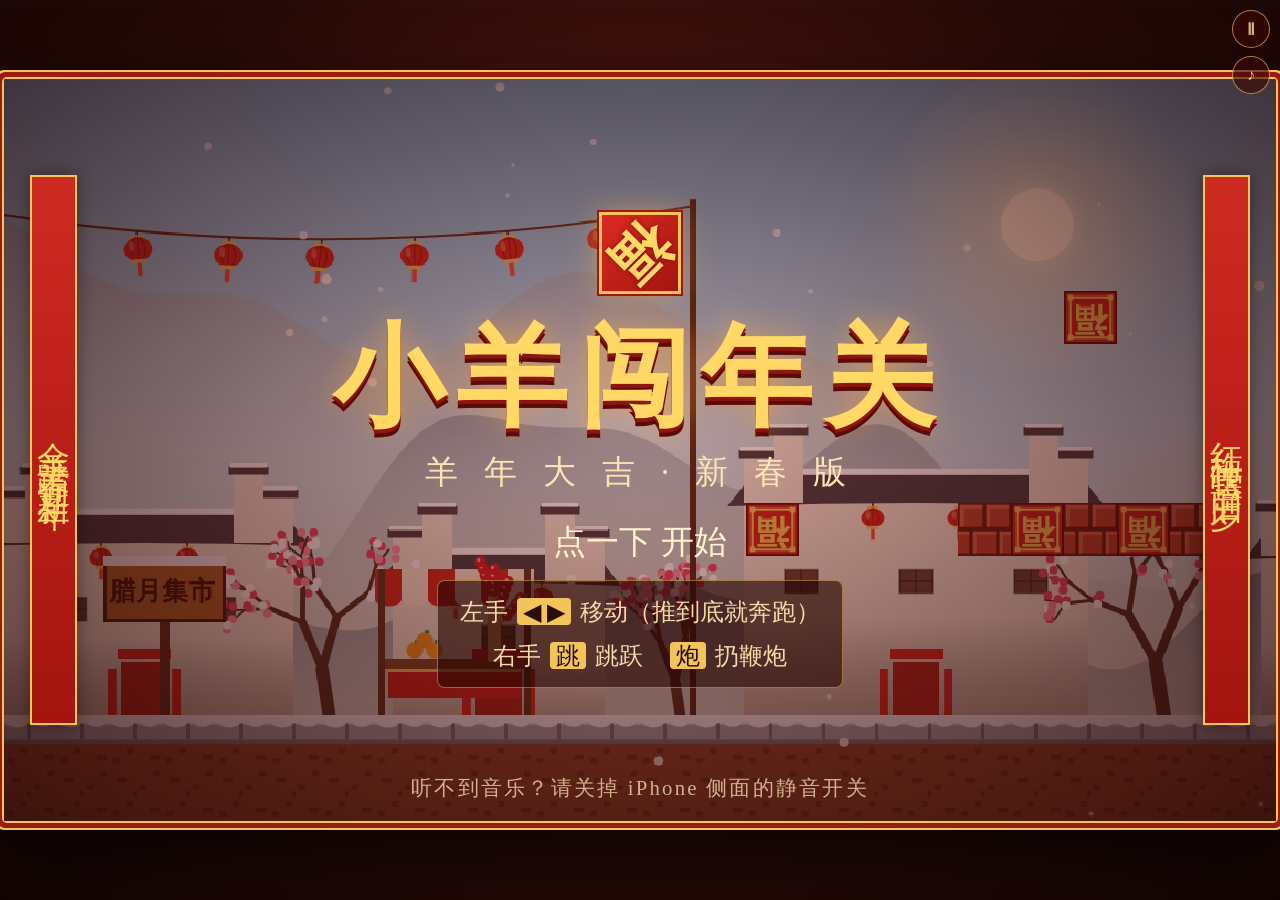
==== xiaoyang/index.html @ cfd6b2c3 "游戏合集首页、小羊闯年关、Issue 模板 - index.html：游戏合集首页（每个游戏一张卡片：封面、简介、操作、开始玩、反馈） - xiaoyang/：小羊闯年关（原 Claude 网页，单文" ====
<!doctype html><html><head><meta charset=utf8><meta name=viewport content="width=device-width,initial-scale=1,viewport-fit=cover"><style>:root{color-scheme:light;box-sizing:border-box;padding-top:env(safe-area-inset-top,0px);padding-bottom:env(safe-area-inset-bottom,0px)}html{scroll-padding-top:env(safe-area-inset-top,0px)}body{margin:0;padding:0;font:14px -apple-system,BlinkMacSystemFont,sans-serif;background:#faf9f5;color:#141413}img{max-width:100%}[hidden]:not([hidden=until-found i]){display:none!important}</style></head><body>
<title>小羊闯年关</title>
<style>:root{color-scheme:dark}

:root{--red:#b3201c;--gold:#f3c45a;--paper:#fbf1dc;--u:6px}
*{box-sizing:border-box}
html,body{margin:0;height:100%;overflow:hidden}
body{display:flex;align-items:center;justify-content:center;background:#1a0705 radial-gradient(ellipse at 50% 35%,#5a1712 0%,#260a07 55%,#120403 100%);font-family:"KaiTi","STKaiti","Kaiti SC","KaiTi_GB2312","楷体","BiauKai","AR PL UKai CN","Noto Serif CJK SC","Songti SC",serif;color:var(--paper);user-select:none;-webkit-user-select:none}
#wrap{position:relative;border-radius:3px;box-shadow:0 0 0 2px #f3c45a,0 0 0 7px #9b1b15,0 0 0 9px #f3c45a,0 24px 80px rgba(0,0,0,.7)}
#c{display:block;width:100%;height:100%;image-rendering:pixelated;border-radius:2px}
.ov{position:absolute;inset:0;display:flex;flex-direction:column;align-items:center;justify-content:center;text-align:center;gap:calc(var(--u)*2)}
.hide{display:none!important}
#title{background:radial-gradient(ellipse at 50% 45%,rgba(150,20,15,.30),rgba(40,4,3,.78));cursor:pointer}
.fu{width:calc(var(--u)*11);height:calc(var(--u)*11);background:linear-gradient(135deg,#dc2a22,#a3150f);border:calc(var(--u)*.5) solid var(--gold);outline:calc(var(--u)*.3) solid #a3150f;display:flex;align-items:center;justify-content:center;box-shadow:0 0 calc(var(--u)*4) rgba(255,190,80,.45);margin-bottom:calc(var(--u)*1.5);animation:sway 3.2s ease-in-out infinite}
.fu b{transform:rotate(135deg);font-size:calc(var(--u)*7.6);color:#ffd866;font-weight:900;line-height:1;text-shadow:0 0 calc(var(--u)*.6) #7a0e0a}
@keyframes sway{0%,100%{transform:rotate(41deg)}50%{transform:rotate(49deg)}}
h1{margin:0;font-size:calc(var(--u)*15);letter-spacing:calc(var(--u)*1.6);color:#ffd866;font-weight:900;line-height:1.05;text-shadow:0 calc(var(--u)*.5) 0 #8e140f,0 calc(var(--u)*1.1) 0 #5a0a07,0 0 calc(var(--u)*4) rgba(255,170,60,.6)}
.sub{font-size:calc(var(--u)*4.4);letter-spacing:calc(var(--u)*1.2);color:#fbe3b5}
.blink{font-size:calc(var(--u)*4.4);color:#fff3cf;animation:bl 1.2s steps(2) infinite;margin-top:calc(var(--u)*1.5)}
@keyframes bl{50%{opacity:.25}}
.keys{font-size:calc(var(--u)*3.1);color:#f6d9a8;background:rgba(40,5,3,.6);border:1px solid rgba(243,196,90,.5);padding:calc(var(--u)*1.2) calc(var(--u)*3);border-radius:calc(var(--u)*1);line-height:1.8}
.keys kbd{font-family:inherit;color:#2a0d08;background:#f3c45a;border-radius:calc(var(--u)*.5);padding:0 calc(var(--u)*.8);margin:0 calc(var(--u)*.4)}
.foot{position:absolute;bottom:calc(var(--u)*2.6);font-size:calc(var(--u)*2.8);color:rgba(251,227,181,.75);letter-spacing:calc(var(--u)*.3)}
.cl{position:absolute;top:13%;bottom:13%;width:calc(var(--u)*6.4);display:flex;align-items:center;justify-content:center;background:linear-gradient(#cf2a21,#a3150f);border:calc(var(--u)*.35) solid var(--gold);writing-mode:vertical-rl;font-size:calc(var(--u)*4.4);color:#ffd866;letter-spacing:calc(var(--u)*1.3);box-shadow:0 0 calc(var(--u)*2) rgba(0,0,0,.4)}
#card{background:#120403}
#card .lv{font-size:calc(var(--u)*5);color:#f3c45a;letter-spacing:calc(var(--u)*1.5)}
#card .nm{font-size:calc(var(--u)*11);color:#fff1d0;letter-spacing:calc(var(--u)*2);text-shadow:0 0 calc(var(--u)*3) rgba(255,120,60,.5)}
#card .lf{font-size:calc(var(--u)*4.2);color:#fbe3b5}
#card .tip{font-size:calc(var(--u)*3.2);color:rgba(251,227,181,.7);margin-top:calc(var(--u)*3)}
#msg{background:rgba(20,4,3,.5)}
#msg .big{font-size:calc(var(--u)*11);color:#ffd866;font-weight:900;text-shadow:0 calc(var(--u)*.6) 0 #8e140f,0 0 calc(var(--u)*4) rgba(255,150,60,.5)}
#msg .small{font-size:calc(var(--u)*4.2);color:#fbe3b5;line-height:1.7;white-space:pre-line}
</style>


<div id="wrap">
<canvas id="c"></canvas>
<div id="title" class="ov">
 <div class="cl" style="right:calc(var(--u)*3.5)">红梅映雪辞旧岁</div>
 <div class="cl" style="left:calc(var(--u)*3.5)">金羊踏春迎新年</div>
 <div class="fu"><b>福</b></div>
 <h1>小羊闯年关</h1>
 <div class="sub">羊 年 大 吉 · 新 春 版</div>
 <div class="blink">按 回车 或 点击 开始</div>
 <div class="keys"><kbd>← →</kbd>移动　<kbd>空格</kbd>跳跃　<kbd>Shift</kbd>或<kbd>J</kbd>奔跑 / 扔鞭炮<br><kbd>P</kbd>暂停　<kbd>M</kbd>静音　也支持手柄</div>
 <div class="foot">吃饺子长大 · 拿鞭炮驱年兽 · 顶倒福砖，福到了</div>
</div>
<div id="card" class="ov hide"><canvas id="cardGoat" width="16" height="16" style="width:calc(var(--u)*9);height:calc(var(--u)*9);image-rendering:pixelated"></canvas><div class="lv" id="cardLv">第一关</div><div class="nm" id="cardNm">腊月集市</div><div class="lf" id="cardLf"></div><div class="tip" id="cardTip"></div></div>
<div id="msg" class="ov hide"><div class="big" id="msgBig"></div><div class="small" id="msgSmall"></div></div>
</div>
<script>
'use strict';
// ===== 基础：画布、输入、工具 =====
const W=384,H=224,TS=16,ROWS=14,R=3;
const FONT='"KaiTi","STKaiti","Kaiti SC","KaiTi_GB2312","楷体","BiauKai","AR PL UKai CN","Noto Serif CJK SC","Source Han Serif SC","Songti SC","SimSun",serif';
const $=id=>document.getElementById(id);
const cv=$('c'),ctx=cv.getContext('2d'),wrap=$('wrap');
cv.width=W*R;cv.height=H*R;
function resize(){let s=Math.min((innerWidth-30)/W,(innerHeight-30)/H);if(s>=2)s=Math.floor(s*4)/4;s=Math.max(.5,s);
 wrap.style.width=Math.round(W*s)+'px';wrap.style.height=Math.round(H*s)+'px';wrap.style.setProperty('--u',(H*s/100).toFixed(2)+'px')}
addEventListener('resize',resize);resize();

const KEYMAP={ArrowLeft:'L',KeyA:'L',ArrowRight:'R',KeyD:'R',ArrowUp:'J',KeyW:'J',Space:'J',KeyK:'J',KeyZ:'J',ArrowDown:'D',KeyS:'D',
 ShiftLeft:'F',ShiftRight:'F',KeyJ:'F',KeyX:'F',Enter:'S',NumpadEnter:'S',KeyP:'P',Escape:'P',KeyM:'M'};
const keys={},hits={};
addEventListener('keydown',e=>{const k=KEYMAP[e.code];if(!k)return;e.preventDefault();if(!keys[k])hits[k]=true;keys[k]=true;SND.unlock()});
addEventListener('keyup',e=>{const k=KEYMAP[e.code];if(k){keys[k]=false;e.preventDefault()}});
addEventListener('blur',()=>{for(const k in keys)keys[k]=false});
const hit=k=>{if(hits[k]){hits[k]=false;return true}return false};
const clearHits=()=>{for(const k in hits)hits[k]=false};
let padPrev={};
function pollPad(){const gp=navigator.getGamepads?navigator.getGamepads()[0]:null;if(!gp)return;const b=i=>!!(gp.buttons[i]&&gp.buttons[i].pressed);
 const st={L:gp.axes[0]<-.4||b(14),R:gp.axes[0]>.4||b(15),J:b(0),F:b(2)||b(1),S:b(9),P:b(8)};
 for(const k in st){if(st[k]&&!padPrev[k])hits[k]=true;if(st[k]!==!!padPrev[k])keys[k]=st[k]}padPrev=st}

const clamp=(v,a,b)=>v<a?a:v>b?b:v,rnd=(a,b)=>a+Math.random()*(b-a),irnd=(a,b)=>Math.floor(rnd(a,b+1)),pick=a=>a[Math.floor(Math.random()*a.length)];
function srand(s){return()=>(s=(s*16807)%2147483647)/2147483647}
function mk(w,h){const c=document.createElement('canvas');c.width=w;c.height=h;const g=c.getContext('2d');g.imageSmoothingEnabled=false;return[c,g]}
function mkHi(w,h){const[c,g]=mk(Math.ceil(w*R),Math.ceil(h*R));g.imageSmoothingEnabled=true;g.scale(R,R);c.lw=w;c.lh=h;return[c,g]}
function sprite(rows,pal){const h=rows.length,w=Math.max(...rows.map(r=>r.length));const[c,g]=mk(w,h);
 rows.forEach((r,y)=>{for(let x=0;x<r.length;x++){const col=pal[r[x]];if(col){g.fillStyle=col;g.fillRect(x,y,1,1)}}});return c}
const flipC=new WeakMap();
function flip(c){let f=flipC.get(c);if(!f){const[d,g]=mk(c.width,c.height);g.translate(c.width,0);g.scale(-1,1);g.drawImage(c,0,0);d.lw=c.lw;d.lh=c.lh;f=d;flipC.set(c,f)}return f}
function blit(img,x,y,fx,w,h){ctx.drawImage(fx?flip(img):img,x,y,w||img.lw||img.width,h||img.lh||img.height)}
function ell(g,x,y,rx,ry,col){g.fillStyle=col;g.beginPath();g.ellipse(x,y,rx,ry,0,0,Math.PI*2);g.fill()}
function rect(g,col,x,y,w,h){g.fillStyle=col;g.fillRect(x,y,w,h)}
function txt(s,x,y,size,col,align,stroke){ctx.font=`900 ${size}px ${FONT}`;ctx.textAlign=align||'left';ctx.textBaseline='middle';
 if(stroke!==null){ctx.lineWidth=size*.3;ctx.strokeStyle=stroke||'#3a0806';ctx.lineJoin='round';ctx.strokeText(s,x,y)}ctx.fillStyle=col;ctx.fillText(s,x,y)}
// ===== 像素角色：小羊阿咩、年兽一族、道具 =====
const GP={k:'#2b1a17',w:'#fbf7ef',g:'#d6c8b6',h:'#d9a35f',H:'#8c5a2b',e:'#1b1210',p:'#f29b97',r:'#d6281f',R:'#8e1712',y:'#f6c94c',b:'#4a3530'};
const GPF=Object.assign({},GP,{r:'#f2b630',R:'#b46f12',y:'#d6281f'});
const GOAT_HEAD=[
"................",
"....kk.kk.kk....",
"...kwwkwwkwwkk..",
"..kwwwgwwwwwwk..",
".khhkwwwwwwwwwk.",
"khHhhkwwwwwewwk.",
"khkHhkwwwwwewwkk",
"kHhhkgwwwwwwwppk",
".kkkkgwwwwwwwwk.",
"....kggwwwwwkgk."];
const GOAT_BODY=[
"...krrryyrrrkgk.",
"..krrrryyrrrrk..",
"..kwrrryyrrrwk..",
"...kkRRRRRRkk..."];
const GOAT_LEGS={stand:["....kbbk.kbbk...","....kkkk.kkkk..."],walk1:["...kbbk...kbbk..","...kkkk...kkkk.."],
 walk2:[".....kbbkbbk....",".....kkkkkkk...."],jump:["..kbbk....kbbk..","..kkk......kkk.."]};
function goatSet(pal){const o={s:{},b:{}};for(const f in GOAT_LEGS){const L=GOAT_LEGS[f];
 o.s[f]=sprite([...GOAT_HEAD,...GOAT_BODY,...L],pal);
 o.b[f]=sprite([...GOAT_HEAD,...[0,1,1,1,1,1,1,2,3].map(i=>GOAT_BODY[i]),L[0],L[0],L[0],L[0],L[1]],pal)}return o}

const sym=rows=>rows.map(r=>r+[...r].reverse().join(''));
const NIAN=[
".......y",
"......yY",
"...kkkkk",
"..kmmooo",
".kmooooo",
"kmoWWWoo",
"kmoWeWoo",
"kmoWWWoo",
"kmoooooo",
"kmookkkk",
"kmokwkRR",
"kmookkkk",
".kmooooo",
".kmmmmmm"];
const NFEET=[["..kbbk..","..kkkk.."],["...kbbk.","...kkkk."]];
const SPIKE=["...y..y.","..yY.yY.","..kkkkkk"];
const NP={k:'#2a1512',o:'#e4572e',O:'#b8361d',m:'#f7a83a',y:'#ffe27a',Y:'#e0a530',W:'#ffffff',e:'#1a0f0f',w:'#fffaf0',R:'#7a1010',b:'#3d2420'};
const HP=Object.assign({},NP,{o:'#3f8fd0',m:'#a6dcf7',O:'#255c8f'});
const KP=Object.assign({},NP,{o:'#6a3d9e',m:'#b48be0',O:'#432268',y:'#f4f4ff',Y:'#b9b9d9'});
const BP=Object.assign({},NP,{o:'#a51d18',m:'#f3c45a',O:'#6b0f0c',W:'#ffe680',e:'#c00000',y:'#fff1b0',b:'#2a0f0a'});
function beast(pal,top){const body=top?[...top,...NIAN.slice(3)]:NIAN;return NFEET.map(f=>sprite(sym([...body,...f]),pal))}

const DUMP=[
"......kkkk......",
"....kkwwwwkk....",
"...kwgwgwgwgk...",
"..kwwwwwwwwwwk..",
".kwwwwwwwwwwwwk.",
".kwwwwewwwewwwk.",
".kwwwpwwwwwpwwk.",
".kgwwwwwwwwwwgk.",
"..kggwwwwwwggk..",
"...kkkkkkkkkk..."];
const YB=[
"......kkkk......",
".....kyyyyk.....",
".kk.kyYyyyyk.kk.",
"kyyk.kyyyyk.kyyk",
"kyyykkkkkkkkyyyk",
".kyyyyyyyyyyyyk.",
"..kYyyyyyyyyyYk.",
"...kYYYYYYYYk...",
"....kkkkkkkk...."];

const SPR={};
function buildSprites(){
 SPR.goat={n:goatSet(GP),f:goatSet(GPF)};
 SPR.nian=beast(NP);SPR.hop=beast(HP);SPR.spiky=beast(KP,SPIKE);SPR.boss=beast(BP);
 SPR.dump=sprite(DUMP,{k:'#3a2a20',w:'#fffaf0',g:'#e6dccb',e:'#2a1a17',p:'#f5a0a0'});
 SPR.yb=sprite(YB,{k:'#6b3d0a',y:'#ffd54a',Y:'#d79a1e'});
 // 铜钱
 let[c,g]=mkHi(10,10);ell(g,5,5,5,5,'#7a4c0e');ell(g,5,5,4.3,4.3,'#f1c04a');ell(g,4.3,4.3,2.6,2.6,'#ffe38c');
 g.strokeStyle='#b8862a';g.lineWidth=.5;g.beginPath();g.arc(5,5,3.4,0,7);g.stroke();rect(g,'#7a4c0e',3.5,3.5,3,3);SPR.coin=c;
 // 红包
 [c,g]=mkHi(10,13);rect(g,'#7a0d0a',0,0,10,13);rect(g,'#d6281f',.5,.5,9,12);g.fillStyle='#b31a14';g.beginPath();g.moveTo(.5,.5);g.lineTo(5,5);g.lineTo(9.5,.5);g.fill();
 ell(g,5,5.2,1.8,1.8,'#f6c94c');rect(g,'#f6c94c',2,10,6,.6);SPR.hb=c;
 // 鞭炮道具
 [c,g]=mkHi(16,16);const tube=(x,y,h)=>{rect(g,'#6b0a08',x-.5,y,5,h);rect(g,'#d8261f',x,y,4,h);rect(g,'#ff7a5a',x+.7,y+.5,1,h-1);rect(g,'#f6c94c',x,y+2,4,1);rect(g,'#f6c94c',x,y+h-3,4,1);
  rect(g,'#3a2a20',x+1.6,y-1.4,.8,1.4)};tube(1.5,6,9);tube(10.5,6,9);tube(6,3.5,11.5);
 g.strokeStyle='#3a2a20';g.lineWidth=.7;g.beginPath();g.moveTo(8,2.2);g.quadraticCurveTo(9.5,0,12,1);g.stroke();SPR.crk=c;
 // 福字小旗
 [c,g]=mkHi(18,13);g.fillStyle='#f3c45a';g.beginPath();g.moveTo(18,0);g.lineTo(0,6.5);g.lineTo(18,13);g.fill();
 g.fillStyle='#cf231c';g.beginPath();g.moveTo(17.2,1.2);g.lineTo(2.4,6.5);g.lineTo(17.2,11.8);g.fill();
 g.fillStyle='#ffd866';g.font='900 6.5px '+FONT;g.textAlign='center';g.textBaseline='middle';g.fillText('福',12.4,6.9);SPR.flag=c;
}
// ===== 场景：主题、砖块、远景 =====
const THEMES={
 day:{sky:['#74b9de','#c2e2ef','#fbe7c6'],stone:'#a3acb2',stoneL:'#cfd6da',stoneD:'#6e787f',earth:'#8b4a2c',earth2:'#6a3520',brick:'#b8432e',brickL:'#d8664c',mortar:'#5e1d12',
  wall:'#b02a20',roof:'#e0a72e',roofD:'#9c6a14',snow:'#f7f9fc',wood:'#9b5a2e',cloud:'#fff7e6',cloudD:'#e7c46f',music:'market',snowN:28,
  house:{wall:'#efe8da',wallD:'rgba(120,100,80,.45)',roof:'#3b3f47',win:'#5a463a',snow:'#ffffff',door:'#a8261d',trunk:'#4a3226'}},
 night:{sky:['#060922','#1b1440','#4d1f45'],stone:'#5d6378',stoneL:'#8e96ad',stoneD:'#363a4c',earth:'#3a2632',earth2:'#2a1a24',brick:'#8e2f2a',brickL:'#b54a3e',mortar:'#3e1210',
  wall:'#7e1f1a',roof:'#2f6b8a',roofD:'#1b3f52',snow:'#dfe7f7',wood:'#6e4026',cloud:'#e9e3ff',cloudD:'#a99ad8',music:'night',snowN:18,
  house:{wall:'#2c2446',wallD:'rgba(8,5,20,.7)',roof:'#151026',win:'#ffc35a',snow:'#c9d2ec',door:'#6e1712',trunk:'#1c1424'}},
 boss:{sky:['#170612','#5a1a2a','#c8603c'],stone:'#7a6a6a',stoneL:'#aa9898',stoneD:'#4a3c3c',earth:'#4b2a22',earth2:'#341a14',brick:'#7e2a22',brickL:'#a2463a',mortar:'#3a0f0a',
  wall:'#6e1a14',roof:'#3a3a44',roofD:'#22222a',snow:'#f2f0f4',wood:'#5e3a26',cloud:'#f3e6e6',cloudD:'#c79a9a',music:'night',snowN:110,
  house:{wall:'#3a2230',wallD:'rgba(10,0,5,.6)',roof:'#1a0d14',win:'#ff8a4a',snow:'#e8e0e6',door:'#4a0d0a',trunk:'#1a0a0e'}}};

function makeTiles(th){
 const T={},tile=fn=>{const[c,g]=mkHi(16,16);fn(g);return c};
 T.D=tile(g=>{rect(g,th.earth,0,0,16,16);[[2,3,3],[9,5,2],[5,10,2],[12,12,3],[13,1,2],[1,13,2],[7,7,1]].forEach(([x,y,w])=>rect(g,th.earth2,x,y,w,1.5))});
 T.G=tile(g=>{g.drawImage(T.D,0,0,16,16);rect(g,th.stone,0,1,16,7);rect(g,th.stoneL,0,2,16,1);rect(g,th.stoneD,0,7.5,16,1.2);rect(g,th.stoneD,7,2.5,1,5);
  rect(g,th.snow,0,0,16,2.4);ell(g,4,2.3,3.2,1.5,th.snow);ell(g,12,2.4,2.5,1.2,th.snow)});
 T.B=tile(g=>{rect(g,th.mortar,0,0,16,16);const br=(x,y,w)=>{rect(g,th.brick,x,y,w,6.6);rect(g,th.brickL,x,y,w,1);rect(g,th.brickL,x,y,1,6.6)};
  br(.6,.6,6.8);br(8.6,.6,6.8);br(-4,8.6,7.4);br(4.6,8.6,6.8);br(12.6,8.6,3.4)});
 T.Q=[0,1,2].map(f=>tile(g=>{rect(g,'#5a0a07',0,0,16,16);rect(g,'#c8231e',.6,.6,14.8,14.8);const gold=['#f3c45a','#ffe28a','#e0a83c'][f];
  g.strokeStyle=gold;g.lineWidth=.7;g.strokeRect(1.9,1.9,12.2,12.2);[[1.2,1.2],[13.2,1.2],[1.2,13.2],[13.2,13.2]].forEach(([x,y])=>rect(g,gold,x,y,1.6,1.6));
  g.save();g.translate(8,8.3);g.rotate(Math.PI);g.fillStyle=gold;g.font='900 10px '+FONT;g.textAlign='center';g.textBaseline='middle';g.fillText('福',0,0);g.restore();
  if(f===1){g.fillStyle='rgba(255,255,255,.25)';g.beginPath();g.moveTo(2,10);g.lineTo(10,2);g.lineTo(12,2);g.lineTo(4,10);g.fill()}}));
 T.U=tile(g=>{rect(g,'#3a2210',0,0,16,16);rect(g,'#7a4a2a',.6,.6,14.8,14.8);rect(g,'#93603a',.6,.6,14.8,1);[[2.5,2.5],[12.5,2.5],[2.5,12.5],[12.5,12.5]].forEach(([x,y])=>ell(g,x,y,.9,.9,'#3a2210'))});
 T.S=tile(g=>{rect(g,th.stoneD,0,0,16,16);rect(g,th.stone,.6,.6,14.8,14.8);rect(g,th.stoneL,.6,.6,14.8,1.2);rect(g,th.stoneL,.6,.6,1.2,14.8);
  g.strokeStyle=th.stoneD;g.lineWidth=.8;g.strokeRect(4.5,4.5,7,7);g.strokeRect(6.5,6.5,3,3)});
 T.W=tile(g=>{rect(g,th.wall,0,0,16,16);rect(g,'rgba(255,255,255,.13)',1,0,2,16);rect(g,'rgba(0,0,0,.2)',13,0,3,16);rect(g,'rgba(255,210,120,.35)',0,7,16,.6)});
 T.T=tile(g=>{rect(g,th.wall,0,9,16,7);rect(g,'rgba(0,0,0,.25)',0,9,16,1.5);rect(g,th.roofD,0,3,16,7);for(let i=0;i<4;i++)rect(g,th.roof,i*4+.6,3,2.6,6);
  for(let i=0;i<4;i++){ell(g,i*4+2,10,1.9,1.6,th.roofD);ell(g,i*4+2,9.9,1.1,1,th.roof)}rect(g,th.roofD,0,1.8,16,1.6);rect(g,th.snow,0,.4,16,1.8);ell(g,5,1.5,3,1.3,th.snow)});
 T.L=tile(g=>{rect(g,'#3a2010',0,0,16,8);rect(g,th.wood,0,.6,16,6.6);rect(g,'rgba(255,255,255,.22)',0,.6,16,1);rect(g,'#3a2010',7.6,.6,.8,6.6);ell(g,3,4,.7,.7,'#e0b060');ell(g,12,4,.7,.7,'#e0b060');
  rect(g,th.snow,0,0,16,1)});
 T.C=tile(g=>{ell(g,4,6,5,3.4,th.cloudD);ell(g,12,6,5,3.4,th.cloudD);ell(g,8,4.6,5.6,3.6,th.cloudD);ell(g,4,5,4.3,2.7,th.cloud);ell(g,12,5,4.3,2.7,th.cloud);ell(g,8,3.9,4.9,2.9,th.cloud);
  g.strokeStyle=th.cloudD;g.lineWidth=.7;g.beginPath();g.arc(8,4.6,1.7,Math.PI*.2,Math.PI*1.7);g.stroke()});
 return T}

// ---- 远景绘制 ----
function ridgePath(g,w,base,amp,s,fr){g.beginPath();g.moveTo(0,H);for(let x=0;x<=w;x+=2){const k=Math.PI*2*x/w;
 g.lineTo(x,base-amp*(.55+.45*Math.sin(k*fr[0]+s))-amp*.3*Math.sin(k*fr[1]+s*1.7)-amp*.13*Math.sin(k*fr[2]+s*2.3))}g.lineTo(w,H);g.closePath()}
function mountain(g,w,base,amp,s,fr,c1,c2){ridgePath(g,w,base,amp,s,fr);const gr=g.createLinearGradient(0,base-amp*1.3,0,base+36);gr.addColorStop(0,c1);gr.addColorStop(1,c2);g.fillStyle=gr;g.fill()}
function pagoda(g,x,y,col,s){g.fillStyle=col;let w=22*s,yy=y;for(let i=0;i<6;i++){const bw=w*.6,bh=6*s;g.fillRect(x-bw/2,yy-bh,bw,bh);yy-=bh;
 g.beginPath();g.moveTo(x-w/2-2*s,yy+1.2*s);g.quadraticCurveTo(x-w/2,yy-.8*s,x-w/2+3*s,yy-2*s);g.lineTo(x+w/2-3*s,yy-2*s);g.quadraticCurveTo(x+w/2,yy-.8*s,x+w/2+2*s,yy+1.2*s);g.closePath();g.fill();
 yy-=2*s;w*=.84}g.fillRect(x-.6*s,yy-8*s,1.2*s,8*s)}
function house(g,x,gy,w,h,P,rand){
 rect(g,P.wall,x,gy-h,w,h);const gr=g.createLinearGradient(0,gy-h*.5,0,gy);gr.addColorStop(0,'rgba(0,0,0,0)');gr.addColorStop(1,P.wallD);g.fillStyle=gr;g.fillRect(x,gy-h,w,h);
 g.fillStyle=P.roof;g.beginPath();g.moveTo(x-5,gy-h+3);g.quadraticCurveTo(x+w/2,gy-h+1,x+w+5,gy-h+3);g.lineTo(x+w-3,gy-h-7);g.lineTo(x+3,gy-h-7);g.closePath();g.fill();
 rect(g,P.snow,x+3,gy-h-8.4,w-6,2);
 for(const sd of[0,1])for(let i=0;i<2;i++){const bw=9,bx=sd?x+w-bw*(i+1):x+bw*i,top=gy-h-12-i*7;rect(g,P.wall,bx,top,bw,gy-h-top+2);
  rect(g,P.roof,bx-1.5,top-2,bw+3,2.5);rect(g,P.snow,bx-1,top-3,bw+2,1.2)}
 const nw=Math.max(1,Math.floor(w/34));for(let i=0;i<nw;i++){const wx=x+(i+.5)*w/nw-5,wy=gy-h*.7;rect(g,P.win,wx,wy,10,7);
  g.strokeStyle='rgba(0,0,0,.35)';g.lineWidth=.6;g.strokeRect(wx,wy,10,7);g.beginPath();g.moveTo(wx+5,wy);g.lineTo(wx+5,wy+7);g.moveTo(wx,wy+3.5);g.lineTo(wx+10,wy+3.5);g.stroke()}
 if(w>60){const dx=x+w/2-7;rect(g,P.door,dx,gy-24,14,24);rect(g,'#d6281f',dx-4,gy-22,2.6,18);rect(g,'#d6281f',dx+15.4,gy-22,2.6,18);rect(g,'#d6281f',dx-1,gy-28,16,3);
  drawLantern(g,dx-6,gy-h+2,4.5,0,P.win==='#ffc35a');drawLantern(g,dx+20,gy-h+2,4.5,0,P.win==='#ffc35a')}}
function plum(g,x,gy,s,rand,trunk,cols){g.strokeStyle=trunk;g.lineCap='round';
 const br=(x,y,a,len,w,d)=>{const x2=x+Math.cos(a)*len,y2=y+Math.sin(a)*len;g.lineWidth=w;g.beginPath();g.moveTo(x,y);g.lineTo(x2,y2);g.stroke();
  if(d>0){br(x2,y2,a+rand()*.8-.1,len*.74,w*.66,d-1);br(x2,y2,a-rand()*.8-.1,len*.7,w*.62,d-1)}
  if(d<3&&cols)for(let k=0;k<3;k++)ell(g,x2+rand()*5-2.5,y2+rand()*5-2.5,1.3,1.3,cols[Math.floor(rand()*cols.length)]);g.strokeStyle=trunk};
 br(x,gy,-Math.PI/2+rand()*.3-.15,20*s,3.6*s,4)}

function makeBG(name){const th=THEMES[name],P=th.house,BW=640,rand=srand(name.length*977+13);
 const[far,f]=mkHi(BW,H),[mid,m]=mkHi(BW,H);const both=(fn,x)=>{fn(x);fn(x-BW);fn(x+BW)};
 if(name==='day'){
  mountain(f,BW,120,60,1,[1,3,7],'rgba(150,175,190,.75)','rgba(253,240,213,0)');both(x=>pagoda(f,x,96,'rgba(110,130,145,.8)',1),470);
  mountain(f,BW,150,45,4,[2,5,9],'rgba(120,150,165,.85)','rgba(240,235,220,.2)');mountain(f,BW,178,30,2.2,[3,4,11],'rgba(95,125,140,.9)','rgba(230,230,220,.6)');
  [[10,90,62],[130,64,50],[236,104,74],[392,78,58],[512,96,66]].forEach(([x,w,h])=>both(xx=>house(m,xx,200,w,h,P,rand),x));
  [[112,1.1],[218,.9],[364,1.2],[488,.95],[620,1]].forEach(([x,s])=>both(xx=>plum(m,xx,200,s,srand(x+7),P.trunk,['#e8476a','#ff8fa8','#ffffff']),x));
 }else if(name==='night'){
  for(let i=0;i<26;i++){const x=i*BW/26+rand()*8,w=18+rand()*22,h=30+rand()*60,c=`rgb(${24+rand()*8|0},${18+rand()*6|0},${52+rand()*10|0})`;
   both(xx=>{rect(f,c,xx,190-h,w,h+40);f.fillStyle=c;f.beginPath();f.moveTo(xx-4,190-h);f.quadraticCurveTo(xx+w/2,190-h-9,xx+w+4,190-h);f.fill();
    for(let k=0;k<6;k++)if(rand()<.5)rect(f,'rgba(255,200,110,.75)',xx+3+rand()*(w-6),194-h+rand()*h*.8,1.6,2)},x)}
  both(x=>pagoda(f,x,150,'#140f2c',1.3),300);
  [[0,96,64],[120,70,52],[220,110,78],[372,80,58],[488,100,70],[600,30,40]].forEach(([x,w,h])=>both(xx=>house(m,xx,200,w,h,P,rand),x));
  [[106,1],[350,1.1],[466,.9]].forEach(([x,s])=>both(xx=>plum(m,xx,200,s,srand(x+3),P.trunk,['#c23a5a','#e87a9a']),x));
 }else{
  mountain(f,BW,110,70,2,[2,5,11],'#4a1a2c','rgba(200,96,60,.2)');mountain(f,BW,150,55,5,[3,7,13],'#2e0f1c','#3a1420');
  mountain(m,BW,200,26,1,[4,9,15],'#1e0a12','#12050a');
  [[40,1.3],[170,1],[300,1.4],[430,1.1],[560,1.2]].forEach(([x,s])=>both(xx=>plum(m,xx,196,s,srand(x+11),'#12060a',null),x));
  [[90],[250],[380],[520]].forEach(([x])=>both(xx=>{rect(m,'#2a1018',xx,140,2,60);m.fillStyle='#8e1712';m.beginPath();m.moveTo(xx+2,142);m.lineTo(xx+16,146);m.lineTo(xx+2,152);m.fill()},x));
 }
 rect(m,'rgba(0,0,0,0)',0,0,1,1);const gr=m.createLinearGradient(0,196,0,H);gr.addColorStop(0,'rgba(20,6,6,0)');gr.addColorStop(.3,'rgba(20,6,6,.95)');gr.addColorStop(1,'#0c0303');m.fillStyle=gr;m.fillRect(0,196,BW,H-196);
 const sky=ctx.createLinearGradient(0,0,0,H);th.sky.forEach((c,i)=>sky.addColorStop(i/(th.sky.length-1),c));
 return{far,mid,sky,stars:Array.from({length:70},()=>({x:rand()*W,y:rand()*130,p:rand()*6,s:rand()<.15?1.4:.8}))}}
// ===== 装饰：灯笼、门楼、集市摊、烟花、雪 =====
function drawLantern(g,x,y,s,a,glow){g.save();g.translate(x,y);g.rotate(a||0);
 if(glow){const gr=g.createRadialGradient(0,s,0,0,s,s*2.8);gr.addColorStop(0,'rgba(255,120,60,.5)');gr.addColorStop(1,'rgba(255,80,40,0)');g.fillStyle=gr;g.fillRect(-s*3,-s*2,s*6,s*6)}
 rect(g,'#3a1a10',-.25,0,.5,s*.28);rect(g,'#f3c45a',-s*.38,s*.22,s*.76,s*.24);
 ell(g,0,s,s*.78,s*.64,'#d6281f');g.strokeStyle='rgba(110,8,6,.55)';g.lineWidth=Math.max(.3,s*.07);
 g.beginPath();g.ellipse(0,s,s*.38,s*.64,0,0,Math.PI*2);g.moveTo(0,s*.36);g.lineTo(0,s*1.64);g.stroke();
 ell(g,-s*.34,s*.82,s*.14,s*.28,'rgba(255,190,150,.4)');rect(g,'#f3c45a',-s*.38,s*1.54,s*.76,s*.22);rect(g,'#ff4a36',-s*.13,s*1.76,s*.26,s*.7);
 g.restore()}

function drawDecor(d,t,th,night){const gy=192,x=d.x*TS;
 if(d.k==='lan'){const x1=d.x1*TS,y=d.y*TS,sag=10;rect(ctx,'#4a2a1a',x-1,y-2,2,gy-y+2);rect(ctx,'#4a2a1a',x1-1,y-2,2,gy-y+2);
  ctx.strokeStyle='#5a3020';ctx.lineWidth=.7;ctx.beginPath();ctx.moveTo(x,y);ctx.quadraticCurveTo((x+x1)/2,y+sag*2,x1,y);ctx.stroke();
  const n=Math.max(1,Math.floor((x1-x)/26));for(let i=1;i<n;i++){const u=i/n,px=x+(x1-x)*u,py=y+sag*2*2*u*(1-u);drawLantern(ctx,px,py,5.5,Math.sin(t*.04+i*1.3)*.12,night)}}
 else if(d.k==='sign'){rect(ctx,'#5a3420',x+15,gy-30,3,30);rect(ctx,'#3a2010',x-2,gy-46,37,18);rect(ctx,'#a8682e',x-1,gy-45,35,16);rect(ctx,'#f7f9fc',x-2,gy-48,37,3);
  txt(d.t,x+15.5,gy-36.6,8,'#3a1408','center',null)}
 else if(d.k==='stall'){for(let i=0;i<6;i++)rect(ctx,i%2?'#fbeedd':'#cf2a21',x+i*8,gy-44,8,9);for(let i=0;i<6;i++)ell(ctx,x+i*8+4,gy-35,4,2.2,i%2?'#fbeedd':'#cf2a21');
  rect(ctx,'#5a3420',x+1,gy-44,2,44);rect(ctx,'#5a3420',x+45,gy-44,2,44);rect(ctx,'#7a4a26',x+3,gy-17,42,3);rect(ctx,'#c8231e',x+4,gy-14,40,9);rect(ctx,'#f3c45a',x+4,gy-14,40,1);
  [[12,'#f39a1e'],[18,'#f6a52a'],[15,'#f39a1e']].forEach(([ox,c],i)=>{ell(ctx,x+ox,gy-19.5-(i==2?3:0),2.6,2.4,c);rect(ctx,'#3f8a3a',x+ox,gy-22.6-(i==2?3:0),1.4,1)});
  rect(ctx,'#d8b878',x+34,gy-36,4,20);for(let k=0;k<4;k++){const a=-1.9+k*.33,sx=x+36,sy=gy-34+k*3;ctx.strokeStyle='#c8a060';ctx.lineWidth=.6;ctx.beginPath();ctx.moveTo(sx,sy);
   const ex=sx+Math.cos(a)*14,ey=sy+Math.sin(a)*14;ctx.lineTo(ex,ey);ctx.stroke();for(let b=0;b<4;b++){const u=.45+b*.16;ell(ctx,sx+(ex-sx)*u,sy+(ey-sy)*u,1.7,1.7,'#d81e28');ell(ctx,sx+(ex-sx)*u-.5,sy+(ey-sy)*u-.5,.5,.5,'#ffb0a0')}}}
 else if(d.k==='gate'){const w=80;rect(ctx,'#e9e1d2',x,gy-64,w,64);rect(ctx,'rgba(80,60,40,.25)',x,gy-14,w,14);
  ctx.fillStyle='#34383f';ctx.beginPath();ctx.moveTo(x-12,gy-62);ctx.quadraticCurveTo(x-10,gy-66,x-15,gy-70);ctx.lineTo(x-2,gy-76);ctx.lineTo(x+w+2,gy-76);ctx.lineTo(x+w+15,gy-70);ctx.quadraticCurveTo(x+w+10,gy-66,x+w+12,gy-62);ctx.closePath();ctx.fill();
  rect(ctx,'#24272d',x-3,gy-80,w+6,4.5);rect(ctx,th.snow,x-3,gy-81.5,w+6,2);rect(ctx,'#f7f9fc',x-12,gy-77,w+24,1.6);
  rect(ctx,'#3a1a10',x+22,gy-46,36,46);rect(ctx,'#b3201c',x+24,gy-44,15.5,44);rect(ctx,'#b3201c',x+40.5,gy-44,15.5,44);
  for(let i=0;i<4;i++)for(let j=0;j<3;j++){ell(ctx,x+27+j*4.5,gy-38+i*7,.75,.75,'#f3c45a');ell(ctx,x+43.5+j*4.5,gy-38+i*7,.75,.75,'#f3c45a')}
  for(const fx of[x+31.7,x+48.2]){ctx.save();ctx.translate(fx,gy-12);ctx.rotate(Math.PI/4);rect(ctx,'#e8392b',-4,-4,8,8);ctx.restore();ctx.save();ctx.translate(fx,gy-11.6);ctx.rotate(Math.PI);txt('福',0,0,6.5,'#ffd866','center',null);ctx.restore()}
  rect(ctx,'#cf231c',x+9,gy-52,9,50);rect(ctx,'#cf231c',x+62,gy-52,9,50);rect(ctx,'#cf231c',x+24,gy-58,32,9);
  [...'桃符万户更新'].forEach((c,i)=>txt(c,x+13.5,gy-46+i*8,6.6,'#1a0a06','center',null));[...'爆竹一声除旧'].forEach((c,i)=>txt(c,x+66.5,gy-46+i*8,6.6,'#1a0a06','center',null));
  txt('吉星高照',x+40,gy-53.3,6.4,'#1a0a06','center',null);drawLantern(ctx,x+8,gy-62,5,Math.sin(t*.05)*.1,night);drawLantern(ctx,x+72,gy-62,5,Math.sin(t*.05+1)*.1,night)}}

// ---- 天空 & 特效 ----
const FX={fw:[],sp:[],snow:[]};
const FWC=['#ff5a4a','#ffd166','#7ae582','#6ec6ff','#ff8fd8','#ffffff','#ffb347'];
function fwLaunch(x,y,quiet){FX.fw.push({x:x??rnd(30,W-30),y:H,ty:y??rnd(26,96),vy:-rnd(3.3,4.3),c:pick(FWC),q:quiet})}
function fwUpdate(){for(const f of FX.fw){f.y+=f.vy;f.vy*=.986;if(Math.random()<.7)FX.sp.push({x:f.x+rnd(-.4,.4),y:f.y+2,vx:0,vy:.25,l:14,m:14,c:'#ffd9a0',s:.8});
  if(f.y<=f.ty||f.vy>-1){f.dead=1;fwBurst(f.x,f.y,f.c,f.q)}}FX.fw=FX.fw.filter(f=>!f.dead);
 for(const s of FX.sp){s.x+=s.vx;s.y+=s.vy;s.vy+=s.g||0;s.vx*=.984;s.vy*=.984;s.l--}FX.sp=FX.sp.filter(s=>s.l>0)}
function fwBurst(x,y,c,quiet){const n=irnd(38,58),c2=pick(FWC),sp=rnd(1.2,2.1);for(let i=0;i<n;i++){const a=i/n*Math.PI*2+rnd(0,.1),v=sp*(.55+Math.random()*.45);
 FX.sp.push({x,y,vx:Math.cos(a)*v,vy:Math.sin(a)*v,g:.026,l:irnd(46,84),m:84,c:Math.random()<.7?c:c2,s:1.3})}SND.sfx(quiet?'boomq':'boom')}
function fwDraw(){ctx.save();ctx.globalCompositeOperation='lighter';for(const s of FX.sp){ctx.globalAlpha=Math.min(1,s.l/s.m*1.7);ctx.fillStyle=s.c;ctx.fillRect(s.x-s.s/2,s.y-s.s/2,s.s,s.s)}ctx.restore()}
function snowInit(n){FX.snow=[];for(let i=0;i<n;i++)FX.snow.push({x:rnd(0,W),y:rnd(0,H),r:rnd(.5,1.6),v:rnd(.25,.75),p:rnd(0,6)})}
function snowDraw(t){ctx.fillStyle='#ffffff';for(const s of FX.snow){s.y+=s.v;s.x+=Math.sin(t*.02+s.p)*.3-.12;if(s.y>H){s.y=-2;s.x=rnd(0,W)}if(s.x<0)s.x+=W;
 ctx.globalAlpha=.45+s.r*.3;ctx.beginPath();ctx.arc(s.x,s.y,s.r,0,7);ctx.fill()}ctx.globalAlpha=1}
function drawSky(name,bg,t,camx){ctx.fillStyle=bg.sky;ctx.fillRect(0,0,W,H);
 if(name==='day'){const g=ctx.createRadialGradient(312,44,4,312,44,50);g.addColorStop(0,'rgba(255,250,225,.95)');g.addColorStop(.25,'rgba(255,236,190,.5)');g.addColorStop(1,'rgba(255,230,180,0)');
  ctx.fillStyle=g;ctx.fillRect(250,0,134,110);ell(ctx,312,44,11,11,'#fff8e2')}
 else if(name==='night'){for(const s of bg.stars){const x=((s.x-camx*.03)%W+W)%W;ctx.globalAlpha=.4+.6*Math.abs(Math.sin(t*.03+s.p));rect(ctx,'#fff',x,s.y,s.s,s.s)}ctx.globalAlpha=1}
 else{const g=ctx.createRadialGradient(250,128,6,250,128,70);g.addColorStop(0,'rgba(255,140,90,.9)');g.addColorStop(.3,'rgba(240,90,60,.35)');g.addColorStop(1,'rgba(200,60,40,0)');ctx.fillStyle=g;ctx.fillRect(170,50,160,150);ell(ctx,250,128,20,20,'#f0a070')}}
function drawLayer(img,off){const w=img.lw,x=-(((off%w)+w)%w);ctx.drawImage(img,x,0,w,H);ctx.drawImage(img,x+w,0,w,H)}
// ===== 民乐合成：笛子、琵琶、古筝、锣鼓（全部实时合成，无需联网） =====
const Z4=`6,_3_6_1'_3'_1'_6_3_|5,_2_5_6_2'_6_5_2_|1_5_1'_2'_3'_2'_1'_5_|3,_6,_3_5_6_5_3_6,_`;
const TITLE_MEL=`1 2 3 5|6 5 3-|5 6 1' 2'|1'---|6 1' 5 6|3 5 2-|3 5 2 3|1---`;
const MARKET_PIPA=`1 5 3 5|6, 3 1 3|2 5 1 5|5, 2 5 2|1 5 3 5|6, 3 1 3|2 5 6, 5|3 5 1' 5|6, 3 1 3|1 5 3 5|2 5 6, 5|5, 2 5 2|1 5 3 5|6, 3 1 3|2 5 5, 2|1 5 1 0`;
const SONGS={
 title:{bpm:84,key:74,loop:true,tracks:[{i:'dizi',v:.9,n:TITLE_MEL},{i:'zheng',o:-1,v:.3,n:Z4},{i:'drum',v:.7,n:'G.......|........|w...w...|........|g.......|........|w...w...|c.......'}]},
 market:{bpm:126,key:74,loop:true,tracks:[
  {i:'dizi',v:1,n:`5_6_ 1' 6 5|3_5_ 6_5_ 3 2|1_2_ 3_5_ 2_3_ 1_6,_|5,---|5_6_ 1' 6 5|3_5_ 6_1'_ 5 3|2_3_ 5_6_ 3_2_ 1_2_|3---|6 1' 5 6|3_5_ 6_5_ 3 0|2_3_ 5 6_5_ 3_2_|1_2_ 3_5_ 2-|5_3_ 5_6_ 1' 6_5_|3_2_ 3_5_ 2_1_ 6,_1_|2 3_5_ 2_3_ 1_6,_|1---`},
  {i:'pipa',o:-1,v:.42,n:MARKET_PIPA},{i:'drum',v:.8,n:'D.w.g.w.|D.wbg.w.|D.w.gcw.|DbDbG.c.'}]},
 night:{bpm:76,key:74,loop:true,tracks:[
  {i:'dizi',v:.85,n:`3 5 6 1'|6 5 3-|2_3_ 5 3 2|1 2 6,-|6, 1 2 3|5_6_ 5 3 2|1 2 3 5|6---|1' 6 5 6|3 5 2-|3 2 1 2|3---|5 3 2 1|6, 1 2-|3_5_ 3 2 1|6,---`},
  {i:'zheng',o:-1,v:.3,n:Z4},{i:'drum',v:.5,n:'D.......|....w...|D.......|w.w.c...'}]},
 boss:{bpm:152,key:74,loop:true,tracks:[
  {i:'dizi',v:1,n:`6_6_ 1' 6_5_ 3|5_6_ 3_2_ 1 2|3_3_ 5 3_2_ 1|6,_1_ 2_3_ 6,-|6_6_ 1' 2'_1'_ 6|5_6_ 1'_6_ 5 3|2_3_ 5_3_ 2_1_ 6,_1_|6,---`},
  {i:'pipa',o:-1,v:.45,n:`6,_6,_6,_6,_ 3 6,|5,_5,_5,_5,_ 2 5,|3,_3,_3,_3,_ 6, 3,|6,_6,_6,_6,_ 6, 6,`},{i:'drum',v:.9,n:'DbDbgbDb|DbDbGbcb'}]},
 clear:{bpm:132,key:74,loop:false,tracks:[{i:'dizi',v:1,n:`5_6_1'_2'_ 3' 2'_3'_|5'---`},{i:'zheng',o:-1,v:.4,n:`1_3_5_1'_ 3'_5_1'_3'_|5'---`},{i:'drum',v:1,n:'D.D.DbDb|G.......'}]},
 die:{bpm:100,key:74,loop:false,tracks:[{i:'pipa',v:.6,n:`3' 2' 1' 6|5 3 2_1_ 6,|5,---`},{i:'drum',v:.8,n:'........|........|G.......'}]},
 over:{bpm:70,key:74,loop:false,tracks:[{i:'dizi',v:.8,n:`6 5 3 2|1 2 6,-|6,---`},{i:'drum',v:.7,n:'G.......|........|G.......'}]},
 win:{bpm:120,key:74,loop:true,tracks:[{i:'dizi',v:1,n:TITLE_MEL},{i:'pipa',o:-1,v:.4,n:MARKET_PIPA.split('|').slice(0,8).join('|')},{i:'drum',v:.9,n:'D.w.g.w.|D.wbg.w.|D.w.gcw.|DbDbG.c.'}]}};

const SND=(()=>{let ac=null,out,mus,sfx,revIn,noise,dwave,muted=false,pending=null,song=null,cur=null,step=0,nextT=0,lastBoom=0;const ks=new Map();
 const mtof=m=>440*Math.pow(2,(m-69)/12);
 function unlock(){if(!ac){try{ac=new(window.AudioContext||window.webkitAudioContext)()}catch(e){return}build()}if(ac.state==='suspended')ac.resume();if(pending){const p=pending;pending=null;play(p)}}
 function build(){const comp=ac.createDynamicsCompressor();comp.threshold.value=-16;comp.knee.value=12;comp.ratio.value=3.5;comp.attack.value=.004;comp.release.value=.2;
  out=ac.createGain();out.gain.value=muted?0:.9;comp.connect(out);out.connect(ac.destination);mus=ac.createGain();mus.gain.value=.5;mus.connect(comp);sfx=ac.createGain();sfx.gain.value=.6;sfx.connect(comp);
  const rev=ac.createConvolver(),len=ac.sampleRate*2.4|0,ib=ac.createBuffer(2,len,ac.sampleRate);for(let c=0;c<2;c++){const d=ib.getChannelData(c);for(let i=0;i<len;i++)d[i]=(Math.random()*2-1)*Math.pow(1-i/len,2.8)}
  rev.buffer=ib;revIn=ac.createGain();revIn.gain.value=.32;revIn.connect(rev);rev.connect(comp);
  noise=ac.createBuffer(1,ac.sampleRate,ac.sampleRate);const nd=noise.getChannelData(0);for(let i=0;i<nd.length;i++)nd[i]=Math.random()*2-1;
  dwave=ac.createPeriodicWave(new Float32Array(8),new Float32Array([0,1,.45,.22,.1,.06,.03,.02]));setInterval(tick,25)}
 function nz(t,type,f,q,vol,dest,dec){const s=ac.createBufferSource();s.buffer=noise;s.loop=true;const fl=ac.createBiquadFilter();fl.type=type;fl.frequency.value=f;fl.Q.value=q;const g=ac.createGain();
  g.gain.setValueAtTime(vol,t);g.gain.exponentialRampToValueAtTime(.0008,t+dec);s.connect(fl);fl.connect(g);g.connect(dest);s.start(t,Math.random()*.5);s.stop(t+dec+.05);return g}
 function tone(t,type,f0,f1,gl,vol,dec,dest,att){const o=ac.createOscillator();o.type=type;o.frequency.setValueAtTime(f0,t);if(f1&&f1!==f0)o.frequency.exponentialRampToValueAtTime(f1,t+gl);
  const g=ac.createGain();g.gain.setValueAtTime(.0001,t);g.gain.exponentialRampToValueAtTime(vol,t+(att||.003));g.gain.exponentialRampToValueAtTime(.0008,t+dec);o.connect(g);g.connect(dest);o.start(t);o.stop(t+dec+.05);return g}
 function dizi(t,m,d,v){const f=mtof(m),o=ac.createOscillator();o.setPeriodicWave(dwave);o.frequency.setValueAtTime(f*(d>.25?.944:.97),t);o.frequency.exponentialRampToValueAtTime(f,t+.045);
  const lfo=ac.createOscillator();lfo.frequency.value=5.4;const lg=ac.createGain();lg.gain.setValueAtTime(0,t);lg.gain.linearRampToValueAtTime(f*(d>.3?.013:.004),t+Math.min(.3,d*.7));lfo.connect(lg);lg.connect(o.frequency);
  const g=ac.createGain();g.gain.setValueAtTime(.0001,t);g.gain.linearRampToValueAtTime(v,t+.025);g.gain.linearRampToValueAtTime(v*.8,t+Math.max(.03,d));g.gain.linearRampToValueAtTime(.0001,t+d+.07);
  o.connect(g);g.connect(mus);g.connect(revIn);nz(t,'bandpass',f*1.3,1.4,v*.07,mus,Math.max(.08,d*.8));o.start(t);lfo.start(t);o.stop(t+d+.1);lfo.stop(t+d+.1)}
 function ksBuf(f,dur,bright){const sr=ac.sampleRate,N=Math.max(2,Math.round(sr/f)),key=N+'|'+dur;let b=ks.get(key);if(b)return b;const len=sr*dur|0;b=ac.createBuffer(1,len,sr);
  const d=b.getChannelData(0),ring=new Float32Array(N);let last=0;for(let i=0;i<N;i++){last+=bright*((Math.random()*2-1)-last);ring[i]=last*1.6}
  const loss=Math.pow(.001,1/((sr/N)*dur));let p=0;for(let i=0;i<len;i++){const a=ring[p],c=ring[(p+1)%N];d[i]=a;ring[p]=(a+c)*.5*loss;p=(p+1)%N}
  for(let i=0;i<400;i++)d[len-1-i]*=i/400;ks.set(key,b);return b}
 function pluck(t,m,v,kind,dest){const f=mtof(m),zh=kind==='zheng',sr=ac.sampleRate,N=Math.max(2,Math.round(sr/f)),b=ksBuf(f,zh?2.2:1.1,zh?.5:.85);
  const s=ac.createBufferSource();s.buffer=b;s.playbackRate.value=f/(sr/N);const g=ac.createGain();g.gain.value=v;s.connect(g);g.connect(dest||mus);
  const r=ac.createGain();r.gain.value=zh?1:.4;g.connect(r);r.connect(revIn);s.start(t)}
 function drum(t,c,v,dest){const D=dest||mus;
  if(c==='D'){tone(t,'sine',140,50,.2,.9*v,.5,D);nz(t,'lowpass',900,.7,.35*v,D,.06)}
  else if(c==='b'){nz(t,'bandpass',3200,2.5,.55*v,D,.05);tone(t,'triangle',1100,900,.03,.16*v,.05,D)}
  else if(c==='w'){tone(t,'sine',1250,1150,.02,.32*v,.08,D);tone(t,'sine',2500,2300,.02,.07*v,.04,D)}
  else if(c==='g'){[1,1.52,2.17].forEach((k,i)=>tone(t,'sine',560*k,700*k,.22,[.22,.08,.05][i]*v,.9,D).connect(revIn))}
  else if(c==='G'){[1,1.37,1.73,2.31,2.9].forEach((k,i)=>tone(t,'sine',150*k,140*k,1.6,[.32,.17,.12,.08,.05][i]*v,2.4,D,.01).connect(revIn));nz(t,'bandpass',800,.8,.12*v,D,.5)}
  else if(c==='c'){nz(t,'highpass',5200,.7,.28*v,D,.42);nz(t,'bandpass',8000,1.5,.12*v,D,.25)}}
 function parse(str,key){const ev=[];let pos=0;const re=/([0-7])([',]*)(_?)(-*)/g;let m;while((m=re.exec(str))){let u=m[3]?1:2;u+=m[4].length*2;
  if(m[1]!=='0'){let o=0;for(const c of m[2])o+=c==="'"?1:-1;ev.push({at:pos,m:key+[0,2,4,5,7,9,11][+m[1]-1]+12*o,u})}pos+=u}return{ev,len:pos}}
 function prep(s){if(s.tr)return;s.len=0;s.tr=s.tracks.map(tr=>{if(tr.i==='drum'){const d=tr.n.replace(/[|\s]/g,'');s.len=Math.max(s.len,d.length);return Object.assign({},tr,{d,len:d.length})}
  const p=parse(tr.n,s.key+12*(tr.o||0)),map={};p.ev.forEach(e=>(map[e.at]=map[e.at]||[]).push(e));s.len=Math.max(s.len,p.len);return Object.assign({},tr,{map,len:p.len})})}
 function play(name){if(!ac){pending=name;return}if(cur===name&&song)return;song=SONGS[name];cur=name;prep(song);step=0;nextT=ac.currentTime+.06}
 function stop(){song=null;cur=null;pending=null}
 function tick(){if(!song||ac.state!=='running')return;const spu=60/song.bpm/4;
  while(song&&nextT<ac.currentTime+.15){for(const tr of song.tr){if(!song.loop&&step>=tr.len)continue;const k=step%tr.len,v=tr.v||.5;
    if(tr.i==='drum'){const c=tr.d[k];if(c!=='.')drum(nextT,c,v)}
    else{const evs=tr.map[k];if(evs)for(const e of evs){const dur=e.u*spu;if(tr.i==='dizi')dizi(nextT,e.m,dur*.95,v*.3);
     else{pluck(nextT,e.m,v,tr.i);if(tr.i==='pipa'&&e.u>=4)for(let r=1;r<e.u*2;r++)pluck(nextT+r*spu/2,e.m,v*.5,'pipa')}}}}
   nextT+=spu;step++;if(step>=song.len){if(song.loop)step=0;else{song=null;cur=null}}}}
 function sfxPlay(n){if(!ac||ac.state!=='running')return;const t=ac.currentTime+.005,S=sfx;
  switch(n){
   case'jump':tone(t,'triangle',300,640,.11,.24,.17,S);tone(t,'sine',1250,1150,.02,.08,.05,S);break;
   case'coin':[1975,2637].forEach((f,i)=>{tone(t+i*.07,'sine',f,f,0,.2,.5,S);tone(t+i*.07,'sine',f*2.76,f*2.76,0,.04,.25,S)});break;
   case'stomp':tone(t,'sine',190,60,.12,.6,.2,S);nz(t,'lowpass',1200,.7,.3,S,.06);drum(t,'b',.6,S);break;
   case'bump':tone(t,'sine',230,140,.06,.5,.12,S);drum(t,'w',.6,S);break;
   case'break':nz(t,'bandpass',1400,.8,.55,S,.22);tone(t,'sine',160,60,.15,.5,.25,S);break;
   case'appear':[0,2,4,7,9,12,14].forEach((s,i)=>pluck(t+i*.04,74+s,.35,'zheng',S));break;
   case'power':[0,2,4,7,9,12,14,16,19,21,24].forEach((s,i)=>pluck(t+i*.035,62+s,.35,'zheng',S));drum(t,'g',.8,S);break;
   case'throw':nz(t,'highpass',3000,.7,.22,S,.09);tone(t,'square',900,1500,.06,.04,.07,S);break;
   case'pop':nz(t,'highpass',1500,.7,.8,S,.05);nz(t+.01,'bandpass',600,1,.35,S,.12);tone(t,'sine',120,50,.08,.5,.12,S);break;
   case'crackle':for(let i=0;i<16;i++){const tt=t+i*.05+Math.random()*.03;nz(tt,'highpass',1800,.7,.45+Math.random()*.3,S,.035);if(i%4==0)tone(tt,'sine',110,50,.06,.3,.08,S)}break;
   case'hurt':[7,4,2,0,-3].forEach((s,i)=>pluck(t+i*.06,74+s,.4,'pipa',S));break;
   case'1up':[1568,1976,2349,3136].forEach((f,i)=>tone(t+i*.09,'sine',f,f,0,.18,.45,S));break;
   case'pole':[24,21,19,16,14,12,9,7,4,2,0].forEach((s,i)=>pluck(t+i*.05,62+s,.32,'zheng',S));break;
   case'gong':drum(t,'G',1.1,S);break;
   case'roar':tone(t,'sawtooth',90,45,.9,.25,1,S);nz(t,'lowpass',500,1,.4,S,.9);drum(t,'G',1,S);break;
   case'boom':if(t-lastBoom<.12)return;lastBoom=t;nz(t,'lowpass',380,.8,.4,S,.5);nz(t+.05,'highpass',3000,.7,.12,S,.3);break;
   case'boomq':if(t-lastBoom<.3)return;lastBoom=t;nz(t,'lowpass',300,.8,.12,S,.6);break;
   case'tick':tone(t,'sine',2093,2093,0,.07,.05,S);break;
   case'pause':drum(t,'w',1,S);break;
   case'hurry':[0,0,7].forEach((s,i)=>drum(t+i*.18,'b',1,S));break;
  }}
 return{unlock,play,stop,sfx:sfxPlay,toggle(){muted=!muted;if(out)out.gain.value=muted?0:.9;return muted},get muted(){return muted},
  pause(b){if(ac){b?ac.suspend():ac.resume()}}}})();
// ===== 关卡 =====
// 道具代码：c=红包铜钱 m=饺子/鞭炮 1=金元宝(加命) C=连续铜钱
const LEVELS=[
{no:'第一关',name:'腊月集市',theme:'day',w:210,check:96,time:360,tip:'顶一顶倒福砖：福到了！',build(b){
 b.ground(0,68);b.deco('sign',4,0,{t:'腊月集市'});b.deco('lan',1,2.4,{x1:15});b.deco('stall',9,0);
 b.q(16,8);b.bricks(20,8,5);b.q(21,8,'m');b.q(23,8);b.q(22,4);b.e('nian',24);
 b.pillar(28,2);b.pillar(38,3);b.e('nian',42);b.pillar(46,4);b.e('nian',51);b.e('nian',53);b.pillar(57,4);
 b.deco('lan',30,2.6,{x1:45});b.deco('stall',61,0);b.q(65,8);
 b.coins(68,8,3);b.ground(71,86);b.bricks(77,8,3);b.q(78,8,'m');b.bricks(80,4,8);b.e('nian',82,3);b.e('nian',85,3);
 b.coins(87,8,3);b.ground(90,147);b.bricks(91,4,3);b.q(94,4);b.bricks(94,8,1,'C');b.e('nian',97);b.e('nian',99);
 b.q(100,8);b.q(103,8);b.q(103,4,'m');b.q(106,8);b.deco('lan',96,2.4,{x1:112});
 b.e('hop',110);b.bricks(112,8,1);b.bricks(115,4,3);b.e('nian',118);b.e('nian',120);
 b.bricks(121,4,1);b.q(122,4);b.q(123,4);b.bricks(124,4,1);b.bricks(122,8,2,'1');
 b.stairs(128,4,1);b.stairs(134,4,-1);b.deco('stall',138,0);b.stairs(144,4,1);
 b.ground(150,209);b.stairs(150,4,-1);b.e('nian',158);b.e('nian',160);b.bricks(162,8,2);b.q(164,8);b.bricks(165,8,1);b.e('hop',170);
 b.deco('lan',160,2.4,{x1:178});b.stairs(180,8,1);b.stone(188,4,1,8);b.goal(196);b.deco('gate',200,0);b.deco('lan',192,1.6,{x1:199})}},
{no:'第二关',name:'除夕之夜',theme:'night',w:224,check:100,time:360,tip:'踩不得紫色刺年兽，用鞭炮炸它！',build(b){
 b.ground(0,30);b.deco('sign',3,0,{t:'除夕之夜'});b.deco('lan',0,2.2,{x1:28});
 b.q(10,8);b.bricks(11,8,1);b.q(12,8,'m');b.bricks(13,8,1);b.q(14,8);b.e('nian',18);b.e('hop',24);
 b.coins(31,8,3);b.ground(34,60);b.pillar(38,3);b.e('spiky',42);b.pillar(45,3);b.coins(39,6,2);b.deco('lan',40,2.2,{x1:58});
 b.cloud(51,8,4);b.coins(51,6,4);b.e('nian',56);b.cloud(62,9,2);
 b.ground(65,95);b.bricks(68,8,5);b.q(70,8,'m');b.bricks(68,4,5);b.q(72,4,'C');b.e('hop',72);b.e('nian',76);b.e('nian',78);
 b.stairs(84,3,1);b.e('spiky',89);b.pillar(92,4);b.cloud(96,8,4);b.coins(96,6,4);
 b.ground(100,135);b.e('spiky',104);b.pillar(108,2);b.e('spiky',112);b.q(116,8);b.bricks(117,8,3);b.q(118,4,'1');
 b.cloud(122,7,3);b.cloud(127,5,3);b.coins(127,3,3);b.e('hop',125);b.e('hop',131);b.deco('lan',100,2.2,{x1:120});
 b.ground(139,174);b.bricks(142,8,6);b.q(144,8,'m');b.e('nian',146);b.e('nian',148);b.e('nian',150);
 b.pillar(154,4);b.e('spiky',158);b.pillar(162,3);b.e('hop',166);b.stairs(170,5,1);
 b.ground(178,223);b.stairs(178,5,-1);b.e('nian',186);b.e('spiky',190);b.q(188,8);b.deco('lan',139,2,{x1:166});
 b.stairs(196,8,1);b.stone(204,4,1,8);b.goal(210);b.deco('gate',214,0);b.deco('lan',206,1.6,{x1:213})}},
{no:'第三关',name:'决战年兽',theme:'boss',w:136,check:74,time:300,tip:'踩年兽脑袋，或用鞭炮炸它！',boss:true,build(b){
 b.ground(0,40);b.deco('sign',3,0,{t:'年兽山'});b.q(10,8,'m');b.q(11,8);b.e('nian',16);b.pillar(20,2);b.e('spiky',23);b.e('hop',27);
 b.bricks(30,8,3);b.q(31,8,'m');b.coins(41,8,3);
 b.ground(44,70);b.e('hop',50);b.e('nian',55);b.e('nian',57);b.pillar(62,3);b.cloud(66,8,3);b.coins(71,7,3);
 b.ground(74,135);b.q(78,8,'m');b.q(80,8,'1');b.e('spiky',86);b.e('nian',90);b.e('nian',92);b.deco('lan',74,2,{x1:100});
 b.cloud(112,8,3);b.cloud(125,8,3);b.stone(132,0,4,12);b.arena(108)}}];

function buildLevel(def){const L={def,w:def.w,t:[],items:{},multi:{},ents:[],decor:[],goalX:0,arena:0};
 for(let y=0;y<ROWS;y++)L.t.push(new Array(def.w).fill(0));
 const set=(x,y,c)=>{if(x>=0&&x<L.w&&y>=0&&y<ROWS)L.t[y][x]=c};
 const b={set,
  ground(x0,x1,top=12){for(let x=x0;x<=x1;x++){set(x,top,'G');for(let y=top+1;y<ROWS;y++)set(x,y,'D')}},
  bricks(x,y,n,item){for(let i=0;i<n;i++)set(x+i,y,'B');if(item)L.items[x+','+y]=item},
  q(x,y,item){set(x,y,'Q');L.items[x+','+y]=item||'c'},
  stone(x,y,w,h){for(let i=0;i<w;i++)for(let k=0;k<h;k++)set(x+i,y+k,'S')},
  stairs(x,n,dir){for(let i=0;i<n;i++){const h=dir>0?i+1:n-i;for(let k=0;k<h;k++)set(x+i,11-k,'S')}},
  pillar(x,h,w=2){for(let i=0;i<w;i++){set(x+i,12-h,'T');for(let k=1;k<h;k++)set(x+i,12-h+k,'W')}},
  cloud(x,y,w){for(let i=0;i<w;i++)set(x+i,y,'C')},
  plank(x,y,w){for(let i=0;i<w;i++)set(x+i,y,'L')},
  coins(x,y,n){for(let i=0;i<n;i++)L.ents.push({k:'coin',x:x+i,y})},
  e(k,x,y=11){L.ents.push({k,x,y})},
  deco(k,x,y,o){L.decor.push(Object.assign({k,x,y},o||{}))},
  goal(x){L.goalX=x;set(x,11,'S')},arena(x){L.arena=x}};
 def.build(b);return L}
// ===== 物理、主角、年兽、道具 =====
let lvl=null,P=null,ents=[],items=[],shots=[],parts=[],pops=[],cam={x:0},boss=null,arenaLock=false;
const SOLID='GDBQUSWT';
const overlap=(a,b)=>a.x<b.x+b.w&&a.x+a.w>b.x&&a.y<b.y+b.h&&a.y+a.h>b.y;
function tileAt(tx,ty){return ty<0||ty>=ROWS||tx<0||tx>=lvl.w?0:lvl.t[ty][tx]}
function solid(tx,ty){if(ty<0||ty>=ROWS)return false;if(tx<0||tx>=lvl.w)return true;const c=lvl.t[ty][tx];return!!c&&SOLID.includes(c)}
function oneway(tx,ty){const c=tileAt(tx,ty);return c==='C'||c==='L'}
function move(o){const r={l:0,r:0,u:null,d:0};o.x+=o.vx;const y0=Math.floor(o.y/TS),y1=Math.floor((o.y+o.h-.01)/TS);
 if(o.vx>0){const tx=Math.floor((o.x+o.w-.01)/TS);for(let ty=y0;ty<=y1;ty++)if(solid(tx,ty)){o.x=tx*TS-o.w;r.r=1;break}}
 else if(o.vx<0){const tx=Math.floor(o.x/TS);for(let ty=y0;ty<=y1;ty++)if(solid(tx,ty)){o.x=(tx+1)*TS;r.l=1;break}}
 const pb=o.y+o.h;o.y+=o.vy;o.onGround=false;const x0=Math.floor(o.x/TS),x1=Math.floor((o.x+o.w-.01)/TS);
 if(o.vy>=0){const ty=Math.floor((o.y+o.h-.01)/TS);for(let tx=x0;tx<=x1;tx++)if(solid(tx,ty)||(oneway(tx,ty)&&pb<=ty*TS+.5)){o.y=ty*TS-o.h;o.vy=0;o.onGround=true;r.d=1;break}}
 else{const ty=Math.floor(o.y/TS);let best=-1,bd=1e9,cnt=0;for(let tx=x0;tx<=x1;tx++)if(solid(tx,ty)){cnt++;const d=Math.abs((tx+.5)*TS-(o.x+o.w/2));if(d<bd){bd=d;best=tx}}
  if(best>=0){const L=best*TS;
   if(o.corner&&cnt===1&&o.x+o.w-L<=4&&!solid(best-1,ty))o.x=L-o.w;
   else if(o.corner&&cnt===1&&L+TS-o.x<=4&&!solid(best+1,ty))o.x=L+TS;
   else{o.y=(ty+1)*TS;o.vy=0;r.u={tx:best,ty}}}}
 return r}

function popup(t,x,y,c){pops.push({t,x,y,l:50,c:c||'#fff4d0'})}
function addScore(n,x,y){G.score+=n;if(x!==undefined)popup(String(n),x,y)}
function sparkle(x,y,n,cols){for(let i=0;i<(n||6);i++){const a=Math.random()*6.28,v=rnd(.6,1.7);parts.push({x,y,vx:Math.cos(a)*v,vy:Math.sin(a)*v,g:.05,l:irnd(16,30),k:'sp',c:pick(cols||['#ffe58a','#fff','#f6c94c'])})}}
function addCoin(){G.coins++;SND.sfx('coin');if(G.coins>=100){G.coins-=100;G.lives++;SND.sfx('1up');popup('+1命',P.x,P.y-8,'#ffd866')}}

function newPlayer(tx,pw){const big=pw>0;return{x:tx*TS+2,y:12*TS-(big?23:15),w:12,h:big?23:15,vx:0,vy:0,face:1,big,fire:pw>1,inv:0,anim:0,onGround:false,jb:0,co:0,dead:false,st:'play',combo:0,corner:true}}
function setBig(b){if(P.big===b)return;P.big=b;const nh=b?23:15;P.y+=P.h-nh;P.h=nh}
function grow(){setBig(true);G.freeze=36;G.growing=true}
function hurt(){if(P.inv>0||P.dead||P.st!=='play')return;if(P.fire){P.fire=false;P.inv=100;SND.sfx('hurt')}
 else if(P.big){setBig(false);P.inv=110;G.freeze=24;G.growing=true;SND.sfx('hurt')}else killPlayer(false)}
function killPlayer(pit){if(P.dead)return;P.dead=true;P.dt=0;P.pit=pit;P.vx=0;P.vy=0;P.fire=false;SND.stop();SND.play('die');G.pw=0}

function updPlayer(){const p=P,run=keys.F||keys.T,dir=(keys.R?1:0)-(keys.L?1:0),max=run?2.7:1.6;
 if(dir){p.face=dir;if(p.vx*dir<0&&p.onGround){p.vx+=dir*.2;p.skid=true}else{p.skid=false;if(Math.abs(p.vx)<max||p.vx*dir<0)p.vx+=dir*(p.onGround?(run?.11:.08):.07);
  if(Math.abs(p.vx)>max)p.vx=Math.sign(p.vx)*Math.max(max,Math.abs(p.vx)-.06)}}
 else{p.skid=false;if(p.onGround)p.vx=Math.abs(p.vx)<=.1?0:p.vx-Math.sign(p.vx)*.1}
 if(hit('J'))p.jb=7;else if(p.jb>0)p.jb--;
 if(p.onGround){p.co=6;p.combo=0}else if(p.co>0)p.co--;
 if(p.jb>0&&p.co>0){p.vy=-(5.1+Math.abs(p.vx)*.22);p.jb=0;p.co=0;SND.sfx('jump')}
 p.vy=Math.min(p.vy+(p.vy<0&&keys.J?.19:.42),6.5);
 const r=move(p);if(r.l||r.r)p.vx=0;if(r.u)bump(r.u.tx,r.u.ty);
 if(p.x<cam.x){p.x=cam.x;if(p.vx<0)p.vx=0}
 if(p.fire&&hit('F')&&shots.length<2){shots.push({x:p.x+(p.face>0?p.w:-6),y:p.y+6,w:6,h:6,vx:3.8*p.face,vy:1.5,t:0});SND.sfx('throw')}
 if(p.inv>0)p.inv--;p.anim+=p.onGround?Math.abs(p.vx)*.16:0;
 if(p.y>H+24)killPlayer(true)}

function bump(tx,ty){const c=lvl.t[ty][tx],key=tx+','+ty,it=lvl.items[key];
 if(c==='Q'||(c==='B'&&it)){
  if(it==='C'){lvl.multi[key]=(lvl.multi[key]||0)+1;coinPop(tx,ty);if(lvl.multi[key]>=8){lvl.t[ty][tx]='U';delete lvl.items[key]}}
  else{lvl.t[ty][tx]='U';delete lvl.items[key];if(it==='c')coinPop(tx,ty);else spawnItem(it,tx,ty)}
  bumpTile(tx,ty)}
 else if(c==='B'){if(P.big){lvl.t[ty][tx]=0;SND.sfx('break');addScore(50);hitAbove(tx,ty);
   for(let i=0;i<4;i++)parts.push({x:tx*TS+4+(i%2)*8,y:ty*TS+4+(i>>1)*8,vx:i%2?1.3:-1.3,vy:i>>1?-3.5:-5.2,g:.3,l:90,k:'brick'})}else bumpTile(tx,ty)}
 else SND.sfx('bump')}
function bumpTile(tx,ty){lvl.bump[tx+','+ty]=10;SND.sfx('bump');hitAbove(tx,ty)}
function hitAbove(tx,ty){const L=tx*TS,top=ty*TS;
 for(const e of ents){if(!e.alive||e.fl||e.sq)continue;if(e.k==='coin'){if(e.x<L+TS&&e.x+e.w>L&&e.y<top&&e.y>top-TS){e.alive=false;addCoin();sparkle(e.x+5,e.y+5)}continue}
  if(e.k!=='boss'&&e.k!=='fire'&&Math.abs(e.y+e.h-top)<3&&e.x+e.w>L&&e.x<L+TS){killEnemy(e,e.x+e.w/2<L+8?-1:1);addScore(200,e.x,e.y)}}
 for(const it of items)if(!it.em&&Math.abs(it.y+it.h-top)<3&&it.x+it.w>L&&it.x<L+TS)it.vy=-4}
function coinPop(tx,ty){addCoin();addScore(200);parts.push({k:'hb',x:tx*TS+3,y:ty*TS-13,vx:0,vy:-4.6,g:.32,l:28})}
function spawnItem(it,tx,ty){const k=it==='1'?'yb':(it==='m'&&P.big)?'crk':'dump',h=k==='crk'?16:k==='yb'?9:10;
 items.push({k,x:tx*TS+1,y:ty*TS+TS-h,w:14,h,vx:0,vy:0,em:true,top:ty*TS,corner:false});SND.sfx('appear')}
function updItems(){for(const it of items){if(it.em){it.y-=.5;if(it.y+it.h<=it.top){it.em=false;it.vx=it.k==='crk'?0:1.1}continue}
  if(it.k!=='crk'){it.vy=Math.min(it.vy+.35,6);const r=move(it);if(r.l||r.r)it.vx=-it.vx}
  if(!P.dead&&overlap(P,it)){it.dead=1;
   if(it.k==='dump'){addScore(1000,it.x,it.y);if(!P.big)grow();SND.sfx('power');popup('饺子',it.x,it.y-10,'#ffe7c0')}
   else if(it.k==='crk'){addScore(1000,it.x,it.y);if(!P.big)grow();P.fire=true;SND.sfx('power');SND.sfx('crackle');popup('鞭炮',it.x,it.y-10,'#ffd866')}
   else{G.lives++;SND.sfx('1up');popup('+1命',it.x,it.y-10,'#ffd866')}}
  if(it.y>H+20||it.x<cam.x-40)it.dead=1}items=items.filter(i=>!i.dead)}

function makeEnt(d){if(d.k==='coin')return{k:'coin',x:d.x*TS+3,y:d.y*TS+3,w:10,h:10,alive:true};
 return{k:d.k,x:d.x*TS+1,y:(d.y+1)*TS-14,w:14,h:14,vx:d.k==='spiky'?-.4:-.5,vy:0,alive:true,act:false,t:irnd(0,60),sq:0,fl:false,corner:false}}
function killEnemy(e,dir){e.fl=true;e.vy=-3.6;e.vx=dir*.9;SND.sfx('pop')}
function stomp(e){e.sq=30;P.vy=keys.J?-5.8:-3.9;P.combo++;const sc=[100,200,400,800,1000,2000,4000,8000][Math.min(P.combo-1,7)];addScore(sc,e.x,e.y-6);SND.sfx('stomp');
 sparkle(e.x+7,e.y+10,8,['#fff','#ffd9a0'])}
function updEnts(){for(const e of ents){if(!e.alive)continue;
  if(e.k==='coin'){if(!P.dead&&overlap(P,e)){e.alive=false;addCoin();sparkle(e.x+5,e.y+5)}continue}
  if(!e.act){if(e.x<cam.x+W+24)e.act=true;else continue}
  if(e.sq){if(--e.sq<=0)e.alive=false;continue}
  if(e.fl){e.vy+=.3;e.x+=e.vx;e.y+=e.vy;if(e.y>H+60)e.alive=false;continue}
  if(e.k==='boss'){updBoss(e);continue}
  if(e.k==='fire'){e.t++;e.vy=Math.min(e.vy+.15,5);const r=move(e);if(r.d)e.vy=-3.4;if(r.l||r.r||e.t>320)e.alive=false;
   if(!P.dead&&overlap(P,e))hurt();continue}
  e.t++;e.vy=Math.min(e.vy+.3,6);if(e.k==='hop'&&e.onGround&&e.t%80===0)e.vy=-4.6;
  const r=move(e);if(r.l||r.r)e.vx=-e.vx;
  if(e.y>H+30||e.x<cam.x-96){e.alive=false;continue}
  if(!P.dead&&P.st==='play'&&overlap(P,e)){if(e.k!=='spiky'&&P.vy>0&&P.y+P.h-e.y<Math.max(7,P.vy+4))stomp(e);else hurt()}}
 const w=ents.filter(e=>e.alive&&e.act&&!e.fl&&!e.sq&&(e.k==='nian'||e.k==='hop'||e.k==='spiky'));
 for(let i=0;i<w.length;i++)for(let j=i+1;j<w.length;j++){const a=w[i],b=w[j];if(overlap(a,b)&&(a.x<b.x?a.vx>0||b.vx<0:a.vx<0||b.vx>0)){a.vx=-a.vx;b.vx=-b.vx}}
 ents=ents.filter(e=>e.alive)}

function spawnBoss(){boss={k:'boss',x:(lvl.arena+18)*TS,y:12*TS-44,w:40,h:44,vx:0,vy:0,alive:true,act:true,hp:6,max:6,t:-100,inv:0,dir:-1,spd:.7,corner:false,fl:false,sq:0,air:false};
 ents.push(boss);SND.stop();SND.sfx('roar');G.shake=50;setTimeout(()=>SND.play('boss'),900)}
function updBoss(e){e.t++;if(e.inv>0)e.inv--;e.vy=Math.min(e.vy+.35,7);
 if(e.t>0){if(e.onGround){e.vx=e.dir*e.spd;if(e.air){G.shake=14;SND.sfx('stomp')}}
  if(e.t%60===0&&e.onGround)e.dir=P.x<e.x?-1:1;
  if(e.t%130===0&&e.onGround){if(Math.random()<.5){e.vy=-7.6;e.vx=e.dir*1.6}
   else{for(let i=0;i<3;i++)ents.push({k:'fire',x:e.x+e.w/2-4,y:e.y+14,w:8,h:8,vx:(P.x<e.x?-1:1)*(1+i*.7),vy:-3-i*.7,alive:true,act:true,t:0,corner:false});SND.sfx('throw')}}}else e.vx=0;
 e.air=!e.onGround;const r=move(e);if(r.l||r.r)e.dir=-e.dir;const L=lvl.arena*TS;if(e.x<L){e.x=L;e.dir=1}
 if(!P.dead&&overlap(P,e)){if(P.vy>0&&P.y+P.h-e.y<14){P.vy=keys.J?-6.4:-5;if(e.inv<=0){e.hp--;e.inv=60;e.spd+=.2;SND.sfx('gong');G.shake=10;sparkle(e.x+20,e.y+6,16);if(e.hp<=0)bossDie(e)}}
  else if(e.inv<40)hurt()}}
function bossDie(e){e.fl=true;e.vy=-5;e.vx=.6;G.bossDead=true;G.winT=0;SND.stop();SND.sfx('crackle');addScore(5000,e.x+10,e.y);
 for(const x of ents)if(x.k==='fire')x.alive=false}

function updShots(){for(const s of shots){s.t++;s.vy=Math.min(s.vy+.35,6);const r=move(s);if(r.d)s.vy=-3.2;
  if(r.l||r.r){s.dead=1;explode(s)}else if(s.t>150||s.x<cam.x-16||s.x>cam.x+W+16)s.dead=1;
  if(!s.dead)for(const e of ents){if(!e.alive||e.k==='coin'||e.fl||e.sq||e.k==='fire'||!e.act)continue;if(overlap(s,e)){s.dead=1;explode(s);
   if(e.k==='boss'){if(e.inv<=0){e.hp-=.5;e.inv=12;SND.sfx('gong');if(e.hp<=0)bossDie(e)}}else{killEnemy(e,Math.sign(s.vx));addScore(200,e.x,e.y)}break}}}
 shots=shots.filter(s=>!s.dead)}
function explode(s){SND.sfx('pop');sparkle(s.x+3,s.y+3,14,['#ff4a36','#ffd866','#fff','#ff9a3a']);popup('啪',s.x,s.y-4,'#ffd866')}
function updParts(){for(const p of parts){p.x+=p.vx||0;p.y+=p.vy||0;p.vy+=p.g||0;p.l--}parts=parts.filter(p=>p.l>0);
 for(const q of pops){q.y-=.5;q.l--}pops=pops.filter(q=>q.l>0);for(const k in lvl.bump)if(--lvl.bump[k]<=0)delete lvl.bump[k]}
// ===== 游戏流程、绘制、界面 =====
const G={mode:'title',li:0,score:0,coins:0,lives:3,pw:0,time:0,tf:0,tick:0,check:false,freeze:0,growing:false,shake:0,flagY:0,doorX:0,ct:0,bossDead:false,winT:0,theme:'day'};
const TILESETS={},BGS={};
let tiles=null,bg=null;
const show=id=>$(id).classList.remove('hide'),hide=id=>$(id).classList.add('hide');

function useTheme(name){G.theme=name;tiles=TILESETS[name]||(TILESETS[name]=makeTiles(THEMES[name]));bg=BGS[name]||(BGS[name]=makeBG(name));snowInit(THEMES[name].snowN);FX.fw=[];FX.sp=[]}
function loadLevel(i){const def=LEVELS[i];lvl=buildLevel(def);lvl.bump={};useTheme(def.theme);
 ents=lvl.ents.map(makeEnt);items=[];shots=[];parts=[];pops=[];boss=null;arenaLock=false;G.bossDead=false;G.winT=0;G.freeze=0;G.shake=0;
 const sx=G.check?def.check:3;P=newPlayer(sx,G.pw);cam.x=clamp(P.x-W*.42,0,lvl.w*TS-W);G.time=def.time;G.tf=0;
 const gate=lvl.decor.find(d=>d.k==='gate');G.doorX=gate?gate.x*TS+40:0}
function toTitle(){G.mode='title';hide('msg');hide('card');show('title');G.li=0;loadLevel(0);P=null;cam.x=0;SND.play('title')}
function startGame(){SND.unlock();Object.assign(G,{score:0,coins:0,lives:3,pw:0,li:0,check:false});hide('title');showCard()}
function showCard(){const d=LEVELS[G.li];G.mode='card';G.cardT=160;$('cardLv').textContent=d.no;$('cardNm').textContent=d.name;$('cardLf').textContent='阿咩 × '+G.lives;$('cardTip').textContent='小贴士：'+d.tip;
 hide('msg');show('card');SND.stop();SND.sfx('gong')}
function beginPlay(){hide('card');loadLevel(G.li);G.mode='play';SND.play(THEMES[LEVELS[G.li].theme].music)}
function nextLevel(){G.pw=P.fire?2:P.big?1:0;G.li++;G.check=false;if(G.li>=LEVELS.length)showWin();else showCard()}
function gameOver(){G.mode='over';$('msgBig').textContent='游戏结束';$('msgSmall').textContent='得分 '+G.score+'\n点一下 回到标题';show('msg');SND.stop();SND.play('over')}
function showWin(){G.mode='win';$('msgBig').textContent='年兽被赶跑啦！';$('msgSmall').textContent='新春快乐 · 羊年大吉\n总得分 '+G.score+'\n点一下 再玩一次';show('msg');SND.play('win')}
$('title').addEventListener('click',()=>{if(G.mode==='title')startGame()});
$('msg').addEventListener('click',()=>{if(G.mode==='over'||G.mode==='win')toTitle()});

function update(){pollPad();G.tick++;if(hit('M'))SND.toggle();if(G.shake>0)G.shake--;
 switch(G.mode){
  case'title':cam.x+=.45;if(cam.x>lvl.w*TS-W)cam.x=0;fwUpdate();if(hit('S')||hit('J'))startGame();break;
  case'card':if(--G.cardT<=0||hit('S'))beginPlay();break;
  case'play':if(hit('P')){G.mode='pause';$('msgBig').textContent='暂 停';$('msgSmall').textContent='点一下 继续';show('msg');SND.pause(true);break}updPlay();break;
  case'pause':if(hit('P')||hit('S')){G.mode='play';hide('msg');SND.pause(false)}break;
  case'over':if(hit('S'))toTitle();break;
  case'win':fwUpdate();if(G.tick%22===0)fwLaunch();updParts();if(hit('S'))toTitle();break}
 clearHits()}
function updPlay(){fwUpdate();if(G.theme==='night'&&Math.random()<.012)fwLaunch(undefined,undefined,true);
 if(G.freeze>0){if(--G.freeze===0)G.growing=false;return}
 if(P.dead){P.dt++;if(P.dt===40&&!P.pit)P.vy=-6.5;if(P.dt>40){P.vy+=.3;P.y+=P.vy}updParts();
  if(P.dt>210){G.lives--;if(G.lives<=0)gameOver();else showCard()}return}
 if(P.st!=='play'){updClear();updParts();return}
 if(!G.bossDead&&++G.tf>=30){G.tf=0;G.time--;if(G.time===100)SND.sfx('hurry');if(G.time<=0){G.time=0;killPlayer(false)}}
 updPlayer();if(P.dead)return;
 if(!arenaLock){const tx=P.x+P.w/2-W*.42;if(tx>cam.x)cam.x=tx;cam.x=clamp(cam.x,0,lvl.w*TS-W);
  if(lvl.arena&&cam.x>=lvl.arena*TS){cam.x=lvl.arena*TS;arenaLock=true;spawnBoss()}}
 updEnts();updItems();updShots();updParts();
 if(P.x>LEVELS[G.li].check*TS)G.check=true;
 if(lvl.goalX&&P.x+P.w>=lvl.goalX*TS+7&&P.y<11*TS)startPole();
 if(G.bossDead){G.winT++;if(G.winT%20===1)fwLaunch(rnd(40,W-40),rnd(24,90));if(G.winT===60)SND.play('win');if(G.winT>300){G.pw=0;showWin()}}}
function startPole(){P.st='pole';P.vx=0;P.vy=0;const px=lvl.goalX*TS+8;P.x=px-P.w-1;const h=12*TS-(P.y+P.h);
 addScore(h>140?5000:h>110?2000:h>80?800:h>45?400:100,px+6,P.y);SND.stop();SND.sfx('pole');G.flagY=2*TS+4}
function updClear(){fwUpdate();const base=11*TS;
 if(P.st==='pole'){P.y=Math.min(P.y+2.2,base-P.h);G.flagY=Math.min(G.flagY+2.2,base-14);if(P.y+P.h>=base&&G.flagY>=base-14){P.st='walk';P.x=lvl.goalX*TS+10;P.face=1;SND.play('clear')}}
 else if(P.st==='walk'){P.vx=1.1;P.vy=Math.min(P.vy+.42,6);move(P);P.anim+=P.vx*.16;if(P.x+P.w/2>=G.doorX){P.st='done';P.hidden=true;G.ct=0}}
 else{if(G.time>0){const n=Math.min(G.time,2);G.time-=n;G.score+=n*10;if(G.tick%3===0)SND.sfx('tick')}
  else{G.ct++;if(G.ct%26===1&&G.ct<160)fwLaunch(rnd(60,W-60),rnd(30,80));if(G.ct>210)nextLevel()}}}

// ---- 绘制 ----
function drawTiles(){const x0=Math.max(0,Math.floor(cam.x/TS)-1),x1=Math.min(lvl.w-1,x0+W/TS+2),qf=[0,0,1,2][(G.tick>>4)&3];
 for(let y=0;y<ROWS;y++){const row=lvl.t[y];for(let x=x0;x<=x1;x++){const c=row[x];if(!c)continue;const b=lvl.bump[x+','+y],oy=b?Math.sin((10-b)/10*Math.PI)*4:0;
  ctx.drawImage(c==='Q'?tiles.Q[qf]:tiles[c],x*TS,y*TS-oy,TS,TS)}}}
function drawBeast(e){const fr=Math.floor(G.tick/10)%2;let img=SPR[e.k][e.fl?0:fr];
 if(e.k==='boss'){if(e.inv>0&&(G.tick>>2)&1)return;ctx.save();ctx.translate(e.x+e.w/2,e.y+e.h+(e.fl?-24:0));if(e.fl)ctx.scale(1,-1);ctx.drawImage(SPR.boss[e.t>0&&!e.onGround?0:fr],-24,e.fl?-24:-48,48,48);ctx.restore();return}
 if(e.sq){ctx.drawImage(img,e.x-1,e.y+e.h-6,16,6);return}
 if(e.fl){ctx.save();ctx.translate(e.x-1,e.y+e.h);ctx.scale(1,-1);ctx.drawImage(img,0,0,16,16);ctx.restore();return}
 ctx.drawImage(img,e.x-1,e.y+e.h-16,16,16)}
function drawFire(e){const r=4+Math.sin(G.tick*.5)*.6;const g=ctx.createRadialGradient(e.x+4,e.y+4,0,e.x+4,e.y+4,r*1.8);g.addColorStop(0,'#fff6b0');g.addColorStop(.4,'#ffb030');g.addColorStop(1,'rgba(255,60,20,0)');ctx.fillStyle=g;ctx.fillRect(e.x-6,e.y-6,20,20)}
function drawPlayer(){if(!P||P.hidden)return;if(P.inv>0&&(G.tick>>2)&1&&!P.dead)return;
 let sz=P.big?'b':'s';if(G.freeze>0&&G.growing)sz=(G.freeze>>2)&1?'b':'s';
 let fr='stand';if(P.dead||P.st==='pole')fr='jump';else if(!P.onGround&&P.st==='play')fr='jump';else if(P.skid)fr='walk2';else if(Math.abs(P.vx)>.15)fr=['walk1','stand','walk2','stand'][Math.floor(P.anim)%4];
 const img=SPR.goat[P.fire?'f':'n'][sz][fr];blit(img,P.x-2,P.y+P.h-img.height,P.face<0)}
function drawPole(){if(!lvl.goalX)return;const x=lvl.goalX*TS+8,top=2*TS;rect(ctx,'#6b0f0c',x-1.6,top,3.2,11*TS-top);rect(ctx,'#e0463a',x-.9,top,1,11*TS-top);
 ell(ctx,x,top-2,3.2,3.2,'#f3c45a');ell(ctx,x-1,top-3,1,1,'#fff6c8');blit(SPR.flag,x-19,G.flagY)}
function drawItems(){for(const it of items){if(it.k==='dump')blit(SPR.dump,it.x-1,it.y);else if(it.k==='yb')blit(SPR.yb,it.x-1,it.y);
  else{blit(SPR.crk,it.x-1,it.y+Math.sin(G.tick*.1)*1);if((G.tick>>2)&1){ell(ctx,it.x+11,it.y+1,1.6,1.6,'#fff6b0');ell(ctx,it.x+11,it.y+1,.8,.8,'#ff7a2a')}}}}
function drawEnts(){for(const e of ents){if(e.k==='coin'){const s=Math.abs(Math.cos(G.tick*.08+e.x*.05));ctx.drawImage(SPR.coin,e.x+5-5*s,e.y,10*s+.01,10)}
  else if(e.k==='fire')drawFire(e);else if(e.act||e.x<cam.x+W+20)drawBeast(e)}}
function drawShots(){for(const s of shots){ctx.save();ctx.translate(s.x+3,s.y+3);ctx.rotate(s.t*.4*Math.sign(s.vx));rect(ctx,'#7a0d0a',-3.4,-1.6,6.8,3.2);rect(ctx,'#e32b20',-3,-1.2,6,2.4);rect(ctx,'#f6c94c',-.6,-1.2,1.2,2.4);ctx.restore();
  ell(ctx,s.x+3-Math.sign(s.vx)*4,s.y+3,1.4,1.4,(G.tick>>1)&1?'#fff6b0':'#ff9a3a')}}
function drawParts(){for(const p of parts){if(p.k==='hb'){blit(SPR.hb,p.x,p.y)}else if(p.k==='brick'){ctx.save();ctx.translate(p.x,p.y);ctx.rotate(p.l*.3);rect(ctx,THEMES[G.theme].brick,-3,-3,6,6);rect(ctx,THEMES[G.theme].mortar,-3,2,6,1);ctx.restore()}
  else{ctx.globalAlpha=Math.min(1,p.l/12);rect(ctx,p.c,p.x-.7,p.y-.7,1.4,1.4);ctx.globalAlpha=1}}
 for(const q of pops){ctx.globalAlpha=Math.min(1,q.l/15);txt(q.t,q.x+6,q.y,q.t.length>3?6.5:7.5,q.c,'center');ctx.globalAlpha=1}}
function hud(){const g=ctx.createLinearGradient(0,0,0,24);g.addColorStop(0,'rgba(40,4,3,.65)');g.addColorStop(1,'rgba(40,4,3,0)');ctx.fillStyle=g;ctx.fillRect(0,0,W,24);
 const gold='#ffd866',pale='#fff1d6';txt('阿咩',12,7,7.5,gold);txt(String(G.score).padStart(6,'0'),12,16,8,pale);
 ctx.drawImage(SPR.coin,104,11,8,8);txt('× '+String(G.coins).padStart(2,'0'),115,15.5,8,pale);txt('铜钱',104,6.5,7,gold);
 const d=LEVELS[G.li];txt(d.no,186,7,7.5,gold,'center');txt(d.name,186,16,8,pale,'center');
 txt('时辰',270,7,7.5,gold,'center');txt(String(Math.max(0,G.time)),270,16,8,G.time<=100&&(G.tick>>4)&1?'#ff7a5a':pale,'center');
 ctx.drawImage(SPR.goat.n.s.stand,334,4,12,12);txt('× '+G.lives,349,10.5,8,pale);
 if(SND.muted)txt('静音',W-8,22,6,'#ffb0a0','right');
 if(boss&&!G.bossDead&&arenaLock){const bw=120,bx=(W-bw)/2,by=40;txt('年  兽',W/2,by-6,7,'#ffd866','center');rect(ctx,'#2a0806',bx-1,by-1,bw+2,6);rect(ctx,'#5a1a14',bx,by,bw,4);
  rect(ctx,'#e8392b',bx,by,bw*Math.max(0,boss.hp)/boss.max,4);rect(ctx,'rgba(255,255,255,.35)',bx,by,bw*Math.max(0,boss.hp)/boss.max,1)}}

function render(){ctx.setTransform(R,0,0,R,0,0);ctx.imageSmoothingEnabled=false;
 if(G.mode==='card'||!lvl){rect(ctx,'#120403',0,0,W,H);return}
 const th=THEMES[G.theme],night=G.theme==='night';drawSky(G.theme,bg,G.tick,cam.x);drawLayer(bg.far,cam.x*.12);fwDraw();drawLayer(bg.mid,cam.x*.4);
 const sx=G.shake>0?rnd(-2,2):0,sy=G.shake>0?rnd(-2,2):0;ctx.save();ctx.translate(Math.round((-cam.x+sx)*R)/R,sy);
 for(const d of lvl.decor){const dx=d.x*TS,dw=d.x1?(d.x1-d.x)*TS:90;if(dx+dw>cam.x-40&&dx<cam.x+W+40)drawDecor(d,G.tick,th,night)}
 drawItems();drawTiles();drawPole();if(G.mode!=='title'){drawEnts();drawPlayer();drawShots();drawParts()}ctx.restore();
 snowDraw(G.tick);if(G.theme==='boss'){const v=ctx.createRadialGradient(W/2,H/2,H*.4,W/2,H/2,H*.9);v.addColorStop(0,'rgba(0,0,0,0)');v.addColorStop(1,'rgba(20,0,0,.45)');ctx.fillStyle=v;ctx.fillRect(0,0,W,H)}
 if(G.mode!=='title')hud()}

let last=performance.now(),acc=0;
function frame(now){acc+=Math.min(100,now-last);last=now;while(acc>=1000/60){update();acc-=1000/60}render();requestAnimationFrame(frame)}
buildSprites();$('cardGoat').getContext('2d').drawImage(SPR.goat.n.s.stand,0,0);toTitle();requestAnimationFrame(frame);
// ===== 手机版：触屏手柄 =====
(()=>{
removeEventListener('resize',resize);
const css=`
html,body{touch-action:none;overscroll-behavior:none;-webkit-touch-callout:none;-webkit-user-select:none;-webkit-tap-highlight-color:transparent;position:fixed;inset:0;width:100%;height:100%}
#c{image-rendering:auto}
#wrap{box-shadow:0 0 0 2px #f3c45a,0 0 0 5px #9b1b15,0 10px 30px rgba(0,0,0,.6)}
body.port{flex-direction:column;align-items:center;justify-content:flex-start;padding-top:calc(env(safe-area-inset-top) + 14px)}
body.port .cl,body.port #title .keys{display:none}
#title .keys{font-size:max(10px,calc(var(--u)*3.3))}#title .blink{font-size:max(13px,calc(var(--u)*4.4))}#title .sub{font-size:max(11px,calc(var(--u)*4.4))}
#title .foot{font-size:max(9px,calc(var(--u)*2.8))}#card .tip{font-size:max(10px,calc(var(--u)*3.2))}#msg .small{font-size:max(12px,calc(var(--u)*4.2))}
#pad{position:fixed;inset:0;pointer-events:none;z-index:5}
.pbtn,.sbtn{position:absolute;pointer-events:auto;touch-action:none;display:flex;align-items:center;justify-content:center;font-weight:900;color:#ffe9a8;-webkit-user-select:none;user-select:none}
.pbtn{border-radius:50%;border:2px solid #f3c45a;background:radial-gradient(circle at 35% 30%,#ea4b3e,#9b1510 70%);box-shadow:0 5px 0 #5a0a07,0 8px 18px rgba(0,0,0,.45);font-size:28px;text-shadow:0 2px 0 #5a0a07}
.pbtn.on{transform:translateY(4px);box-shadow:0 1px 0 #5a0a07,0 3px 8px rgba(0,0,0,.4);filter:brightness(1.2)}
#bF{background:radial-gradient(circle at 35% 30%,#ffe08a,#d39a22 70%);color:#7a1410;text-shadow:none;box-shadow:0 5px 0 #7a4a08,0 8px 18px rgba(0,0,0,.45);font-size:24px}
#bF.on{box-shadow:0 1px 0 #7a4a08}
#dpad{border-radius:999px;justify-content:space-between;padding:0 20px;background:linear-gradient(#6a1a14,#3a0b08);font-size:24px}
#dpad .ar{opacity:.7;transition:transform .05s}
#dpad[data-dir^=L] .l,#dpad[data-dir^=R] .r{opacity:1;color:#fff4c0;transform:scale(1.25)}
#dpad[data-dir=LL] .l,#dpad[data-dir=RR] .r{color:#ffd24a;text-shadow:0 0 10px #ffb020}
#dpad .dot{position:absolute;left:50%;top:50%;width:12px;height:12px;margin:-6px;border-radius:50%;background:#f3c45a;opacity:.55}
.sbtn{width:38px;height:38px;border-radius:50%;font-size:16px;background:rgba(60,8,6,.78);border:1.5px solid rgba(243,196,90,.8);color:#ffe2a0}
.sbtn.off{color:#9a6a5a;text-decoration:line-through}
.deco{display:none;position:absolute;left:0;right:0;bottom:0;top:var(--padTop,60%);background:linear-gradient(#3e0d09,#1e0503);border-top:2px solid #f3c45a;
 box-shadow:inset 0 2px 0 #9b1b15;text-align:center;color:#f3c45a}
.deco .brand{margin-top:16px;font-size:20px;letter-spacing:8px;color:#f3c45a;opacity:.85;text-shadow:0 2px 0 #000}
.deco .hint{position:absolute;left:0;right:0;bottom:calc(env(safe-area-inset-bottom) + 16px);font-size:12px;line-height:1.7;color:rgba(251,227,181,.65);padding:0 16px}
body.port .deco{display:block}
body.port #dpad{left:20px;bottom:calc(env(safe-area-inset-bottom) + 130px);width:min(42vw,170px);height:92px}
body.port #bJ{right:20px;bottom:calc(env(safe-area-inset-bottom) + 150px);width:96px;height:96px}
body.port #bF{right:120px;bottom:calc(env(safe-area-inset-bottom) + 108px);width:72px;height:72px}
body.port #bP{left:calc(50% - 46px);top:calc(var(--padTop) + 58px)}
body.port #bM{left:calc(50% + 8px);top:calc(var(--padTop) + 58px)}
body.land #dpad{left:calc(env(safe-area-inset-left) + 14px);bottom:calc(env(safe-area-inset-bottom) + 14px);width:170px;height:80px;opacity:.6}
body.land #bJ{right:calc(env(safe-area-inset-right) + 14px);bottom:calc(env(safe-area-inset-bottom) + 16px);width:84px;height:84px;opacity:.6}
body.land #bF{right:calc(env(safe-area-inset-right) + 110px);bottom:calc(env(safe-area-inset-bottom) + 28px);width:62px;height:62px;opacity:.6;font-size:22px}
body.land #bP{right:calc(env(safe-area-inset-right) + 10px);top:calc(env(safe-area-inset-top) + 10px);opacity:.8}
body.land #bM{right:calc(env(safe-area-inset-right) + 10px);top:calc(env(safe-area-inset-top) + 56px);opacity:.8}
body.land[data-mode=title] #pad .pbtn,body.land[data-mode=card] #pad .pbtn,body.land[data-mode=win] #pad .pbtn,body.land[data-mode=over] #pad .pbtn{opacity:0;pointer-events:none}`;
const st=document.createElement('style');st.textContent=css;document.head.appendChild(st);
const pad=document.createElement('div');pad.id='pad';
pad.innerHTML=`<div class="deco"><div class="brand">小羊闯年关</div><div class="hint">左手 ◀ ▶ 移动，推到最边上就奔跑<br>右手「跳」跳跃（按久跳得高）·「炮」扔鞭炮<br>横过来玩，画面更大</div></div>
<div id="dpad" class="pbtn"><span class="ar l">◀</span><i class="dot"></i><span class="ar r">▶</span></div><div id="bF" class="pbtn">炮</div><div id="bJ" class="pbtn">跳</div>
<div id="bP" class="sbtn">Ⅱ</div><div id="bM" class="sbtn">♪&#xFE0E;</div>`;
document.body.appendChild(pad);
document.querySelector('#title .blink').textContent='点一下 开始';
document.querySelector('#title .keys').innerHTML='左手 <kbd>◀ ▶</kbd> 移动（推到底就奔跑）<br>右手 <kbd>跳</kbd> 跳跃　<kbd>炮</kbd> 扔鞭炮';
document.querySelector('#title .foot').textContent='听不到音乐？请关掉 iPhone 侧面的静音开关';

function mresize(){const vw=innerWidth,vh=innerHeight,port=vh>vw*1.05;document.body.classList.toggle('port',port);document.body.classList.toggle('land',!port);
 const s=port?Math.min((vw-16)/W,(vh*.46)/H):Math.min((vw-8)/W,(vh-8)/H);
 wrap.style.width=Math.round(W*s)+'px';wrap.style.height=Math.round(H*s)+'px';wrap.style.setProperty('--u',(H*s/100).toFixed(2)+'px');
 requestAnimationFrame(()=>{const r=wrap.getBoundingClientRect();pad.style.setProperty('--padTop',Math.round(r.bottom+14)+'px')})}
addEventListener('resize',mresize);addEventListener('orientationchange',()=>setTimeout(mresize,250));mresize();

const menu=()=>G.mode==='card'||G.mode==='over'||G.mode==='win';
function press(el,down,up,move){let id=null;
 el.addEventListener('pointerdown',e=>{e.preventDefault();if(id!==null)return;id=e.pointerId;try{el.setPointerCapture(id)}catch(_){}el.classList.add('on');if(G.mode!=='pause')SND.unlock();down(e)});
 if(move)el.addEventListener('pointermove',e=>{if(e.pointerId===id)move(e)});
 const end=e=>{if(e.pointerId!==id)return;id=null;el.classList.remove('on');up(e)};
 el.addEventListener('pointerup',end);el.addEventListener('pointercancel',end);el.addEventListener('lostpointercapture',end)}
const dp=$('dpad');
function dpadAt(e){const r=dp.getBoundingClientRect(),dx=(e.clientX-(r.left+r.width/2))/(r.width/2);
 keys.L=dx<-.12;keys.R=dx>.12;keys.T=Math.abs(dx)>.6;dp.dataset.dir=keys.L?(keys.T?'LL':'L'):keys.R?(keys.T?'RR':'R'):''}
press(dp,dpadAt,()=>{keys.L=keys.R=keys.T=false;dp.dataset.dir=''},dpadAt);
press($('bJ'),()=>{if(!keys.J)hits.J=true;keys.J=true;if(menu())hits.S=true},()=>{keys.J=false});
press($('bF'),()=>{if(!keys.F)hits.F=true;keys.F=true;if(menu())hits.S=true},()=>{keys.F=false});
const bM=$('bM');
$('bP').addEventListener('pointerdown',e=>{e.preventDefault();if(G.mode==='pause'){SND.unlock();hits.P=true}else if(G.mode==='play')hits.P=true});
bM.addEventListener('pointerdown',e=>{e.preventDefault();SND.unlock();SND.toggle();bM.classList.toggle('off',SND.muted)});
$('card').addEventListener('click',()=>{hits.S=true});
$('msg').addEventListener('click',()=>{if(G.mode==='pause'){SND.unlock();hits.P=true}});
document.addEventListener('touchend',()=>{if(G.mode!=='pause')SND.unlock()},{passive:true});
document.addEventListener('touchmove',e=>e.preventDefault(),{passive:false});
document.addEventListener('gesturestart',e=>e.preventDefault());
document.addEventListener('visibilitychange',()=>{if(document.hidden&&G.mode==='play'){G.mode='pause';$('msgBig').textContent='暂 停';$('msgSmall').textContent='点一下 继续';show('msg');SND.pause(true)}});
setInterval(()=>{document.body.dataset.mode=G.mode;bM.classList.toggle('off',SND.muted)},150);
// 主屏幕图标
const[ic,ig]=mk(180,180);ig.fillStyle='#b3201c';ig.fillRect(0,0,180,180);ig.strokeStyle='#f3c45a';ig.lineWidth=8;ig.strokeRect(10,10,160,160);
ig.drawImage(SPR.goat.n.s.stand,26,20,128,128);const ln=document.createElement('link');ln.rel='apple-touch-icon';ln.href=ic.toDataURL('image/png');document.head.appendChild(ln);
})();
</script>



</body></html>
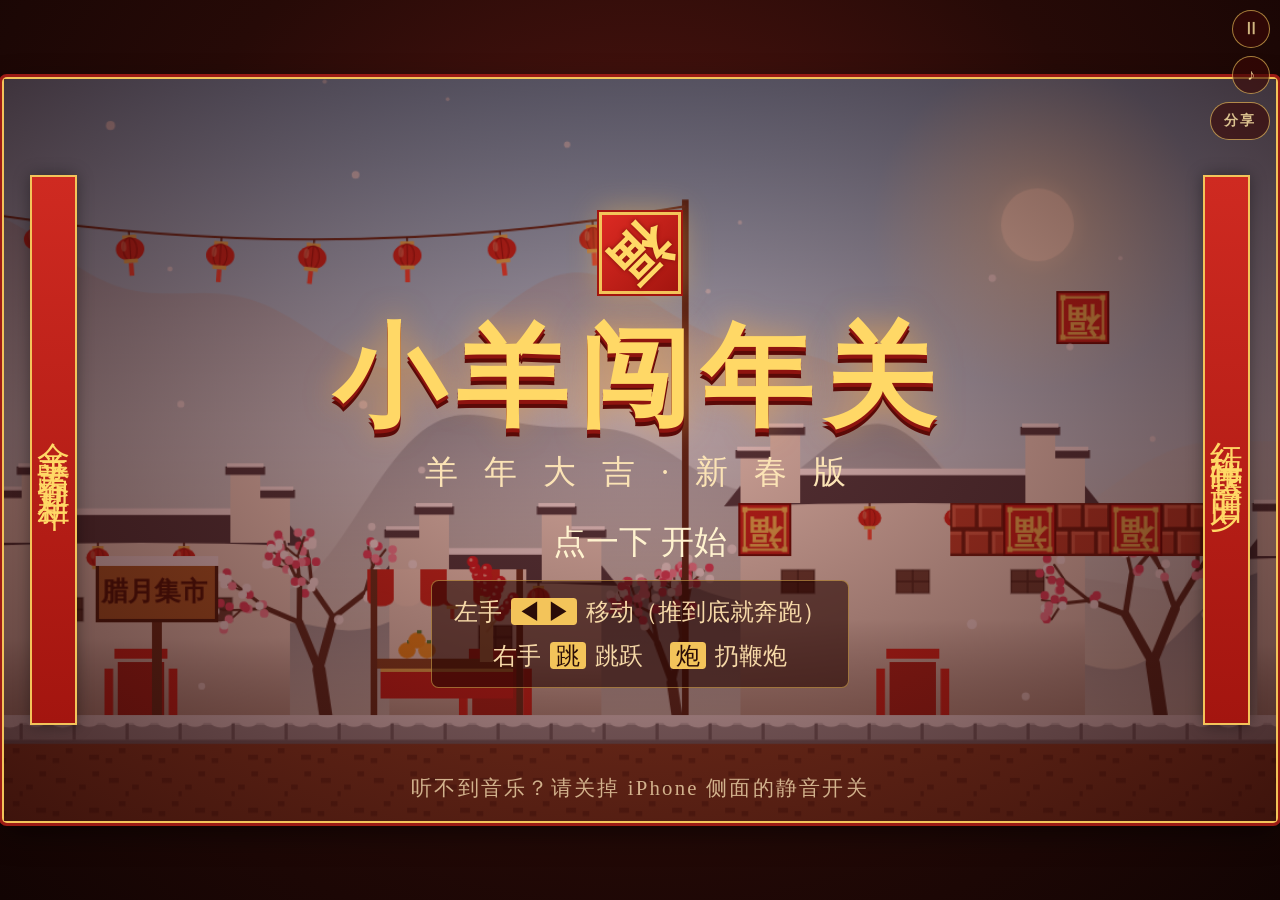
==== commit d3514f94: "小羊闯年关：换成可离线的手机版，加分享按钮 - 加离线缓存 sw.js、manifest 和主屏图标，iPhone 添加到主屏幕后断网也能玩 - 标题页和手柄区加「分享」按钮，调出系统分享 - 离线缓" ====
--- a/xiaoyang/index.html
+++ b/xiaoyang/index.html
@@ -1,7 +1,19 @@
-<!doctype html><html><head><meta charset=utf8><meta name=viewport content="width=device-width,initial-scale=1,viewport-fit=cover"><style>:root{color-scheme:light;box-sizing:border-box;padding-top:env(safe-area-inset-top,0px);padding-bottom:env(safe-area-inset-bottom,0px)}html{scroll-padding-top:env(safe-area-inset-top,0px)}body{margin:0;padding:0;font:14px -apple-system,BlinkMacSystemFont,sans-serif;background:#faf9f5;color:#141413}img{max-width:100%}[hidden]:not([hidden=until-found i]){display:none!important}</style></head><body>
+<!doctype html>
+<html lang="zh-CN">
+<head>
+<meta charset="utf-8">
+<meta name="viewport" content="width=device-width,initial-scale=1,maximum-scale=1,user-scalable=no,viewport-fit=cover">
+<meta name="apple-mobile-web-app-capable" content="yes">
+<meta name="mobile-web-app-capable" content="yes">
+<meta name="apple-mobile-web-app-status-bar-style" content="black-translucent">
+<meta name="apple-mobile-web-app-title" content="小羊闯年关">
+<meta name="theme-color" content="#1a0705">
+<meta name="description" content="春节主题横版闯关小游戏，小羊阿咩顶福砖、踩年兽。">
+<link rel="manifest" href="manifest.webmanifest">
+<link rel="apple-touch-icon" href="icon-180.png">
+<link rel="icon" type="image/png" href="icon-192.png">
 <title>小羊闯年关</title>
-<style>:root{color-scheme:dark}
-
+<style>
 :root{--red:#b3201c;--gold:#f3c45a;--paper:#fbf1dc;--u:6px}
 *{box-sizing:border-box}
 html,body{margin:0;height:100%;overflow:hidden}
@@ -31,8 +43,8 @@
 #msg .big{font-size:calc(var(--u)*11);color:#ffd866;font-weight:900;text-shadow:0 calc(var(--u)*.6) 0 #8e140f,0 0 calc(var(--u)*4) rgba(255,150,60,.5)}
 #msg .small{font-size:calc(var(--u)*4.2);color:#fbe3b5;line-height:1.7;white-space:pre-line}
 </style>
-
-
+</head>
+<body>
 <div id="wrap">
 <canvas id="c"></canvas>
 <div id="title" class="ov">
@@ -739,10 +751,41 @@
 setInterval(()=>{document.body.dataset.mode=G.mode;bM.classList.toggle('off',SND.muted)},150);
 // 主屏幕图标
 const[ic,ig]=mk(180,180);ig.fillStyle='#b3201c';ig.fillRect(0,0,180,180);ig.strokeStyle='#f3c45a';ig.lineWidth=8;ig.strokeRect(10,10,160,160);
-ig.drawImage(SPR.goat.n.s.stand,26,20,128,128);const ln=document.createElement('link');ln.rel='apple-touch-icon';ln.href=ic.toDataURL('image/png');document.head.appendChild(ln);
+ig.drawImage(SPR.goat.n.s.stand,26,20,128,128);window.__icon=ic;
+})();
+// ===== 离线网页 App：离线缓存、分享、添加到主屏幕提示 =====
+(()=>{
+const web=/^https?:$/.test(location.protocol);
+const standalone=navigator.standalone===true||matchMedia('(display-mode: standalone)').matches||matchMedia('(display-mode: fullscreen)').matches;
+const st=document.createElement('style');st.textContent=`
+#bS{width:auto;padding:0 13px;border-radius:999px;font-size:14px;letter-spacing:2px}
+body.port #bS{left:calc(50% + 18px);top:calc(var(--padTop) + 58px)}body.port #bP{left:calc(50% - 86px)}body.port #bM{left:calc(50% - 32px)}
+body.land #bS{right:calc(env(safe-area-inset-right) + 10px);top:calc(env(safe-area-inset-top) + 102px);opacity:.8}
+#toast{position:fixed;left:50%;bottom:calc(env(safe-area-inset-bottom) + 24px);transform:translateX(-50%);z-index:20;max-width:min(88vw,420px);padding:10px 16px;border-radius:12px;
+ background:rgba(30,5,3,.92);border:1px solid #f3c45a;color:#ffe9b8;font-size:14px;line-height:1.6;text-align:center;pointer-events:none;opacity:0;transition:opacity .3s}
+#toast.show{opacity:1}#toast b{color:#ffd866}`;
+document.head.appendChild(st);
+const toast=document.createElement('div');toast.id='toast';document.body.appendChild(toast);let tt=0;
+function say(html,ms){toast.innerHTML=html;toast.classList.add('show');clearTimeout(tt);tt=setTimeout(()=>toast.classList.remove('show'),ms||3500)}
+// 分享按钮
+const pad=document.getElementById('pad'),b=document.createElement('div');b.id='bS';b.className='sbtn';b.textContent='分享';pad.appendChild(b);
+const url=location.href.split('#')[0].replace(/index\.html$/,'');
+b.addEventListener('pointerdown',e=>{e.preventDefault();e.stopPropagation()});
+b.addEventListener('click',async e=>{e.stopPropagation();
+ if(!web){say('这是本地文件，没有网址可分享。<br>请把游戏放到网站上再分享。');return}
+ const data={title:'小羊闯年关',text:'一起来玩春节小游戏《小羊闯年关》！用 Safari 打开，添加到主屏幕后断网也能玩：',url};
+ if(navigator.share){try{await navigator.share(data);return}catch(err){if(err&&err.name==='AbortError')return}}
+ try{await navigator.clipboard.writeText(data.text+url);say('链接已复制，发给朋友就行')}catch(_){say('把这个网址发给朋友：<br><b>'+url+'</b>',8000)}});
+if(!web)b.style.display='none';
+// 添加到主屏幕提示
+const hint=document.querySelector('.deco .hint');
+if(web&&!standalone){if(hint)hint.innerHTML+='<br>Safari 点「分享」→「添加到主屏幕」，断网也能玩';
+ setTimeout(()=>{if(G.mode==='title')say('小提示：在 Safari 点 <b>分享</b> → <b>添加到主屏幕</b><br>以后从桌面图标打开，断网也能玩',6000)},1500)}
+// 离线缓存
+if(web&&'serviceWorker' in navigator){navigator.serviceWorker.register('sw.js').then(reg=>{
+ if(!navigator.serviceWorker.controller)navigator.serviceWorker.ready.then(()=>{if(!standalone)return;say('已可离线游玩',2500)});
+ reg.addEventListener('updatefound',()=>{const w=reg.installing;w&&w.addEventListener('statechange',()=>{if(w.state==='installed'&&navigator.serviceWorker.controller)say('游戏有新版本，下次打开时自动更新',4000)})})}).catch(()=>{})}
 })();
 </script>
-
-
-
-</body></html>+</body>
+</html>
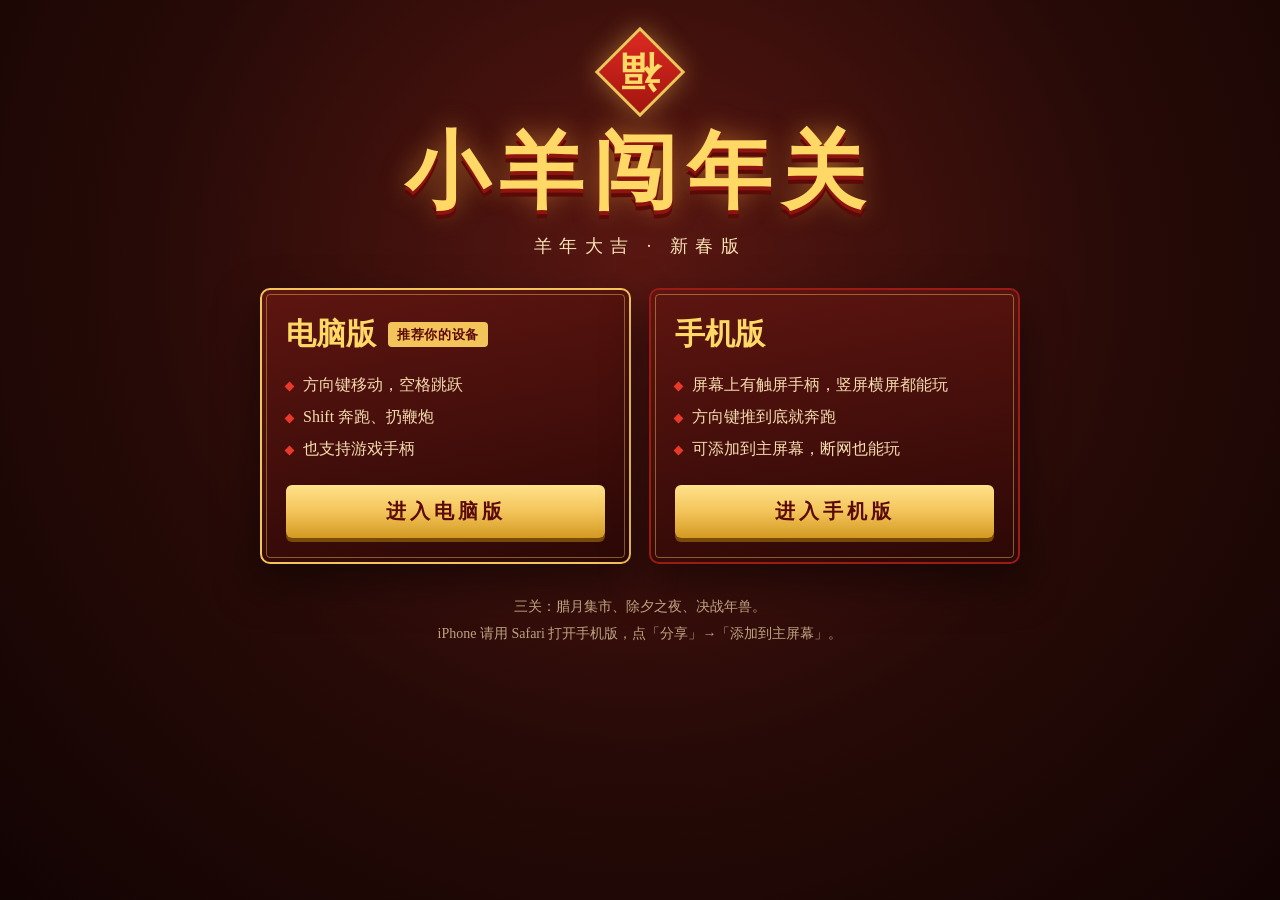
==== commit 9cd989f0: "小羊闯年关：分成电脑版和手机版 - xiaoyang/ 改为选择版本的入口页，按设备推荐（手机上手机版排在前面） - 新增 pc/：电脑版，键盘或手柄操作，没有触屏按钮 - 手机版移到 mobile/" ====
--- a/xiaoyang/index.html
+++ b/xiaoyang/index.html
@@ -1,790 +1,67 @@
-<!doctype html>
+<!DOCTYPE html>
 <html lang="zh-CN">
 <head>
 <meta charset="utf-8">
-<meta name="viewport" content="width=device-width,initial-scale=1,maximum-scale=1,user-scalable=no,viewport-fit=cover">
-<meta name="apple-mobile-web-app-capable" content="yes">
-<meta name="mobile-web-app-capable" content="yes">
-<meta name="apple-mobile-web-app-status-bar-style" content="black-translucent">
-<meta name="apple-mobile-web-app-title" content="小羊闯年关">
+<meta name="viewport" content="width=device-width,initial-scale=1,viewport-fit=cover">
+<title>小羊闯年关 · 选择版本</title>
+<meta name="description" content="春节主题横版闯关小游戏：小羊阿咩顶福砖、踩年兽。有电脑版和手机版。">
 <meta name="theme-color" content="#1a0705">
-<meta name="description" content="春节主题横版闯关小游戏，小羊阿咩顶福砖、踩年兽。">
-<link rel="manifest" href="manifest.webmanifest">
-<link rel="apple-touch-icon" href="icon-180.png">
-<link rel="icon" type="image/png" href="icon-192.png">
-<title>小羊闯年关</title>
+<link rel="icon" type="image/png" href="mobile/icon-192.png">
+<link rel="apple-touch-icon" href="mobile/icon-180.png">
 <style>
-:root{--red:#b3201c;--gold:#f3c45a;--paper:#fbf1dc;--u:6px}
-*{box-sizing:border-box}
-html,body{margin:0;height:100%;overflow:hidden}
-body{display:flex;align-items:center;justify-content:center;background:#1a0705 radial-gradient(ellipse at 50% 35%,#5a1712 0%,#260a07 55%,#120403 100%);font-family:"KaiTi","STKaiti","Kaiti SC","KaiTi_GB2312","楷体","BiauKai","AR PL UKai CN","Noto Serif CJK SC","Songti SC",serif;color:var(--paper);user-select:none;-webkit-user-select:none}
-#wrap{position:relative;border-radius:3px;box-shadow:0 0 0 2px #f3c45a,0 0 0 7px #9b1b15,0 0 0 9px #f3c45a,0 24px 80px rgba(0,0,0,.7)}
-#c{display:block;width:100%;height:100%;image-rendering:pixelated;border-radius:2px}
-.ov{position:absolute;inset:0;display:flex;flex-direction:column;align-items:center;justify-content:center;text-align:center;gap:calc(var(--u)*2)}
-.hide{display:none!important}
-#title{background:radial-gradient(ellipse at 50% 45%,rgba(150,20,15,.30),rgba(40,4,3,.78));cursor:pointer}
-.fu{width:calc(var(--u)*11);height:calc(var(--u)*11);background:linear-gradient(135deg,#dc2a22,#a3150f);border:calc(var(--u)*.5) solid var(--gold);outline:calc(var(--u)*.3) solid #a3150f;display:flex;align-items:center;justify-content:center;box-shadow:0 0 calc(var(--u)*4) rgba(255,190,80,.45);margin-bottom:calc(var(--u)*1.5);animation:sway 3.2s ease-in-out infinite}
-.fu b{transform:rotate(135deg);font-size:calc(var(--u)*7.6);color:#ffd866;font-weight:900;line-height:1;text-shadow:0 0 calc(var(--u)*.6) #7a0e0a}
-@keyframes sway{0%,100%{transform:rotate(41deg)}50%{transform:rotate(49deg)}}
-h1{margin:0;font-size:calc(var(--u)*15);letter-spacing:calc(var(--u)*1.6);color:#ffd866;font-weight:900;line-height:1.05;text-shadow:0 calc(var(--u)*.5) 0 #8e140f,0 calc(var(--u)*1.1) 0 #5a0a07,0 0 calc(var(--u)*4) rgba(255,170,60,.6)}
-.sub{font-size:calc(var(--u)*4.4);letter-spacing:calc(var(--u)*1.2);color:#fbe3b5}
-.blink{font-size:calc(var(--u)*4.4);color:#fff3cf;animation:bl 1.2s steps(2) infinite;margin-top:calc(var(--u)*1.5)}
-@keyframes bl{50%{opacity:.25}}
-.keys{font-size:calc(var(--u)*3.1);color:#f6d9a8;background:rgba(40,5,3,.6);border:1px solid rgba(243,196,90,.5);padding:calc(var(--u)*1.2) calc(var(--u)*3);border-radius:calc(var(--u)*1);line-height:1.8}
-.keys kbd{font-family:inherit;color:#2a0d08;background:#f3c45a;border-radius:calc(var(--u)*.5);padding:0 calc(var(--u)*.8);margin:0 calc(var(--u)*.4)}
-.foot{position:absolute;bottom:calc(var(--u)*2.6);font-size:calc(var(--u)*2.8);color:rgba(251,227,181,.75);letter-spacing:calc(var(--u)*.3)}
-.cl{position:absolute;top:13%;bottom:13%;width:calc(var(--u)*6.4);display:flex;align-items:center;justify-content:center;background:linear-gradient(#cf2a21,#a3150f);border:calc(var(--u)*.35) solid var(--gold);writing-mode:vertical-rl;font-size:calc(var(--u)*4.4);color:#ffd866;letter-spacing:calc(var(--u)*1.3);box-shadow:0 0 calc(var(--u)*2) rgba(0,0,0,.4)}
-#card{background:#120403}
-#card .lv{font-size:calc(var(--u)*5);color:#f3c45a;letter-spacing:calc(var(--u)*1.5)}
-#card .nm{font-size:calc(var(--u)*11);color:#fff1d0;letter-spacing:calc(var(--u)*2);text-shadow:0 0 calc(var(--u)*3) rgba(255,120,60,.5)}
-#card .lf{font-size:calc(var(--u)*4.2);color:#fbe3b5}
-#card .tip{font-size:calc(var(--u)*3.2);color:rgba(251,227,181,.7);margin-top:calc(var(--u)*3)}
-#msg{background:rgba(20,4,3,.5)}
-#msg .big{font-size:calc(var(--u)*11);color:#ffd866;font-weight:900;text-shadow:0 calc(var(--u)*.6) 0 #8e140f,0 0 calc(var(--u)*4) rgba(255,150,60,.5)}
-#msg .small{font-size:calc(var(--u)*4.2);color:#fbe3b5;line-height:1.7;white-space:pre-line}
+*{box-sizing:border-box;margin:0;padding:0}
+html,body{min-height:100%}
+body{font-family:"KaiTi","STKaiti","Kaiti SC","楷体","Noto Serif CJK SC","Songti SC",serif;color:#fbf1dc;background:#1a0705 radial-gradient(ellipse at 50% 30%,#5a1712 0%,#260a07 55%,#120403 100%) fixed;
+ display:flex;flex-direction:column;align-items:center;justify-content:center;gap:30px;padding:calc(env(safe-area-inset-top) + 40px) 20px calc(env(safe-area-inset-bottom) + 40px)}
+header{text-align:center}
+.fu{width:64px;height:64px;margin:0 auto 22px;rotate:45deg;background:linear-gradient(135deg,#dc2a22,#a3150f);border:3px solid #f3c45a;box-shadow:0 0 26px rgba(255,190,80,.45);display:grid;place-items:center;animation:sway 3.2s ease-in-out infinite}
+.fu i{rotate:135deg;font-size:40px;font-weight:900;line-height:1;font-style:normal;color:#ffd866}
+@keyframes sway{0%,100%{rotate:41deg}50%{rotate:49deg}}
+h1{font-size:clamp(46px,12vw,84px);font-weight:900;letter-spacing:.12em;color:#ffd866;line-height:1.1;text-shadow:0 4px 0 #8e140f,0 8px 0 #5a0a07,0 0 26px rgba(255,170,60,.55);text-wrap:balance}
+.tag{margin-top:16px;font-size:18px;letter-spacing:.4em;color:#fbe3b5}
+main{display:flex;flex-wrap:wrap;gap:18px;justify-content:center;width:100%;max-width:760px}
+a.card{flex:1 1 280px;display:flex;flex-direction:column;text-decoration:none;color:inherit;padding:24px;border-radius:10px;background:linear-gradient(170deg,#5e1510,#2c0806);border:2px solid #9b1b15;outline:1px solid rgba(243,196,90,.45);outline-offset:-7px;box-shadow:0 18px 44px rgba(0,0,0,.5);transition:transform .15s,border-color .15s}
+a.card:hover,a.card:focus-visible{transform:translateY(-4px);border-color:#f3c45a}
+a.card:focus-visible{outline:3px solid #ffd866;outline-offset:3px}
+a.card.rec{border-color:#f3c45a}
+.card h2{font-size:30px;color:#ffd866;display:flex;align-items:center;gap:12px}
+.card h2 em{display:none;font:700 13px/1 system-ui,sans-serif;font-style:normal;letter-spacing:.05em;color:#5a0a07;background:#f3c45a;padding:6px 9px;border-radius:4px}
+.card.rec h2 em{display:inline-block}
+.card ul{list-style:none;margin:14px 0 20px;font-size:16px;line-height:2;color:#f6dcb0;flex:1}
+.card li::before{content:"";display:inline-block;width:7px;height:7px;rotate:45deg;background:#e8392b;margin-right:10px;vertical-align:middle}
+.go{display:block;text-align:center;font-size:20px;font-weight:900;letter-spacing:.2em;color:#5a0a07;padding:13px;border-radius:6px;background:linear-gradient(180deg,#ffe28a,#f3c45a 50%,#d39a22);box-shadow:0 4px 0 #7a4a08}
+footer{max-width:600px;text-align:center;font-size:14px;line-height:1.9;color:rgba(251,227,181,.7)}
+@media (prefers-reduced-motion:reduce){.fu{animation:none}a.card{transition:none}}
 </style>
 </head>
 <body>
-<div id="wrap">
-<canvas id="c"></canvas>
-<div id="title" class="ov">
- <div class="cl" style="right:calc(var(--u)*3.5)">红梅映雪辞旧岁</div>
- <div class="cl" style="left:calc(var(--u)*3.5)">金羊踏春迎新年</div>
- <div class="fu"><b>福</b></div>
- <h1>小羊闯年关</h1>
- <div class="sub">羊 年 大 吉 · 新 春 版</div>
- <div class="blink">按 回车 或 点击 开始</div>
- <div class="keys"><kbd>← →</kbd>移动　<kbd>空格</kbd>跳跃　<kbd>Shift</kbd>或<kbd>J</kbd>奔跑 / 扔鞭炮<br><kbd>P</kbd>暂停　<kbd>M</kbd>静音　也支持手柄</div>
- <div class="foot">吃饺子长大 · 拿鞭炮驱年兽 · 顶倒福砖，福到了</div>
-</div>
-<div id="card" class="ov hide"><canvas id="cardGoat" width="16" height="16" style="width:calc(var(--u)*9);height:calc(var(--u)*9);image-rendering:pixelated"></canvas><div class="lv" id="cardLv">第一关</div><div class="nm" id="cardNm">腊月集市</div><div class="lf" id="cardLf"></div><div class="tip" id="cardTip"></div></div>
-<div id="msg" class="ov hide"><div class="big" id="msgBig"></div><div class="small" id="msgSmall"></div></div>
-</div>
+<header>
+  <div class="fu" aria-hidden="true"><i>福</i></div>
+  <h1>小羊闯年关</h1>
+  <p class="tag">羊年大吉 · 新春版</p>
+</header>
+<main>
+  <a class="card" id="c-pc" href="pc/">
+    <h2>电脑版 <em>推荐你的设备</em></h2>
+    <ul><li>方向键移动，空格跳跃</li><li>Shift 奔跑、扔鞭炮</li><li>也支持游戏手柄</li></ul>
+    <span class="go">进入电脑版</span>
+  </a>
+  <a class="card" id="c-m" href="mobile/">
+    <h2>手机版 <em>推荐你的设备</em></h2>
+    <ul><li>屏幕上有触屏手柄，竖屏横屏都能玩</li><li>方向键推到底就奔跑</li><li>可添加到主屏幕，断网也能玩</li></ul>
+    <span class="go">进入手机版</span>
+  </a>
+</main>
+<footer>三关：腊月集市、除夕之夜、决战年兽。<br>iPhone 请用 Safari 打开手机版，点「分享」→「添加到主屏幕」。</footer>
 <script>
-'use strict';
-// ===== 基础：画布、输入、工具 =====
-const W=384,H=224,TS=16,ROWS=14,R=3;
-const FONT='"KaiTi","STKaiti","Kaiti SC","KaiTi_GB2312","楷体","BiauKai","AR PL UKai CN","Noto Serif CJK SC","Source Han Serif SC","Songti SC","SimSun",serif';
-const $=id=>document.getElementById(id);
-const cv=$('c'),ctx=cv.getContext('2d'),wrap=$('wrap');
-cv.width=W*R;cv.height=H*R;
-function resize(){let s=Math.min((innerWidth-30)/W,(innerHeight-30)/H);if(s>=2)s=Math.floor(s*4)/4;s=Math.max(.5,s);
- wrap.style.width=Math.round(W*s)+'px';wrap.style.height=Math.round(H*s)+'px';wrap.style.setProperty('--u',(H*s/100).toFixed(2)+'px')}
-addEventListener('resize',resize);resize();
-
-const KEYMAP={ArrowLeft:'L',KeyA:'L',ArrowRight:'R',KeyD:'R',ArrowUp:'J',KeyW:'J',Space:'J',KeyK:'J',KeyZ:'J',ArrowDown:'D',KeyS:'D',
- ShiftLeft:'F',ShiftRight:'F',KeyJ:'F',KeyX:'F',Enter:'S',NumpadEnter:'S',KeyP:'P',Escape:'P',KeyM:'M'};
-const keys={},hits={};
-addEventListener('keydown',e=>{const k=KEYMAP[e.code];if(!k)return;e.preventDefault();if(!keys[k])hits[k]=true;keys[k]=true;SND.unlock()});
-addEventListener('keyup',e=>{const k=KEYMAP[e.code];if(k){keys[k]=false;e.preventDefault()}});
-addEventListener('blur',()=>{for(const k in keys)keys[k]=false});
-const hit=k=>{if(hits[k]){hits[k]=false;return true}return false};
-const clearHits=()=>{for(const k in hits)hits[k]=false};
-let padPrev={};
-function pollPad(){const gp=navigator.getGamepads?navigator.getGamepads()[0]:null;if(!gp)return;const b=i=>!!(gp.buttons[i]&&gp.buttons[i].pressed);
- const st={L:gp.axes[0]<-.4||b(14),R:gp.axes[0]>.4||b(15),J:b(0),F:b(2)||b(1),S:b(9),P:b(8)};
- for(const k in st){if(st[k]&&!padPrev[k])hits[k]=true;if(st[k]!==!!padPrev[k])keys[k]=st[k]}padPrev=st}
-
-const clamp=(v,a,b)=>v<a?a:v>b?b:v,rnd=(a,b)=>a+Math.random()*(b-a),irnd=(a,b)=>Math.floor(rnd(a,b+1)),pick=a=>a[Math.floor(Math.random()*a.length)];
-function srand(s){return()=>(s=(s*16807)%2147483647)/2147483647}
-function mk(w,h){const c=document.createElement('canvas');c.width=w;c.height=h;const g=c.getContext('2d');g.imageSmoothingEnabled=false;return[c,g]}
-function mkHi(w,h){const[c,g]=mk(Math.ceil(w*R),Math.ceil(h*R));g.imageSmoothingEnabled=true;g.scale(R,R);c.lw=w;c.lh=h;return[c,g]}
-function sprite(rows,pal){const h=rows.length,w=Math.max(...rows.map(r=>r.length));const[c,g]=mk(w,h);
- rows.forEach((r,y)=>{for(let x=0;x<r.length;x++){const col=pal[r[x]];if(col){g.fillStyle=col;g.fillRect(x,y,1,1)}}});return c}
-const flipC=new WeakMap();
-function flip(c){let f=flipC.get(c);if(!f){const[d,g]=mk(c.width,c.height);g.translate(c.width,0);g.scale(-1,1);g.drawImage(c,0,0);d.lw=c.lw;d.lh=c.lh;f=d;flipC.set(c,f)}return f}
-function blit(img,x,y,fx,w,h){ctx.drawImage(fx?flip(img):img,x,y,w||img.lw||img.width,h||img.lh||img.height)}
-function ell(g,x,y,rx,ry,col){g.fillStyle=col;g.beginPath();g.ellipse(x,y,rx,ry,0,0,Math.PI*2);g.fill()}
-function rect(g,col,x,y,w,h){g.fillStyle=col;g.fillRect(x,y,w,h)}
-function txt(s,x,y,size,col,align,stroke){ctx.font=`900 ${size}px ${FONT}`;ctx.textAlign=align||'left';ctx.textBaseline='middle';
- if(stroke!==null){ctx.lineWidth=size*.3;ctx.strokeStyle=stroke||'#3a0806';ctx.lineJoin='round';ctx.strokeText(s,x,y)}ctx.fillStyle=col;ctx.fillText(s,x,y)}
-// ===== 像素角色：小羊阿咩、年兽一族、道具 =====
-const GP={k:'#2b1a17',w:'#fbf7ef',g:'#d6c8b6',h:'#d9a35f',H:'#8c5a2b',e:'#1b1210',p:'#f29b97',r:'#d6281f',R:'#8e1712',y:'#f6c94c',b:'#4a3530'};
-const GPF=Object.assign({},GP,{r:'#f2b630',R:'#b46f12',y:'#d6281f'});
-const GOAT_HEAD=[
-"................",
-"....kk.kk.kk....",
-"...kwwkwwkwwkk..",
-"..kwwwgwwwwwwk..",
-".khhkwwwwwwwwwk.",
-"khHhhkwwwwwewwk.",
-"khkHhkwwwwwewwkk",
-"kHhhkgwwwwwwwppk",
-".kkkkgwwwwwwwwk.",
-"....kggwwwwwkgk."];
-const GOAT_BODY=[
-"...krrryyrrrkgk.",
-"..krrrryyrrrrk..",
-"..kwrrryyrrrwk..",
-"...kkRRRRRRkk..."];
-const GOAT_LEGS={stand:["....kbbk.kbbk...","....kkkk.kkkk..."],walk1:["...kbbk...kbbk..","...kkkk...kkkk.."],
- walk2:[".....kbbkbbk....",".....kkkkkkk...."],jump:["..kbbk....kbbk..","..kkk......kkk.."]};
-function goatSet(pal){const o={s:{},b:{}};for(const f in GOAT_LEGS){const L=GOAT_LEGS[f];
- o.s[f]=sprite([...GOAT_HEAD,...GOAT_BODY,...L],pal);
- o.b[f]=sprite([...GOAT_HEAD,...[0,1,1,1,1,1,1,2,3].map(i=>GOAT_BODY[i]),L[0],L[0],L[0],L[0],L[1]],pal)}return o}
-
-const sym=rows=>rows.map(r=>r+[...r].reverse().join(''));
-const NIAN=[
-".......y",
-"......yY",
-"...kkkkk",
-"..kmmooo",
-".kmooooo",
-"kmoWWWoo",
-"kmoWeWoo",
-"kmoWWWoo",
-"kmoooooo",
-"kmookkkk",
-"kmokwkRR",
-"kmookkkk",
-".kmooooo",
-".kmmmmmm"];
-const NFEET=[["..kbbk..","..kkkk.."],["...kbbk.","...kkkk."]];
-const SPIKE=["...y..y.","..yY.yY.","..kkkkkk"];
-const NP={k:'#2a1512',o:'#e4572e',O:'#b8361d',m:'#f7a83a',y:'#ffe27a',Y:'#e0a530',W:'#ffffff',e:'#1a0f0f',w:'#fffaf0',R:'#7a1010',b:'#3d2420'};
-const HP=Object.assign({},NP,{o:'#3f8fd0',m:'#a6dcf7',O:'#255c8f'});
-const KP=Object.assign({},NP,{o:'#6a3d9e',m:'#b48be0',O:'#432268',y:'#f4f4ff',Y:'#b9b9d9'});
-const BP=Object.assign({},NP,{o:'#a51d18',m:'#f3c45a',O:'#6b0f0c',W:'#ffe680',e:'#c00000',y:'#fff1b0',b:'#2a0f0a'});
-function beast(pal,top){const body=top?[...top,...NIAN.slice(3)]:NIAN;return NFEET.map(f=>sprite(sym([...body,...f]),pal))}
-
-const DUMP=[
-"......kkkk......",
-"....kkwwwwkk....",
-"...kwgwgwgwgk...",
-"..kwwwwwwwwwwk..",
-".kwwwwwwwwwwwwk.",
-".kwwwwewwwewwwk.",
-".kwwwpwwwwwpwwk.",
-".kgwwwwwwwwwwgk.",
-"..kggwwwwwwggk..",
-"...kkkkkkkkkk..."];
-const YB=[
-"......kkkk......",
-".....kyyyyk.....",
-".kk.kyYyyyyk.kk.",
-"kyyk.kyyyyk.kyyk",
-"kyyykkkkkkkkyyyk",
-".kyyyyyyyyyyyyk.",
-"..kYyyyyyyyyyYk.",
-"...kYYYYYYYYk...",
-"....kkkkkkkk...."];
-
-const SPR={};
-function buildSprites(){
- SPR.goat={n:goatSet(GP),f:goatSet(GPF)};
- SPR.nian=beast(NP);SPR.hop=beast(HP);SPR.spiky=beast(KP,SPIKE);SPR.boss=beast(BP);
- SPR.dump=sprite(DUMP,{k:'#3a2a20',w:'#fffaf0',g:'#e6dccb',e:'#2a1a17',p:'#f5a0a0'});
- SPR.yb=sprite(YB,{k:'#6b3d0a',y:'#ffd54a',Y:'#d79a1e'});
- // 铜钱
- let[c,g]=mkHi(10,10);ell(g,5,5,5,5,'#7a4c0e');ell(g,5,5,4.3,4.3,'#f1c04a');ell(g,4.3,4.3,2.6,2.6,'#ffe38c');
- g.strokeStyle='#b8862a';g.lineWidth=.5;g.beginPath();g.arc(5,5,3.4,0,7);g.stroke();rect(g,'#7a4c0e',3.5,3.5,3,3);SPR.coin=c;
- // 红包
- [c,g]=mkHi(10,13);rect(g,'#7a0d0a',0,0,10,13);rect(g,'#d6281f',.5,.5,9,12);g.fillStyle='#b31a14';g.beginPath();g.moveTo(.5,.5);g.lineTo(5,5);g.lineTo(9.5,.5);g.fill();
- ell(g,5,5.2,1.8,1.8,'#f6c94c');rect(g,'#f6c94c',2,10,6,.6);SPR.hb=c;
- // 鞭炮道具
- [c,g]=mkHi(16,16);const tube=(x,y,h)=>{rect(g,'#6b0a08',x-.5,y,5,h);rect(g,'#d8261f',x,y,4,h);rect(g,'#ff7a5a',x+.7,y+.5,1,h-1);rect(g,'#f6c94c',x,y+2,4,1);rect(g,'#f6c94c',x,y+h-3,4,1);
-  rect(g,'#3a2a20',x+1.6,y-1.4,.8,1.4)};tube(1.5,6,9);tube(10.5,6,9);tube(6,3.5,11.5);
- g.strokeStyle='#3a2a20';g.lineWidth=.7;g.beginPath();g.moveTo(8,2.2);g.quadraticCurveTo(9.5,0,12,1);g.stroke();SPR.crk=c;
- // 福字小旗
- [c,g]=mkHi(18,13);g.fillStyle='#f3c45a';g.beginPath();g.moveTo(18,0);g.lineTo(0,6.5);g.lineTo(18,13);g.fill();
- g.fillStyle='#cf231c';g.beginPath();g.moveTo(17.2,1.2);g.lineTo(2.4,6.5);g.lineTo(17.2,11.8);g.fill();
- g.fillStyle='#ffd866';g.font='900 6.5px '+FONT;g.textAlign='center';g.textBaseline='middle';g.fillText('福',12.4,6.9);SPR.flag=c;
-}
-// ===== 场景：主题、砖块、远景 =====
-const THEMES={
- day:{sky:['#74b9de','#c2e2ef','#fbe7c6'],stone:'#a3acb2',stoneL:'#cfd6da',stoneD:'#6e787f',earth:'#8b4a2c',earth2:'#6a3520',brick:'#b8432e',brickL:'#d8664c',mortar:'#5e1d12',
-  wall:'#b02a20',roof:'#e0a72e',roofD:'#9c6a14',snow:'#f7f9fc',wood:'#9b5a2e',cloud:'#fff7e6',cloudD:'#e7c46f',music:'market',snowN:28,
-  house:{wall:'#efe8da',wallD:'rgba(120,100,80,.45)',roof:'#3b3f47',win:'#5a463a',snow:'#ffffff',door:'#a8261d',trunk:'#4a3226'}},
- night:{sky:['#060922','#1b1440','#4d1f45'],stone:'#5d6378',stoneL:'#8e96ad',stoneD:'#363a4c',earth:'#3a2632',earth2:'#2a1a24',brick:'#8e2f2a',brickL:'#b54a3e',mortar:'#3e1210',
-  wall:'#7e1f1a',roof:'#2f6b8a',roofD:'#1b3f52',snow:'#dfe7f7',wood:'#6e4026',cloud:'#e9e3ff',cloudD:'#a99ad8',music:'night',snowN:18,
-  house:{wall:'#2c2446',wallD:'rgba(8,5,20,.7)',roof:'#151026',win:'#ffc35a',snow:'#c9d2ec',door:'#6e1712',trunk:'#1c1424'}},
- boss:{sky:['#170612','#5a1a2a','#c8603c'],stone:'#7a6a6a',stoneL:'#aa9898',stoneD:'#4a3c3c',earth:'#4b2a22',earth2:'#341a14',brick:'#7e2a22',brickL:'#a2463a',mortar:'#3a0f0a',
-  wall:'#6e1a14',roof:'#3a3a44',roofD:'#22222a',snow:'#f2f0f4',wood:'#5e3a26',cloud:'#f3e6e6',cloudD:'#c79a9a',music:'night',snowN:110,
-  house:{wall:'#3a2230',wallD:'rgba(10,0,5,.6)',roof:'#1a0d14',win:'#ff8a4a',snow:'#e8e0e6',door:'#4a0d0a',trunk:'#1a0a0e'}}};
-
-function makeTiles(th){
- const T={},tile=fn=>{const[c,g]=mkHi(16,16);fn(g);return c};
- T.D=tile(g=>{rect(g,th.earth,0,0,16,16);[[2,3,3],[9,5,2],[5,10,2],[12,12,3],[13,1,2],[1,13,2],[7,7,1]].forEach(([x,y,w])=>rect(g,th.earth2,x,y,w,1.5))});
- T.G=tile(g=>{g.drawImage(T.D,0,0,16,16);rect(g,th.stone,0,1,16,7);rect(g,th.stoneL,0,2,16,1);rect(g,th.stoneD,0,7.5,16,1.2);rect(g,th.stoneD,7,2.5,1,5);
-  rect(g,th.snow,0,0,16,2.4);ell(g,4,2.3,3.2,1.5,th.snow);ell(g,12,2.4,2.5,1.2,th.snow)});
- T.B=tile(g=>{rect(g,th.mortar,0,0,16,16);const br=(x,y,w)=>{rect(g,th.brick,x,y,w,6.6);rect(g,th.brickL,x,y,w,1);rect(g,th.brickL,x,y,1,6.6)};
-  br(.6,.6,6.8);br(8.6,.6,6.8);br(-4,8.6,7.4);br(4.6,8.6,6.8);br(12.6,8.6,3.4)});
- T.Q=[0,1,2].map(f=>tile(g=>{rect(g,'#5a0a07',0,0,16,16);rect(g,'#c8231e',.6,.6,14.8,14.8);const gold=['#f3c45a','#ffe28a','#e0a83c'][f];
-  g.strokeStyle=gold;g.lineWidth=.7;g.strokeRect(1.9,1.9,12.2,12.2);[[1.2,1.2],[13.2,1.2],[1.2,13.2],[13.2,13.2]].forEach(([x,y])=>rect(g,gold,x,y,1.6,1.6));
-  g.save();g.translate(8,8.3);g.rotate(Math.PI);g.fillStyle=gold;g.font='900 10px '+FONT;g.textAlign='center';g.textBaseline='middle';g.fillText('福',0,0);g.restore();
-  if(f===1){g.fillStyle='rgba(255,255,255,.25)';g.beginPath();g.moveTo(2,10);g.lineTo(10,2);g.lineTo(12,2);g.lineTo(4,10);g.fill()}}));
- T.U=tile(g=>{rect(g,'#3a2210',0,0,16,16);rect(g,'#7a4a2a',.6,.6,14.8,14.8);rect(g,'#93603a',.6,.6,14.8,1);[[2.5,2.5],[12.5,2.5],[2.5,12.5],[12.5,12.5]].forEach(([x,y])=>ell(g,x,y,.9,.9,'#3a2210'))});
- T.S=tile(g=>{rect(g,th.stoneD,0,0,16,16);rect(g,th.stone,.6,.6,14.8,14.8);rect(g,th.stoneL,.6,.6,14.8,1.2);rect(g,th.stoneL,.6,.6,1.2,14.8);
-  g.strokeStyle=th.stoneD;g.lineWidth=.8;g.strokeRect(4.5,4.5,7,7);g.strokeRect(6.5,6.5,3,3)});
- T.W=tile(g=>{rect(g,th.wall,0,0,16,16);rect(g,'rgba(255,255,255,.13)',1,0,2,16);rect(g,'rgba(0,0,0,.2)',13,0,3,16);rect(g,'rgba(255,210,120,.35)',0,7,16,.6)});
- T.T=tile(g=>{rect(g,th.wall,0,9,16,7);rect(g,'rgba(0,0,0,.25)',0,9,16,1.5);rect(g,th.roofD,0,3,16,7);for(let i=0;i<4;i++)rect(g,th.roof,i*4+.6,3,2.6,6);
-  for(let i=0;i<4;i++){ell(g,i*4+2,10,1.9,1.6,th.roofD);ell(g,i*4+2,9.9,1.1,1,th.roof)}rect(g,th.roofD,0,1.8,16,1.6);rect(g,th.snow,0,.4,16,1.8);ell(g,5,1.5,3,1.3,th.snow)});
- T.L=tile(g=>{rect(g,'#3a2010',0,0,16,8);rect(g,th.wood,0,.6,16,6.6);rect(g,'rgba(255,255,255,.22)',0,.6,16,1);rect(g,'#3a2010',7.6,.6,.8,6.6);ell(g,3,4,.7,.7,'#e0b060');ell(g,12,4,.7,.7,'#e0b060');
-  rect(g,th.snow,0,0,16,1)});
- T.C=tile(g=>{ell(g,4,6,5,3.4,th.cloudD);ell(g,12,6,5,3.4,th.cloudD);ell(g,8,4.6,5.6,3.6,th.cloudD);ell(g,4,5,4.3,2.7,th.cloud);ell(g,12,5,4.3,2.7,th.cloud);ell(g,8,3.9,4.9,2.9,th.cloud);
-  g.strokeStyle=th.cloudD;g.lineWidth=.7;g.beginPath();g.arc(8,4.6,1.7,Math.PI*.2,Math.PI*1.7);g.stroke()});
- return T}
-
-// ---- 远景绘制 ----
-function ridgePath(g,w,base,amp,s,fr){g.beginPath();g.moveTo(0,H);for(let x=0;x<=w;x+=2){const k=Math.PI*2*x/w;
- g.lineTo(x,base-amp*(.55+.45*Math.sin(k*fr[0]+s))-amp*.3*Math.sin(k*fr[1]+s*1.7)-amp*.13*Math.sin(k*fr[2]+s*2.3))}g.lineTo(w,H);g.closePath()}
-function mountain(g,w,base,amp,s,fr,c1,c2){ridgePath(g,w,base,amp,s,fr);const gr=g.createLinearGradient(0,base-amp*1.3,0,base+36);gr.addColorStop(0,c1);gr.addColorStop(1,c2);g.fillStyle=gr;g.fill()}
-function pagoda(g,x,y,col,s){g.fillStyle=col;let w=22*s,yy=y;for(let i=0;i<6;i++){const bw=w*.6,bh=6*s;g.fillRect(x-bw/2,yy-bh,bw,bh);yy-=bh;
- g.beginPath();g.moveTo(x-w/2-2*s,yy+1.2*s);g.quadraticCurveTo(x-w/2,yy-.8*s,x-w/2+3*s,yy-2*s);g.lineTo(x+w/2-3*s,yy-2*s);g.quadraticCurveTo(x+w/2,yy-.8*s,x+w/2+2*s,yy+1.2*s);g.closePath();g.fill();
- yy-=2*s;w*=.84}g.fillRect(x-.6*s,yy-8*s,1.2*s,8*s)}
-function house(g,x,gy,w,h,P,rand){
- rect(g,P.wall,x,gy-h,w,h);const gr=g.createLinearGradient(0,gy-h*.5,0,gy);gr.addColorStop(0,'rgba(0,0,0,0)');gr.addColorStop(1,P.wallD);g.fillStyle=gr;g.fillRect(x,gy-h,w,h);
- g.fillStyle=P.roof;g.beginPath();g.moveTo(x-5,gy-h+3);g.quadraticCurveTo(x+w/2,gy-h+1,x+w+5,gy-h+3);g.lineTo(x+w-3,gy-h-7);g.lineTo(x+3,gy-h-7);g.closePath();g.fill();
- rect(g,P.snow,x+3,gy-h-8.4,w-6,2);
- for(const sd of[0,1])for(let i=0;i<2;i++){const bw=9,bx=sd?x+w-bw*(i+1):x+bw*i,top=gy-h-12-i*7;rect(g,P.wall,bx,top,bw,gy-h-top+2);
-  rect(g,P.roof,bx-1.5,top-2,bw+3,2.5);rect(g,P.snow,bx-1,top-3,bw+2,1.2)}
- const nw=Math.max(1,Math.floor(w/34));for(let i=0;i<nw;i++){const wx=x+(i+.5)*w/nw-5,wy=gy-h*.7;rect(g,P.win,wx,wy,10,7);
-  g.strokeStyle='rgba(0,0,0,.35)';g.lineWidth=.6;g.strokeRect(wx,wy,10,7);g.beginPath();g.moveTo(wx+5,wy);g.lineTo(wx+5,wy+7);g.moveTo(wx,wy+3.5);g.lineTo(wx+10,wy+3.5);g.stroke()}
- if(w>60){const dx=x+w/2-7;rect(g,P.door,dx,gy-24,14,24);rect(g,'#d6281f',dx-4,gy-22,2.6,18);rect(g,'#d6281f',dx+15.4,gy-22,2.6,18);rect(g,'#d6281f',dx-1,gy-28,16,3);
-  drawLantern(g,dx-6,gy-h+2,4.5,0,P.win==='#ffc35a');drawLantern(g,dx+20,gy-h+2,4.5,0,P.win==='#ffc35a')}}
-function plum(g,x,gy,s,rand,trunk,cols){g.strokeStyle=trunk;g.lineCap='round';
- const br=(x,y,a,len,w,d)=>{const x2=x+Math.cos(a)*len,y2=y+Math.sin(a)*len;g.lineWidth=w;g.beginPath();g.moveTo(x,y);g.lineTo(x2,y2);g.stroke();
-  if(d>0){br(x2,y2,a+rand()*.8-.1,len*.74,w*.66,d-1);br(x2,y2,a-rand()*.8-.1,len*.7,w*.62,d-1)}
-  if(d<3&&cols)for(let k=0;k<3;k++)ell(g,x2+rand()*5-2.5,y2+rand()*5-2.5,1.3,1.3,cols[Math.floor(rand()*cols.length)]);g.strokeStyle=trunk};
- br(x,gy,-Math.PI/2+rand()*.3-.15,20*s,3.6*s,4)}
-
-function makeBG(name){const th=THEMES[name],P=th.house,BW=640,rand=srand(name.length*977+13);
- const[far,f]=mkHi(BW,H),[mid,m]=mkHi(BW,H);const both=(fn,x)=>{fn(x);fn(x-BW);fn(x+BW)};
- if(name==='day'){
-  mountain(f,BW,120,60,1,[1,3,7],'rgba(150,175,190,.75)','rgba(253,240,213,0)');both(x=>pagoda(f,x,96,'rgba(110,130,145,.8)',1),470);
-  mountain(f,BW,150,45,4,[2,5,9],'rgba(120,150,165,.85)','rgba(240,235,220,.2)');mountain(f,BW,178,30,2.2,[3,4,11],'rgba(95,125,140,.9)','rgba(230,230,220,.6)');
-  [[10,90,62],[130,64,50],[236,104,74],[392,78,58],[512,96,66]].forEach(([x,w,h])=>both(xx=>house(m,xx,200,w,h,P,rand),x));
-  [[112,1.1],[218,.9],[364,1.2],[488,.95],[620,1]].forEach(([x,s])=>both(xx=>plum(m,xx,200,s,srand(x+7),P.trunk,['#e8476a','#ff8fa8','#ffffff']),x));
- }else if(name==='night'){
-  for(let i=0;i<26;i++){const x=i*BW/26+rand()*8,w=18+rand()*22,h=30+rand()*60,c=`rgb(${24+rand()*8|0},${18+rand()*6|0},${52+rand()*10|0})`;
-   both(xx=>{rect(f,c,xx,190-h,w,h+40);f.fillStyle=c;f.beginPath();f.moveTo(xx-4,190-h);f.quadraticCurveTo(xx+w/2,190-h-9,xx+w+4,190-h);f.fill();
-    for(let k=0;k<6;k++)if(rand()<.5)rect(f,'rgba(255,200,110,.75)',xx+3+rand()*(w-6),194-h+rand()*h*.8,1.6,2)},x)}
-  both(x=>pagoda(f,x,150,'#140f2c',1.3),300);
-  [[0,96,64],[120,70,52],[220,110,78],[372,80,58],[488,100,70],[600,30,40]].forEach(([x,w,h])=>both(xx=>house(m,xx,200,w,h,P,rand),x));
-  [[106,1],[350,1.1],[466,.9]].forEach(([x,s])=>both(xx=>plum(m,xx,200,s,srand(x+3),P.trunk,['#c23a5a','#e87a9a']),x));
- }else{
-  mountain(f,BW,110,70,2,[2,5,11],'#4a1a2c','rgba(200,96,60,.2)');mountain(f,BW,150,55,5,[3,7,13],'#2e0f1c','#3a1420');
-  mountain(m,BW,200,26,1,[4,9,15],'#1e0a12','#12050a');
-  [[40,1.3],[170,1],[300,1.4],[430,1.1],[560,1.2]].forEach(([x,s])=>both(xx=>plum(m,xx,196,s,srand(x+11),'#12060a',null),x));
-  [[90],[250],[380],[520]].forEach(([x])=>both(xx=>{rect(m,'#2a1018',xx,140,2,60);m.fillStyle='#8e1712';m.beginPath();m.moveTo(xx+2,142);m.lineTo(xx+16,146);m.lineTo(xx+2,152);m.fill()},x));
- }
- rect(m,'rgba(0,0,0,0)',0,0,1,1);const gr=m.createLinearGradient(0,196,0,H);gr.addColorStop(0,'rgba(20,6,6,0)');gr.addColorStop(.3,'rgba(20,6,6,.95)');gr.addColorStop(1,'#0c0303');m.fillStyle=gr;m.fillRect(0,196,BW,H-196);
- const sky=ctx.createLinearGradient(0,0,0,H);th.sky.forEach((c,i)=>sky.addColorStop(i/(th.sky.length-1),c));
- return{far,mid,sky,stars:Array.from({length:70},()=>({x:rand()*W,y:rand()*130,p:rand()*6,s:rand()<.15?1.4:.8}))}}
-// ===== 装饰：灯笼、门楼、集市摊、烟花、雪 =====
-function drawLantern(g,x,y,s,a,glow){g.save();g.translate(x,y);g.rotate(a||0);
- if(glow){const gr=g.createRadialGradient(0,s,0,0,s,s*2.8);gr.addColorStop(0,'rgba(255,120,60,.5)');gr.addColorStop(1,'rgba(255,80,40,0)');g.fillStyle=gr;g.fillRect(-s*3,-s*2,s*6,s*6)}
- rect(g,'#3a1a10',-.25,0,.5,s*.28);rect(g,'#f3c45a',-s*.38,s*.22,s*.76,s*.24);
- ell(g,0,s,s*.78,s*.64,'#d6281f');g.strokeStyle='rgba(110,8,6,.55)';g.lineWidth=Math.max(.3,s*.07);
- g.beginPath();g.ellipse(0,s,s*.38,s*.64,0,0,Math.PI*2);g.moveTo(0,s*.36);g.lineTo(0,s*1.64);g.stroke();
- ell(g,-s*.34,s*.82,s*.14,s*.28,'rgba(255,190,150,.4)');rect(g,'#f3c45a',-s*.38,s*1.54,s*.76,s*.22);rect(g,'#ff4a36',-s*.13,s*1.76,s*.26,s*.7);
- g.restore()}
-
-function drawDecor(d,t,th,night){const gy=192,x=d.x*TS;
- if(d.k==='lan'){const x1=d.x1*TS,y=d.y*TS,sag=10;rect(ctx,'#4a2a1a',x-1,y-2,2,gy-y+2);rect(ctx,'#4a2a1a',x1-1,y-2,2,gy-y+2);
-  ctx.strokeStyle='#5a3020';ctx.lineWidth=.7;ctx.beginPath();ctx.moveTo(x,y);ctx.quadraticCurveTo((x+x1)/2,y+sag*2,x1,y);ctx.stroke();
-  const n=Math.max(1,Math.floor((x1-x)/26));for(let i=1;i<n;i++){const u=i/n,px=x+(x1-x)*u,py=y+sag*2*2*u*(1-u);drawLantern(ctx,px,py,5.5,Math.sin(t*.04+i*1.3)*.12,night)}}
- else if(d.k==='sign'){rect(ctx,'#5a3420',x+15,gy-30,3,30);rect(ctx,'#3a2010',x-2,gy-46,37,18);rect(ctx,'#a8682e',x-1,gy-45,35,16);rect(ctx,'#f7f9fc',x-2,gy-48,37,3);
-  txt(d.t,x+15.5,gy-36.6,8,'#3a1408','center',null)}
- else if(d.k==='stall'){for(let i=0;i<6;i++)rect(ctx,i%2?'#fbeedd':'#cf2a21',x+i*8,gy-44,8,9);for(let i=0;i<6;i++)ell(ctx,x+i*8+4,gy-35,4,2.2,i%2?'#fbeedd':'#cf2a21');
-  rect(ctx,'#5a3420',x+1,gy-44,2,44);rect(ctx,'#5a3420',x+45,gy-44,2,44);rect(ctx,'#7a4a26',x+3,gy-17,42,3);rect(ctx,'#c8231e',x+4,gy-14,40,9);rect(ctx,'#f3c45a',x+4,gy-14,40,1);
-  [[12,'#f39a1e'],[18,'#f6a52a'],[15,'#f39a1e']].forEach(([ox,c],i)=>{ell(ctx,x+ox,gy-19.5-(i==2?3:0),2.6,2.4,c);rect(ctx,'#3f8a3a',x+ox,gy-22.6-(i==2?3:0),1.4,1)});
-  rect(ctx,'#d8b878',x+34,gy-36,4,20);for(let k=0;k<4;k++){const a=-1.9+k*.33,sx=x+36,sy=gy-34+k*3;ctx.strokeStyle='#c8a060';ctx.lineWidth=.6;ctx.beginPath();ctx.moveTo(sx,sy);
-   const ex=sx+Math.cos(a)*14,ey=sy+Math.sin(a)*14;ctx.lineTo(ex,ey);ctx.stroke();for(let b=0;b<4;b++){const u=.45+b*.16;ell(ctx,sx+(ex-sx)*u,sy+(ey-sy)*u,1.7,1.7,'#d81e28');ell(ctx,sx+(ex-sx)*u-.5,sy+(ey-sy)*u-.5,.5,.5,'#ffb0a0')}}}
- else if(d.k==='gate'){const w=80;rect(ctx,'#e9e1d2',x,gy-64,w,64);rect(ctx,'rgba(80,60,40,.25)',x,gy-14,w,14);
-  ctx.fillStyle='#34383f';ctx.beginPath();ctx.moveTo(x-12,gy-62);ctx.quadraticCurveTo(x-10,gy-66,x-15,gy-70);ctx.lineTo(x-2,gy-76);ctx.lineTo(x+w+2,gy-76);ctx.lineTo(x+w+15,gy-70);ctx.quadraticCurveTo(x+w+10,gy-66,x+w+12,gy-62);ctx.closePath();ctx.fill();
-  rect(ctx,'#24272d',x-3,gy-80,w+6,4.5);rect(ctx,th.snow,x-3,gy-81.5,w+6,2);rect(ctx,'#f7f9fc',x-12,gy-77,w+24,1.6);
-  rect(ctx,'#3a1a10',x+22,gy-46,36,46);rect(ctx,'#b3201c',x+24,gy-44,15.5,44);rect(ctx,'#b3201c',x+40.5,gy-44,15.5,44);
-  for(let i=0;i<4;i++)for(let j=0;j<3;j++){ell(ctx,x+27+j*4.5,gy-38+i*7,.75,.75,'#f3c45a');ell(ctx,x+43.5+j*4.5,gy-38+i*7,.75,.75,'#f3c45a')}
-  for(const fx of[x+31.7,x+48.2]){ctx.save();ctx.translate(fx,gy-12);ctx.rotate(Math.PI/4);rect(ctx,'#e8392b',-4,-4,8,8);ctx.restore();ctx.save();ctx.translate(fx,gy-11.6);ctx.rotate(Math.PI);txt('福',0,0,6.5,'#ffd866','center',null);ctx.restore()}
-  rect(ctx,'#cf231c',x+9,gy-52,9,50);rect(ctx,'#cf231c',x+62,gy-52,9,50);rect(ctx,'#cf231c',x+24,gy-58,32,9);
-  [...'桃符万户更新'].forEach((c,i)=>txt(c,x+13.5,gy-46+i*8,6.6,'#1a0a06','center',null));[...'爆竹一声除旧'].forEach((c,i)=>txt(c,x+66.5,gy-46+i*8,6.6,'#1a0a06','center',null));
-  txt('吉星高照',x+40,gy-53.3,6.4,'#1a0a06','center',null);drawLantern(ctx,x+8,gy-62,5,Math.sin(t*.05)*.1,night);drawLantern(ctx,x+72,gy-62,5,Math.sin(t*.05+1)*.1,night)}}
-
-// ---- 天空 & 特效 ----
-const FX={fw:[],sp:[],snow:[]};
-const FWC=['#ff5a4a','#ffd166','#7ae582','#6ec6ff','#ff8fd8','#ffffff','#ffb347'];
-function fwLaunch(x,y,quiet){FX.fw.push({x:x??rnd(30,W-30),y:H,ty:y??rnd(26,96),vy:-rnd(3.3,4.3),c:pick(FWC),q:quiet})}
-function fwUpdate(){for(const f of FX.fw){f.y+=f.vy;f.vy*=.986;if(Math.random()<.7)FX.sp.push({x:f.x+rnd(-.4,.4),y:f.y+2,vx:0,vy:.25,l:14,m:14,c:'#ffd9a0',s:.8});
-  if(f.y<=f.ty||f.vy>-1){f.dead=1;fwBurst(f.x,f.y,f.c,f.q)}}FX.fw=FX.fw.filter(f=>!f.dead);
- for(const s of FX.sp){s.x+=s.vx;s.y+=s.vy;s.vy+=s.g||0;s.vx*=.984;s.vy*=.984;s.l--}FX.sp=FX.sp.filter(s=>s.l>0)}
-function fwBurst(x,y,c,quiet){const n=irnd(38,58),c2=pick(FWC),sp=rnd(1.2,2.1);for(let i=0;i<n;i++){const a=i/n*Math.PI*2+rnd(0,.1),v=sp*(.55+Math.random()*.45);
- FX.sp.push({x,y,vx:Math.cos(a)*v,vy:Math.sin(a)*v,g:.026,l:irnd(46,84),m:84,c:Math.random()<.7?c:c2,s:1.3})}SND.sfx(quiet?'boomq':'boom')}
-function fwDraw(){ctx.save();ctx.globalCompositeOperation='lighter';for(const s of FX.sp){ctx.globalAlpha=Math.min(1,s.l/s.m*1.7);ctx.fillStyle=s.c;ctx.fillRect(s.x-s.s/2,s.y-s.s/2,s.s,s.s)}ctx.restore()}
-function snowInit(n){FX.snow=[];for(let i=0;i<n;i++)FX.snow.push({x:rnd(0,W),y:rnd(0,H),r:rnd(.5,1.6),v:rnd(.25,.75),p:rnd(0,6)})}
-function snowDraw(t){ctx.fillStyle='#ffffff';for(const s of FX.snow){s.y+=s.v;s.x+=Math.sin(t*.02+s.p)*.3-.12;if(s.y>H){s.y=-2;s.x=rnd(0,W)}if(s.x<0)s.x+=W;
- ctx.globalAlpha=.45+s.r*.3;ctx.beginPath();ctx.arc(s.x,s.y,s.r,0,7);ctx.fill()}ctx.globalAlpha=1}
-function drawSky(name,bg,t,camx){ctx.fillStyle=bg.sky;ctx.fillRect(0,0,W,H);
- if(name==='day'){const g=ctx.createRadialGradient(312,44,4,312,44,50);g.addColorStop(0,'rgba(255,250,225,.95)');g.addColorStop(.25,'rgba(255,236,190,.5)');g.addColorStop(1,'rgba(255,230,180,0)');
-  ctx.fillStyle=g;ctx.fillRect(250,0,134,110);ell(ctx,312,44,11,11,'#fff8e2')}
- else if(name==='night'){for(const s of bg.stars){const x=((s.x-camx*.03)%W+W)%W;ctx.globalAlpha=.4+.6*Math.abs(Math.sin(t*.03+s.p));rect(ctx,'#fff',x,s.y,s.s,s.s)}ctx.globalAlpha=1}
- else{const g=ctx.createRadialGradient(250,128,6,250,128,70);g.addColorStop(0,'rgba(255,140,90,.9)');g.addColorStop(.3,'rgba(240,90,60,.35)');g.addColorStop(1,'rgba(200,60,40,0)');ctx.fillStyle=g;ctx.fillRect(170,50,160,150);ell(ctx,250,128,20,20,'#f0a070')}}
-function drawLayer(img,off){const w=img.lw,x=-(((off%w)+w)%w);ctx.drawImage(img,x,0,w,H);ctx.drawImage(img,x+w,0,w,H)}
-// ===== 民乐合成：笛子、琵琶、古筝、锣鼓（全部实时合成，无需联网） =====
-const Z4=`6,_3_6_1'_3'_1'_6_3_|5,_2_5_6_2'_6_5_2_|1_5_1'_2'_3'_2'_1'_5_|3,_6,_3_5_6_5_3_6,_`;
-const TITLE_MEL=`1 2 3 5|6 5 3-|5 6 1' 2'|1'---|6 1' 5 6|3 5 2-|3 5 2 3|1---`;
-const MARKET_PIPA=`1 5 3 5|6, 3 1 3|2 5 1 5|5, 2 5 2|1 5 3 5|6, 3 1 3|2 5 6, 5|3 5 1' 5|6, 3 1 3|1 5 3 5|2 5 6, 5|5, 2 5 2|1 5 3 5|6, 3 1 3|2 5 5, 2|1 5 1 0`;
-const SONGS={
- title:{bpm:84,key:74,loop:true,tracks:[{i:'dizi',v:.9,n:TITLE_MEL},{i:'zheng',o:-1,v:.3,n:Z4},{i:'drum',v:.7,n:'G.......|........|w...w...|........|g.......|........|w...w...|c.......'}]},
- market:{bpm:126,key:74,loop:true,tracks:[
-  {i:'dizi',v:1,n:`5_6_ 1' 6 5|3_5_ 6_5_ 3 2|1_2_ 3_5_ 2_3_ 1_6,_|5,---|5_6_ 1' 6 5|3_5_ 6_1'_ 5 3|2_3_ 5_6_ 3_2_ 1_2_|3---|6 1' 5 6|3_5_ 6_5_ 3 0|2_3_ 5 6_5_ 3_2_|1_2_ 3_5_ 2-|5_3_ 5_6_ 1' 6_5_|3_2_ 3_5_ 2_1_ 6,_1_|2 3_5_ 2_3_ 1_6,_|1---`},
-  {i:'pipa',o:-1,v:.42,n:MARKET_PIPA},{i:'drum',v:.8,n:'D.w.g.w.|D.wbg.w.|D.w.gcw.|DbDbG.c.'}]},
- night:{bpm:76,key:74,loop:true,tracks:[
-  {i:'dizi',v:.85,n:`3 5 6 1'|6 5 3-|2_3_ 5 3 2|1 2 6,-|6, 1 2 3|5_6_ 5 3 2|1 2 3 5|6---|1' 6 5 6|3 5 2-|3 2 1 2|3---|5 3 2 1|6, 1 2-|3_5_ 3 2 1|6,---`},
-  {i:'zheng',o:-1,v:.3,n:Z4},{i:'drum',v:.5,n:'D.......|....w...|D.......|w.w.c...'}]},
- boss:{bpm:152,key:74,loop:true,tracks:[
-  {i:'dizi',v:1,n:`6_6_ 1' 6_5_ 3|5_6_ 3_2_ 1 2|3_3_ 5 3_2_ 1|6,_1_ 2_3_ 6,-|6_6_ 1' 2'_1'_ 6|5_6_ 1'_6_ 5 3|2_3_ 5_3_ 2_1_ 6,_1_|6,---`},
-  {i:'pipa',o:-1,v:.45,n:`6,_6,_6,_6,_ 3 6,|5,_5,_5,_5,_ 2 5,|3,_3,_3,_3,_ 6, 3,|6,_6,_6,_6,_ 6, 6,`},{i:'drum',v:.9,n:'DbDbgbDb|DbDbGbcb'}]},
- clear:{bpm:132,key:74,loop:false,tracks:[{i:'dizi',v:1,n:`5_6_1'_2'_ 3' 2'_3'_|5'---`},{i:'zheng',o:-1,v:.4,n:`1_3_5_1'_ 3'_5_1'_3'_|5'---`},{i:'drum',v:1,n:'D.D.DbDb|G.......'}]},
- die:{bpm:100,key:74,loop:false,tracks:[{i:'pipa',v:.6,n:`3' 2' 1' 6|5 3 2_1_ 6,|5,---`},{i:'drum',v:.8,n:'........|........|G.......'}]},
- over:{bpm:70,key:74,loop:false,tracks:[{i:'dizi',v:.8,n:`6 5 3 2|1 2 6,-|6,---`},{i:'drum',v:.7,n:'G.......|........|G.......'}]},
- win:{bpm:120,key:74,loop:true,tracks:[{i:'dizi',v:1,n:TITLE_MEL},{i:'pipa',o:-1,v:.4,n:MARKET_PIPA.split('|').slice(0,8).join('|')},{i:'drum',v:.9,n:'D.w.g.w.|D.wbg.w.|D.w.gcw.|DbDbG.c.'}]}};
-
-const SND=(()=>{let ac=null,out,mus,sfx,revIn,noise,dwave,muted=false,pending=null,song=null,cur=null,step=0,nextT=0,lastBoom=0;const ks=new Map();
- const mtof=m=>440*Math.pow(2,(m-69)/12);
- function unlock(){if(!ac){try{ac=new(window.AudioContext||window.webkitAudioContext)()}catch(e){return}build()}if(ac.state==='suspended')ac.resume();if(pending){const p=pending;pending=null;play(p)}}
- function build(){const comp=ac.createDynamicsCompressor();comp.threshold.value=-16;comp.knee.value=12;comp.ratio.value=3.5;comp.attack.value=.004;comp.release.value=.2;
-  out=ac.createGain();out.gain.value=muted?0:.9;comp.connect(out);out.connect(ac.destination);mus=ac.createGain();mus.gain.value=.5;mus.connect(comp);sfx=ac.createGain();sfx.gain.value=.6;sfx.connect(comp);
-  const rev=ac.createConvolver(),len=ac.sampleRate*2.4|0,ib=ac.createBuffer(2,len,ac.sampleRate);for(let c=0;c<2;c++){const d=ib.getChannelData(c);for(let i=0;i<len;i++)d[i]=(Math.random()*2-1)*Math.pow(1-i/len,2.8)}
-  rev.buffer=ib;revIn=ac.createGain();revIn.gain.value=.32;revIn.connect(rev);rev.connect(comp);
-  noise=ac.createBuffer(1,ac.sampleRate,ac.sampleRate);const nd=noise.getChannelData(0);for(let i=0;i<nd.length;i++)nd[i]=Math.random()*2-1;
-  dwave=ac.createPeriodicWave(new Float32Array(8),new Float32Array([0,1,.45,.22,.1,.06,.03,.02]));setInterval(tick,25)}
- function nz(t,type,f,q,vol,dest,dec){const s=ac.createBufferSource();s.buffer=noise;s.loop=true;const fl=ac.createBiquadFilter();fl.type=type;fl.frequency.value=f;fl.Q.value=q;const g=ac.createGain();
-  g.gain.setValueAtTime(vol,t);g.gain.exponentialRampToValueAtTime(.0008,t+dec);s.connect(fl);fl.connect(g);g.connect(dest);s.start(t,Math.random()*.5);s.stop(t+dec+.05);return g}
- function tone(t,type,f0,f1,gl,vol,dec,dest,att){const o=ac.createOscillator();o.type=type;o.frequency.setValueAtTime(f0,t);if(f1&&f1!==f0)o.frequency.exponentialRampToValueAtTime(f1,t+gl);
-  const g=ac.createGain();g.gain.setValueAtTime(.0001,t);g.gain.exponentialRampToValueAtTime(vol,t+(att||.003));g.gain.exponentialRampToValueAtTime(.0008,t+dec);o.connect(g);g.connect(dest);o.start(t);o.stop(t+dec+.05);return g}
- function dizi(t,m,d,v){const f=mtof(m),o=ac.createOscillator();o.setPeriodicWave(dwave);o.frequency.setValueAtTime(f*(d>.25?.944:.97),t);o.frequency.exponentialRampToValueAtTime(f,t+.045);
-  const lfo=ac.createOscillator();lfo.frequency.value=5.4;const lg=ac.createGain();lg.gain.setValueAtTime(0,t);lg.gain.linearRampToValueAtTime(f*(d>.3?.013:.004),t+Math.min(.3,d*.7));lfo.connect(lg);lg.connect(o.frequency);
-  const g=ac.createGain();g.gain.setValueAtTime(.0001,t);g.gain.linearRampToValueAtTime(v,t+.025);g.gain.linearRampToValueAtTime(v*.8,t+Math.max(.03,d));g.gain.linearRampToValueAtTime(.0001,t+d+.07);
-  o.connect(g);g.connect(mus);g.connect(revIn);nz(t,'bandpass',f*1.3,1.4,v*.07,mus,Math.max(.08,d*.8));o.start(t);lfo.start(t);o.stop(t+d+.1);lfo.stop(t+d+.1)}
- function ksBuf(f,dur,bright){const sr=ac.sampleRate,N=Math.max(2,Math.round(sr/f)),key=N+'|'+dur;let b=ks.get(key);if(b)return b;const len=sr*dur|0;b=ac.createBuffer(1,len,sr);
-  const d=b.getChannelData(0),ring=new Float32Array(N);let last=0;for(let i=0;i<N;i++){last+=bright*((Math.random()*2-1)-last);ring[i]=last*1.6}
-  const loss=Math.pow(.001,1/((sr/N)*dur));let p=0;for(let i=0;i<len;i++){const a=ring[p],c=ring[(p+1)%N];d[i]=a;ring[p]=(a+c)*.5*loss;p=(p+1)%N}
-  for(let i=0;i<400;i++)d[len-1-i]*=i/400;ks.set(key,b);return b}
- function pluck(t,m,v,kind,dest){const f=mtof(m),zh=kind==='zheng',sr=ac.sampleRate,N=Math.max(2,Math.round(sr/f)),b=ksBuf(f,zh?2.2:1.1,zh?.5:.85);
-  const s=ac.createBufferSource();s.buffer=b;s.playbackRate.value=f/(sr/N);const g=ac.createGain();g.gain.value=v;s.connect(g);g.connect(dest||mus);
-  const r=ac.createGain();r.gain.value=zh?1:.4;g.connect(r);r.connect(revIn);s.start(t)}
- function drum(t,c,v,dest){const D=dest||mus;
-  if(c==='D'){tone(t,'sine',140,50,.2,.9*v,.5,D);nz(t,'lowpass',900,.7,.35*v,D,.06)}
-  else if(c==='b'){nz(t,'bandpass',3200,2.5,.55*v,D,.05);tone(t,'triangle',1100,900,.03,.16*v,.05,D)}
-  else if(c==='w'){tone(t,'sine',1250,1150,.02,.32*v,.08,D);tone(t,'sine',2500,2300,.02,.07*v,.04,D)}
-  else if(c==='g'){[1,1.52,2.17].forEach((k,i)=>tone(t,'sine',560*k,700*k,.22,[.22,.08,.05][i]*v,.9,D).connect(revIn))}
-  else if(c==='G'){[1,1.37,1.73,2.31,2.9].forEach((k,i)=>tone(t,'sine',150*k,140*k,1.6,[.32,.17,.12,.08,.05][i]*v,2.4,D,.01).connect(revIn));nz(t,'bandpass',800,.8,.12*v,D,.5)}
-  else if(c==='c'){nz(t,'highpass',5200,.7,.28*v,D,.42);nz(t,'bandpass',8000,1.5,.12*v,D,.25)}}
- function parse(str,key){const ev=[];let pos=0;const re=/([0-7])([',]*)(_?)(-*)/g;let m;while((m=re.exec(str))){let u=m[3]?1:2;u+=m[4].length*2;
-  if(m[1]!=='0'){let o=0;for(const c of m[2])o+=c==="'"?1:-1;ev.push({at:pos,m:key+[0,2,4,5,7,9,11][+m[1]-1]+12*o,u})}pos+=u}return{ev,len:pos}}
- function prep(s){if(s.tr)return;s.len=0;s.tr=s.tracks.map(tr=>{if(tr.i==='drum'){const d=tr.n.replace(/[|\s]/g,'');s.len=Math.max(s.len,d.length);return Object.assign({},tr,{d,len:d.length})}
-  const p=parse(tr.n,s.key+12*(tr.o||0)),map={};p.ev.forEach(e=>(map[e.at]=map[e.at]||[]).push(e));s.len=Math.max(s.len,p.len);return Object.assign({},tr,{map,len:p.len})})}
- function play(name){if(!ac){pending=name;return}if(cur===name&&song)return;song=SONGS[name];cur=name;prep(song);step=0;nextT=ac.currentTime+.06}
- function stop(){song=null;cur=null;pending=null}
- function tick(){if(!song||ac.state!=='running')return;const spu=60/song.bpm/4;
-  while(song&&nextT<ac.currentTime+.15){for(const tr of song.tr){if(!song.loop&&step>=tr.len)continue;const k=step%tr.len,v=tr.v||.5;
-    if(tr.i==='drum'){const c=tr.d[k];if(c!=='.')drum(nextT,c,v)}
-    else{const evs=tr.map[k];if(evs)for(const e of evs){const dur=e.u*spu;if(tr.i==='dizi')dizi(nextT,e.m,dur*.95,v*.3);
-     else{pluck(nextT,e.m,v,tr.i);if(tr.i==='pipa'&&e.u>=4)for(let r=1;r<e.u*2;r++)pluck(nextT+r*spu/2,e.m,v*.5,'pipa')}}}}
-   nextT+=spu;step++;if(step>=song.len){if(song.loop)step=0;else{song=null;cur=null}}}}
- function sfxPlay(n){if(!ac||ac.state!=='running')return;const t=ac.currentTime+.005,S=sfx;
-  switch(n){
-   case'jump':tone(t,'triangle',300,640,.11,.24,.17,S);tone(t,'sine',1250,1150,.02,.08,.05,S);break;
-   case'coin':[1975,2637].forEach((f,i)=>{tone(t+i*.07,'sine',f,f,0,.2,.5,S);tone(t+i*.07,'sine',f*2.76,f*2.76,0,.04,.25,S)});break;
-   case'stomp':tone(t,'sine',190,60,.12,.6,.2,S);nz(t,'lowpass',1200,.7,.3,S,.06);drum(t,'b',.6,S);break;
-   case'bump':tone(t,'sine',230,140,.06,.5,.12,S);drum(t,'w',.6,S);break;
-   case'break':nz(t,'bandpass',1400,.8,.55,S,.22);tone(t,'sine',160,60,.15,.5,.25,S);break;
-   case'appear':[0,2,4,7,9,12,14].forEach((s,i)=>pluck(t+i*.04,74+s,.35,'zheng',S));break;
-   case'power':[0,2,4,7,9,12,14,16,19,21,24].forEach((s,i)=>pluck(t+i*.035,62+s,.35,'zheng',S));drum(t,'g',.8,S);break;
-   case'throw':nz(t,'highpass',3000,.7,.22,S,.09);tone(t,'square',900,1500,.06,.04,.07,S);break;
-   case'pop':nz(t,'highpass',1500,.7,.8,S,.05);nz(t+.01,'bandpass',600,1,.35,S,.12);tone(t,'sine',120,50,.08,.5,.12,S);break;
-   case'crackle':for(let i=0;i<16;i++){const tt=t+i*.05+Math.random()*.03;nz(tt,'highpass',1800,.7,.45+Math.random()*.3,S,.035);if(i%4==0)tone(tt,'sine',110,50,.06,.3,.08,S)}break;
-   case'hurt':[7,4,2,0,-3].forEach((s,i)=>pluck(t+i*.06,74+s,.4,'pipa',S));break;
-   case'1up':[1568,1976,2349,3136].forEach((f,i)=>tone(t+i*.09,'sine',f,f,0,.18,.45,S));break;
-   case'pole':[24,21,19,16,14,12,9,7,4,2,0].forEach((s,i)=>pluck(t+i*.05,62+s,.32,'zheng',S));break;
-   case'gong':drum(t,'G',1.1,S);break;
-   case'roar':tone(t,'sawtooth',90,45,.9,.25,1,S);nz(t,'lowpass',500,1,.4,S,.9);drum(t,'G',1,S);break;
-   case'boom':if(t-lastBoom<.12)return;lastBoom=t;nz(t,'lowpass',380,.8,.4,S,.5);nz(t+.05,'highpass',3000,.7,.12,S,.3);break;
-   case'boomq':if(t-lastBoom<.3)return;lastBoom=t;nz(t,'lowpass',300,.8,.12,S,.6);break;
-   case'tick':tone(t,'sine',2093,2093,0,.07,.05,S);break;
-   case'pause':drum(t,'w',1,S);break;
-   case'hurry':[0,0,7].forEach((s,i)=>drum(t+i*.18,'b',1,S));break;
-  }}
- return{unlock,play,stop,sfx:sfxPlay,toggle(){muted=!muted;if(out)out.gain.value=muted?0:.9;return muted},get muted(){return muted},
-  pause(b){if(ac){b?ac.suspend():ac.resume()}}}})();
-// ===== 关卡 =====
-// 道具代码：c=红包铜钱 m=饺子/鞭炮 1=金元宝(加命) C=连续铜钱
-const LEVELS=[
-{no:'第一关',name:'腊月集市',theme:'day',w:210,check:96,time:360,tip:'顶一顶倒福砖：福到了！',build(b){
- b.ground(0,68);b.deco('sign',4,0,{t:'腊月集市'});b.deco('lan',1,2.4,{x1:15});b.deco('stall',9,0);
- b.q(16,8);b.bricks(20,8,5);b.q(21,8,'m');b.q(23,8);b.q(22,4);b.e('nian',24);
- b.pillar(28,2);b.pillar(38,3);b.e('nian',42);b.pillar(46,4);b.e('nian',51);b.e('nian',53);b.pillar(57,4);
- b.deco('lan',30,2.6,{x1:45});b.deco('stall',61,0);b.q(65,8);
- b.coins(68,8,3);b.ground(71,86);b.bricks(77,8,3);b.q(78,8,'m');b.bricks(80,4,8);b.e('nian',82,3);b.e('nian',85,3);
- b.coins(87,8,3);b.ground(90,147);b.bricks(91,4,3);b.q(94,4);b.bricks(94,8,1,'C');b.e('nian',97);b.e('nian',99);
- b.q(100,8);b.q(103,8);b.q(103,4,'m');b.q(106,8);b.deco('lan',96,2.4,{x1:112});
- b.e('hop',110);b.bricks(112,8,1);b.bricks(115,4,3);b.e('nian',118);b.e('nian',120);
- b.bricks(121,4,1);b.q(122,4);b.q(123,4);b.bricks(124,4,1);b.bricks(122,8,2,'1');
- b.stairs(128,4,1);b.stairs(134,4,-1);b.deco('stall',138,0);b.stairs(144,4,1);
- b.ground(150,209);b.stairs(150,4,-1);b.e('nian',158);b.e('nian',160);b.bricks(162,8,2);b.q(164,8);b.bricks(165,8,1);b.e('hop',170);
- b.deco('lan',160,2.4,{x1:178});b.stairs(180,8,1);b.stone(188,4,1,8);b.goal(196);b.deco('gate',200,0);b.deco('lan',192,1.6,{x1:199})}},
-{no:'第二关',name:'除夕之夜',theme:'night',w:224,check:100,time:360,tip:'踩不得紫色刺年兽，用鞭炮炸它！',build(b){
- b.ground(0,30);b.deco('sign',3,0,{t:'除夕之夜'});b.deco('lan',0,2.2,{x1:28});
- b.q(10,8);b.bricks(11,8,1);b.q(12,8,'m');b.bricks(13,8,1);b.q(14,8);b.e('nian',18);b.e('hop',24);
- b.coins(31,8,3);b.ground(34,60);b.pillar(38,3);b.e('spiky',42);b.pillar(45,3);b.coins(39,6,2);b.deco('lan',40,2.2,{x1:58});
- b.cloud(51,8,4);b.coins(51,6,4);b.e('nian',56);b.cloud(62,9,2);
- b.ground(65,95);b.bricks(68,8,5);b.q(70,8,'m');b.bricks(68,4,5);b.q(72,4,'C');b.e('hop',72);b.e('nian',76);b.e('nian',78);
- b.stairs(84,3,1);b.e('spiky',89);b.pillar(92,4);b.cloud(96,8,4);b.coins(96,6,4);
- b.ground(100,135);b.e('spiky',104);b.pillar(108,2);b.e('spiky',112);b.q(116,8);b.bricks(117,8,3);b.q(118,4,'1');
- b.cloud(122,7,3);b.cloud(127,5,3);b.coins(127,3,3);b.e('hop',125);b.e('hop',131);b.deco('lan',100,2.2,{x1:120});
- b.ground(139,174);b.bricks(142,8,6);b.q(144,8,'m');b.e('nian',146);b.e('nian',148);b.e('nian',150);
- b.pillar(154,4);b.e('spiky',158);b.pillar(162,3);b.e('hop',166);b.stairs(170,5,1);
- b.ground(178,223);b.stairs(178,5,-1);b.e('nian',186);b.e('spiky',190);b.q(188,8);b.deco('lan',139,2,{x1:166});
- b.stairs(196,8,1);b.stone(204,4,1,8);b.goal(210);b.deco('gate',214,0);b.deco('lan',206,1.6,{x1:213})}},
-{no:'第三关',name:'决战年兽',theme:'boss',w:136,check:74,time:300,tip:'踩年兽脑袋，或用鞭炮炸它！',boss:true,build(b){
- b.ground(0,40);b.deco('sign',3,0,{t:'年兽山'});b.q(10,8,'m');b.q(11,8);b.e('nian',16);b.pillar(20,2);b.e('spiky',23);b.e('hop',27);
- b.bricks(30,8,3);b.q(31,8,'m');b.coins(41,8,3);
- b.ground(44,70);b.e('hop',50);b.e('nian',55);b.e('nian',57);b.pillar(62,3);b.cloud(66,8,3);b.coins(71,7,3);
- b.ground(74,135);b.q(78,8,'m');b.q(80,8,'1');b.e('spiky',86);b.e('nian',90);b.e('nian',92);b.deco('lan',74,2,{x1:100});
- b.cloud(112,8,3);b.cloud(125,8,3);b.stone(132,0,4,12);b.arena(108)}}];
-
-function buildLevel(def){const L={def,w:def.w,t:[],items:{},multi:{},ents:[],decor:[],goalX:0,arena:0};
- for(let y=0;y<ROWS;y++)L.t.push(new Array(def.w).fill(0));
- const set=(x,y,c)=>{if(x>=0&&x<L.w&&y>=0&&y<ROWS)L.t[y][x]=c};
- const b={set,
-  ground(x0,x1,top=12){for(let x=x0;x<=x1;x++){set(x,top,'G');for(let y=top+1;y<ROWS;y++)set(x,y,'D')}},
-  bricks(x,y,n,item){for(let i=0;i<n;i++)set(x+i,y,'B');if(item)L.items[x+','+y]=item},
-  q(x,y,item){set(x,y,'Q');L.items[x+','+y]=item||'c'},
-  stone(x,y,w,h){for(let i=0;i<w;i++)for(let k=0;k<h;k++)set(x+i,y+k,'S')},
-  stairs(x,n,dir){for(let i=0;i<n;i++){const h=dir>0?i+1:n-i;for(let k=0;k<h;k++)set(x+i,11-k,'S')}},
-  pillar(x,h,w=2){for(let i=0;i<w;i++){set(x+i,12-h,'T');for(let k=1;k<h;k++)set(x+i,12-h+k,'W')}},
-  cloud(x,y,w){for(let i=0;i<w;i++)set(x+i,y,'C')},
-  plank(x,y,w){for(let i=0;i<w;i++)set(x+i,y,'L')},
-  coins(x,y,n){for(let i=0;i<n;i++)L.ents.push({k:'coin',x:x+i,y})},
-  e(k,x,y=11){L.ents.push({k,x,y})},
-  deco(k,x,y,o){L.decor.push(Object.assign({k,x,y},o||{}))},
-  goal(x){L.goalX=x;set(x,11,'S')},arena(x){L.arena=x}};
- def.build(b);return L}
-// ===== 物理、主角、年兽、道具 =====
-let lvl=null,P=null,ents=[],items=[],shots=[],parts=[],pops=[],cam={x:0},boss=null,arenaLock=false;
-const SOLID='GDBQUSWT';
-const overlap=(a,b)=>a.x<b.x+b.w&&a.x+a.w>b.x&&a.y<b.y+b.h&&a.y+a.h>b.y;
-function tileAt(tx,ty){return ty<0||ty>=ROWS||tx<0||tx>=lvl.w?0:lvl.t[ty][tx]}
-function solid(tx,ty){if(ty<0||ty>=ROWS)return false;if(tx<0||tx>=lvl.w)return true;const c=lvl.t[ty][tx];return!!c&&SOLID.includes(c)}
-function oneway(tx,ty){const c=tileAt(tx,ty);return c==='C'||c==='L'}
-function move(o){const r={l:0,r:0,u:null,d:0};o.x+=o.vx;const y0=Math.floor(o.y/TS),y1=Math.floor((o.y+o.h-.01)/TS);
- if(o.vx>0){const tx=Math.floor((o.x+o.w-.01)/TS);for(let ty=y0;ty<=y1;ty++)if(solid(tx,ty)){o.x=tx*TS-o.w;r.r=1;break}}
- else if(o.vx<0){const tx=Math.floor(o.x/TS);for(let ty=y0;ty<=y1;ty++)if(solid(tx,ty)){o.x=(tx+1)*TS;r.l=1;break}}
- const pb=o.y+o.h;o.y+=o.vy;o.onGround=false;const x0=Math.floor(o.x/TS),x1=Math.floor((o.x+o.w-.01)/TS);
- if(o.vy>=0){const ty=Math.floor((o.y+o.h-.01)/TS);for(let tx=x0;tx<=x1;tx++)if(solid(tx,ty)||(oneway(tx,ty)&&pb<=ty*TS+.5)){o.y=ty*TS-o.h;o.vy=0;o.onGround=true;r.d=1;break}}
- else{const ty=Math.floor(o.y/TS);let best=-1,bd=1e9,cnt=0;for(let tx=x0;tx<=x1;tx++)if(solid(tx,ty)){cnt++;const d=Math.abs((tx+.5)*TS-(o.x+o.w/2));if(d<bd){bd=d;best=tx}}
-  if(best>=0){const L=best*TS;
-   if(o.corner&&cnt===1&&o.x+o.w-L<=4&&!solid(best-1,ty))o.x=L-o.w;
-   else if(o.corner&&cnt===1&&L+TS-o.x<=4&&!solid(best+1,ty))o.x=L+TS;
-   else{o.y=(ty+1)*TS;o.vy=0;r.u={tx:best,ty}}}}
- return r}
-
-function popup(t,x,y,c){pops.push({t,x,y,l:50,c:c||'#fff4d0'})}
-function addScore(n,x,y){G.score+=n;if(x!==undefined)popup(String(n),x,y)}
-function sparkle(x,y,n,cols){for(let i=0;i<(n||6);i++){const a=Math.random()*6.28,v=rnd(.6,1.7);parts.push({x,y,vx:Math.cos(a)*v,vy:Math.sin(a)*v,g:.05,l:irnd(16,30),k:'sp',c:pick(cols||['#ffe58a','#fff','#f6c94c'])})}}
-function addCoin(){G.coins++;SND.sfx('coin');if(G.coins>=100){G.coins-=100;G.lives++;SND.sfx('1up');popup('+1命',P.x,P.y-8,'#ffd866')}}
-
-function newPlayer(tx,pw){const big=pw>0;return{x:tx*TS+2,y:12*TS-(big?23:15),w:12,h:big?23:15,vx:0,vy:0,face:1,big,fire:pw>1,inv:0,anim:0,onGround:false,jb:0,co:0,dead:false,st:'play',combo:0,corner:true}}
-function setBig(b){if(P.big===b)return;P.big=b;const nh=b?23:15;P.y+=P.h-nh;P.h=nh}
-function grow(){setBig(true);G.freeze=36;G.growing=true}
-function hurt(){if(P.inv>0||P.dead||P.st!=='play')return;if(P.fire){P.fire=false;P.inv=100;SND.sfx('hurt')}
- else if(P.big){setBig(false);P.inv=110;G.freeze=24;G.growing=true;SND.sfx('hurt')}else killPlayer(false)}
-function killPlayer(pit){if(P.dead)return;P.dead=true;P.dt=0;P.pit=pit;P.vx=0;P.vy=0;P.fire=false;SND.stop();SND.play('die');G.pw=0}
-
-function updPlayer(){const p=P,run=keys.F||keys.T,dir=(keys.R?1:0)-(keys.L?1:0),max=run?2.7:1.6;
- if(dir){p.face=dir;if(p.vx*dir<0&&p.onGround){p.vx+=dir*.2;p.skid=true}else{p.skid=false;if(Math.abs(p.vx)<max||p.vx*dir<0)p.vx+=dir*(p.onGround?(run?.11:.08):.07);
-  if(Math.abs(p.vx)>max)p.vx=Math.sign(p.vx)*Math.max(max,Math.abs(p.vx)-.06)}}
- else{p.skid=false;if(p.onGround)p.vx=Math.abs(p.vx)<=.1?0:p.vx-Math.sign(p.vx)*.1}
- if(hit('J'))p.jb=7;else if(p.jb>0)p.jb--;
- if(p.onGround){p.co=6;p.combo=0}else if(p.co>0)p.co--;
- if(p.jb>0&&p.co>0){p.vy=-(5.1+Math.abs(p.vx)*.22);p.jb=0;p.co=0;SND.sfx('jump')}
- p.vy=Math.min(p.vy+(p.vy<0&&keys.J?.19:.42),6.5);
- const r=move(p);if(r.l||r.r)p.vx=0;if(r.u)bump(r.u.tx,r.u.ty);
- if(p.x<cam.x){p.x=cam.x;if(p.vx<0)p.vx=0}
- if(p.fire&&hit('F')&&shots.length<2){shots.push({x:p.x+(p.face>0?p.w:-6),y:p.y+6,w:6,h:6,vx:3.8*p.face,vy:1.5,t:0});SND.sfx('throw')}
- if(p.inv>0)p.inv--;p.anim+=p.onGround?Math.abs(p.vx)*.16:0;
- if(p.y>H+24)killPlayer(true)}
-
-function bump(tx,ty){const c=lvl.t[ty][tx],key=tx+','+ty,it=lvl.items[key];
- if(c==='Q'||(c==='B'&&it)){
-  if(it==='C'){lvl.multi[key]=(lvl.multi[key]||0)+1;coinPop(tx,ty);if(lvl.multi[key]>=8){lvl.t[ty][tx]='U';delete lvl.items[key]}}
-  else{lvl.t[ty][tx]='U';delete lvl.items[key];if(it==='c')coinPop(tx,ty);else spawnItem(it,tx,ty)}
-  bumpTile(tx,ty)}
- else if(c==='B'){if(P.big){lvl.t[ty][tx]=0;SND.sfx('break');addScore(50);hitAbove(tx,ty);
-   for(let i=0;i<4;i++)parts.push({x:tx*TS+4+(i%2)*8,y:ty*TS+4+(i>>1)*8,vx:i%2?1.3:-1.3,vy:i>>1?-3.5:-5.2,g:.3,l:90,k:'brick'})}else bumpTile(tx,ty)}
- else SND.sfx('bump')}
-function bumpTile(tx,ty){lvl.bump[tx+','+ty]=10;SND.sfx('bump');hitAbove(tx,ty)}
-function hitAbove(tx,ty){const L=tx*TS,top=ty*TS;
- for(const e of ents){if(!e.alive||e.fl||e.sq)continue;if(e.k==='coin'){if(e.x<L+TS&&e.x+e.w>L&&e.y<top&&e.y>top-TS){e.alive=false;addCoin();sparkle(e.x+5,e.y+5)}continue}
-  if(e.k!=='boss'&&e.k!=='fire'&&Math.abs(e.y+e.h-top)<3&&e.x+e.w>L&&e.x<L+TS){killEnemy(e,e.x+e.w/2<L+8?-1:1);addScore(200,e.x,e.y)}}
- for(const it of items)if(!it.em&&Math.abs(it.y+it.h-top)<3&&it.x+it.w>L&&it.x<L+TS)it.vy=-4}
-function coinPop(tx,ty){addCoin();addScore(200);parts.push({k:'hb',x:tx*TS+3,y:ty*TS-13,vx:0,vy:-4.6,g:.32,l:28})}
-function spawnItem(it,tx,ty){const k=it==='1'?'yb':(it==='m'&&P.big)?'crk':'dump',h=k==='crk'?16:k==='yb'?9:10;
- items.push({k,x:tx*TS+1,y:ty*TS+TS-h,w:14,h,vx:0,vy:0,em:true,top:ty*TS,corner:false});SND.sfx('appear')}
-function updItems(){for(const it of items){if(it.em){it.y-=.5;if(it.y+it.h<=it.top){it.em=false;it.vx=it.k==='crk'?0:1.1}continue}
-  if(it.k!=='crk'){it.vy=Math.min(it.vy+.35,6);const r=move(it);if(r.l||r.r)it.vx=-it.vx}
-  if(!P.dead&&overlap(P,it)){it.dead=1;
-   if(it.k==='dump'){addScore(1000,it.x,it.y);if(!P.big)grow();SND.sfx('power');popup('饺子',it.x,it.y-10,'#ffe7c0')}
-   else if(it.k==='crk'){addScore(1000,it.x,it.y);if(!P.big)grow();P.fire=true;SND.sfx('power');SND.sfx('crackle');popup('鞭炮',it.x,it.y-10,'#ffd866')}
-   else{G.lives++;SND.sfx('1up');popup('+1命',it.x,it.y-10,'#ffd866')}}
-  if(it.y>H+20||it.x<cam.x-40)it.dead=1}items=items.filter(i=>!i.dead)}
-
-function makeEnt(d){if(d.k==='coin')return{k:'coin',x:d.x*TS+3,y:d.y*TS+3,w:10,h:10,alive:true};
- return{k:d.k,x:d.x*TS+1,y:(d.y+1)*TS-14,w:14,h:14,vx:d.k==='spiky'?-.4:-.5,vy:0,alive:true,act:false,t:irnd(0,60),sq:0,fl:false,corner:false}}
-function killEnemy(e,dir){e.fl=true;e.vy=-3.6;e.vx=dir*.9;SND.sfx('pop')}
-function stomp(e){e.sq=30;P.vy=keys.J?-5.8:-3.9;P.combo++;const sc=[100,200,400,800,1000,2000,4000,8000][Math.min(P.combo-1,7)];addScore(sc,e.x,e.y-6);SND.sfx('stomp');
- sparkle(e.x+7,e.y+10,8,['#fff','#ffd9a0'])}
-function updEnts(){for(const e of ents){if(!e.alive)continue;
-  if(e.k==='coin'){if(!P.dead&&overlap(P,e)){e.alive=false;addCoin();sparkle(e.x+5,e.y+5)}continue}
-  if(!e.act){if(e.x<cam.x+W+24)e.act=true;else continue}
-  if(e.sq){if(--e.sq<=0)e.alive=false;continue}
-  if(e.fl){e.vy+=.3;e.x+=e.vx;e.y+=e.vy;if(e.y>H+60)e.alive=false;continue}
-  if(e.k==='boss'){updBoss(e);continue}
-  if(e.k==='fire'){e.t++;e.vy=Math.min(e.vy+.15,5);const r=move(e);if(r.d)e.vy=-3.4;if(r.l||r.r||e.t>320)e.alive=false;
-   if(!P.dead&&overlap(P,e))hurt();continue}
-  e.t++;e.vy=Math.min(e.vy+.3,6);if(e.k==='hop'&&e.onGround&&e.t%80===0)e.vy=-4.6;
-  const r=move(e);if(r.l||r.r)e.vx=-e.vx;
-  if(e.y>H+30||e.x<cam.x-96){e.alive=false;continue}
-  if(!P.dead&&P.st==='play'&&overlap(P,e)){if(e.k!=='spiky'&&P.vy>0&&P.y+P.h-e.y<Math.max(7,P.vy+4))stomp(e);else hurt()}}
- const w=ents.filter(e=>e.alive&&e.act&&!e.fl&&!e.sq&&(e.k==='nian'||e.k==='hop'||e.k==='spiky'));
- for(let i=0;i<w.length;i++)for(let j=i+1;j<w.length;j++){const a=w[i],b=w[j];if(overlap(a,b)&&(a.x<b.x?a.vx>0||b.vx<0:a.vx<0||b.vx>0)){a.vx=-a.vx;b.vx=-b.vx}}
- ents=ents.filter(e=>e.alive)}
-
-function spawnBoss(){boss={k:'boss',x:(lvl.arena+18)*TS,y:12*TS-44,w:40,h:44,vx:0,vy:0,alive:true,act:true,hp:6,max:6,t:-100,inv:0,dir:-1,spd:.7,corner:false,fl:false,sq:0,air:false};
- ents.push(boss);SND.stop();SND.sfx('roar');G.shake=50;setTimeout(()=>SND.play('boss'),900)}
-function updBoss(e){e.t++;if(e.inv>0)e.inv--;e.vy=Math.min(e.vy+.35,7);
- if(e.t>0){if(e.onGround){e.vx=e.dir*e.spd;if(e.air){G.shake=14;SND.sfx('stomp')}}
-  if(e.t%60===0&&e.onGround)e.dir=P.x<e.x?-1:1;
-  if(e.t%130===0&&e.onGround){if(Math.random()<.5){e.vy=-7.6;e.vx=e.dir*1.6}
-   else{for(let i=0;i<3;i++)ents.push({k:'fire',x:e.x+e.w/2-4,y:e.y+14,w:8,h:8,vx:(P.x<e.x?-1:1)*(1+i*.7),vy:-3-i*.7,alive:true,act:true,t:0,corner:false});SND.sfx('throw')}}}else e.vx=0;
- e.air=!e.onGround;const r=move(e);if(r.l||r.r)e.dir=-e.dir;const L=lvl.arena*TS;if(e.x<L){e.x=L;e.dir=1}
- if(!P.dead&&overlap(P,e)){if(P.vy>0&&P.y+P.h-e.y<14){P.vy=keys.J?-6.4:-5;if(e.inv<=0){e.hp--;e.inv=60;e.spd+=.2;SND.sfx('gong');G.shake=10;sparkle(e.x+20,e.y+6,16);if(e.hp<=0)bossDie(e)}}
-  else if(e.inv<40)hurt()}}
-function bossDie(e){e.fl=true;e.vy=-5;e.vx=.6;G.bossDead=true;G.winT=0;SND.stop();SND.sfx('crackle');addScore(5000,e.x+10,e.y);
- for(const x of ents)if(x.k==='fire')x.alive=false}
-
-function updShots(){for(const s of shots){s.t++;s.vy=Math.min(s.vy+.35,6);const r=move(s);if(r.d)s.vy=-3.2;
-  if(r.l||r.r){s.dead=1;explode(s)}else if(s.t>150||s.x<cam.x-16||s.x>cam.x+W+16)s.dead=1;
-  if(!s.dead)for(const e of ents){if(!e.alive||e.k==='coin'||e.fl||e.sq||e.k==='fire'||!e.act)continue;if(overlap(s,e)){s.dead=1;explode(s);
-   if(e.k==='boss'){if(e.inv<=0){e.hp-=.5;e.inv=12;SND.sfx('gong');if(e.hp<=0)bossDie(e)}}else{killEnemy(e,Math.sign(s.vx));addScore(200,e.x,e.y)}break}}}
- shots=shots.filter(s=>!s.dead)}
-function explode(s){SND.sfx('pop');sparkle(s.x+3,s.y+3,14,['#ff4a36','#ffd866','#fff','#ff9a3a']);popup('啪',s.x,s.y-4,'#ffd866')}
-function updParts(){for(const p of parts){p.x+=p.vx||0;p.y+=p.vy||0;p.vy+=p.g||0;p.l--}parts=parts.filter(p=>p.l>0);
- for(const q of pops){q.y-=.5;q.l--}pops=pops.filter(q=>q.l>0);for(const k in lvl.bump)if(--lvl.bump[k]<=0)delete lvl.bump[k]}
-// ===== 游戏流程、绘制、界面 =====
-const G={mode:'title',li:0,score:0,coins:0,lives:3,pw:0,time:0,tf:0,tick:0,check:false,freeze:0,growing:false,shake:0,flagY:0,doorX:0,ct:0,bossDead:false,winT:0,theme:'day'};
-const TILESETS={},BGS={};
-let tiles=null,bg=null;
-const show=id=>$(id).classList.remove('hide'),hide=id=>$(id).classList.add('hide');
-
-function useTheme(name){G.theme=name;tiles=TILESETS[name]||(TILESETS[name]=makeTiles(THEMES[name]));bg=BGS[name]||(BGS[name]=makeBG(name));snowInit(THEMES[name].snowN);FX.fw=[];FX.sp=[]}
-function loadLevel(i){const def=LEVELS[i];lvl=buildLevel(def);lvl.bump={};useTheme(def.theme);
- ents=lvl.ents.map(makeEnt);items=[];shots=[];parts=[];pops=[];boss=null;arenaLock=false;G.bossDead=false;G.winT=0;G.freeze=0;G.shake=0;
- const sx=G.check?def.check:3;P=newPlayer(sx,G.pw);cam.x=clamp(P.x-W*.42,0,lvl.w*TS-W);G.time=def.time;G.tf=0;
- const gate=lvl.decor.find(d=>d.k==='gate');G.doorX=gate?gate.x*TS+40:0}
-function toTitle(){G.mode='title';hide('msg');hide('card');show('title');G.li=0;loadLevel(0);P=null;cam.x=0;SND.play('title')}
-function startGame(){SND.unlock();Object.assign(G,{score:0,coins:0,lives:3,pw:0,li:0,check:false});hide('title');showCard()}
-function showCard(){const d=LEVELS[G.li];G.mode='card';G.cardT=160;$('cardLv').textContent=d.no;$('cardNm').textContent=d.name;$('cardLf').textContent='阿咩 × '+G.lives;$('cardTip').textContent='小贴士：'+d.tip;
- hide('msg');show('card');SND.stop();SND.sfx('gong')}
-function beginPlay(){hide('card');loadLevel(G.li);G.mode='play';SND.play(THEMES[LEVELS[G.li].theme].music)}
-function nextLevel(){G.pw=P.fire?2:P.big?1:0;G.li++;G.check=false;if(G.li>=LEVELS.length)showWin();else showCard()}
-function gameOver(){G.mode='over';$('msgBig').textContent='游戏结束';$('msgSmall').textContent='得分 '+G.score+'\n点一下 回到标题';show('msg');SND.stop();SND.play('over')}
-function showWin(){G.mode='win';$('msgBig').textContent='年兽被赶跑啦！';$('msgSmall').textContent='新春快乐 · 羊年大吉\n总得分 '+G.score+'\n点一下 再玩一次';show('msg');SND.play('win')}
-$('title').addEventListener('click',()=>{if(G.mode==='title')startGame()});
-$('msg').addEventListener('click',()=>{if(G.mode==='over'||G.mode==='win')toTitle()});
-
-function update(){pollPad();G.tick++;if(hit('M'))SND.toggle();if(G.shake>0)G.shake--;
- switch(G.mode){
-  case'title':cam.x+=.45;if(cam.x>lvl.w*TS-W)cam.x=0;fwUpdate();if(hit('S')||hit('J'))startGame();break;
-  case'card':if(--G.cardT<=0||hit('S'))beginPlay();break;
-  case'play':if(hit('P')){G.mode='pause';$('msgBig').textContent='暂 停';$('msgSmall').textContent='点一下 继续';show('msg');SND.pause(true);break}updPlay();break;
-  case'pause':if(hit('P')||hit('S')){G.mode='play';hide('msg');SND.pause(false)}break;
-  case'over':if(hit('S'))toTitle();break;
-  case'win':fwUpdate();if(G.tick%22===0)fwLaunch();updParts();if(hit('S'))toTitle();break}
- clearHits()}
-function updPlay(){fwUpdate();if(G.theme==='night'&&Math.random()<.012)fwLaunch(undefined,undefined,true);
- if(G.freeze>0){if(--G.freeze===0)G.growing=false;return}
- if(P.dead){P.dt++;if(P.dt===40&&!P.pit)P.vy=-6.5;if(P.dt>40){P.vy+=.3;P.y+=P.vy}updParts();
-  if(P.dt>210){G.lives--;if(G.lives<=0)gameOver();else showCard()}return}
- if(P.st!=='play'){updClear();updParts();return}
- if(!G.bossDead&&++G.tf>=30){G.tf=0;G.time--;if(G.time===100)SND.sfx('hurry');if(G.time<=0){G.time=0;killPlayer(false)}}
- updPlayer();if(P.dead)return;
- if(!arenaLock){const tx=P.x+P.w/2-W*.42;if(tx>cam.x)cam.x=tx;cam.x=clamp(cam.x,0,lvl.w*TS-W);
-  if(lvl.arena&&cam.x>=lvl.arena*TS){cam.x=lvl.arena*TS;arenaLock=true;spawnBoss()}}
- updEnts();updItems();updShots();updParts();
- if(P.x>LEVELS[G.li].check*TS)G.check=true;
- if(lvl.goalX&&P.x+P.w>=lvl.goalX*TS+7&&P.y<11*TS)startPole();
- if(G.bossDead){G.winT++;if(G.winT%20===1)fwLaunch(rnd(40,W-40),rnd(24,90));if(G.winT===60)SND.play('win');if(G.winT>300){G.pw=0;showWin()}}}
-function startPole(){P.st='pole';P.vx=0;P.vy=0;const px=lvl.goalX*TS+8;P.x=px-P.w-1;const h=12*TS-(P.y+P.h);
- addScore(h>140?5000:h>110?2000:h>80?800:h>45?400:100,px+6,P.y);SND.stop();SND.sfx('pole');G.flagY=2*TS+4}
-function updClear(){fwUpdate();const base=11*TS;
- if(P.st==='pole'){P.y=Math.min(P.y+2.2,base-P.h);G.flagY=Math.min(G.flagY+2.2,base-14);if(P.y+P.h>=base&&G.flagY>=base-14){P.st='walk';P.x=lvl.goalX*TS+10;P.face=1;SND.play('clear')}}
- else if(P.st==='walk'){P.vx=1.1;P.vy=Math.min(P.vy+.42,6);move(P);P.anim+=P.vx*.16;if(P.x+P.w/2>=G.doorX){P.st='done';P.hidden=true;G.ct=0}}
- else{if(G.time>0){const n=Math.min(G.time,2);G.time-=n;G.score+=n*10;if(G.tick%3===0)SND.sfx('tick')}
-  else{G.ct++;if(G.ct%26===1&&G.ct<160)fwLaunch(rnd(60,W-60),rnd(30,80));if(G.ct>210)nextLevel()}}}
-
-// ---- 绘制 ----
-function drawTiles(){const x0=Math.max(0,Math.floor(cam.x/TS)-1),x1=Math.min(lvl.w-1,x0+W/TS+2),qf=[0,0,1,2][(G.tick>>4)&3];
- for(let y=0;y<ROWS;y++){const row=lvl.t[y];for(let x=x0;x<=x1;x++){const c=row[x];if(!c)continue;const b=lvl.bump[x+','+y],oy=b?Math.sin((10-b)/10*Math.PI)*4:0;
-  ctx.drawImage(c==='Q'?tiles.Q[qf]:tiles[c],x*TS,y*TS-oy,TS,TS)}}}
-function drawBeast(e){const fr=Math.floor(G.tick/10)%2;let img=SPR[e.k][e.fl?0:fr];
- if(e.k==='boss'){if(e.inv>0&&(G.tick>>2)&1)return;ctx.save();ctx.translate(e.x+e.w/2,e.y+e.h+(e.fl?-24:0));if(e.fl)ctx.scale(1,-1);ctx.drawImage(SPR.boss[e.t>0&&!e.onGround?0:fr],-24,e.fl?-24:-48,48,48);ctx.restore();return}
- if(e.sq){ctx.drawImage(img,e.x-1,e.y+e.h-6,16,6);return}
- if(e.fl){ctx.save();ctx.translate(e.x-1,e.y+e.h);ctx.scale(1,-1);ctx.drawImage(img,0,0,16,16);ctx.restore();return}
- ctx.drawImage(img,e.x-1,e.y+e.h-16,16,16)}
-function drawFire(e){const r=4+Math.sin(G.tick*.5)*.6;const g=ctx.createRadialGradient(e.x+4,e.y+4,0,e.x+4,e.y+4,r*1.8);g.addColorStop(0,'#fff6b0');g.addColorStop(.4,'#ffb030');g.addColorStop(1,'rgba(255,60,20,0)');ctx.fillStyle=g;ctx.fillRect(e.x-6,e.y-6,20,20)}
-function drawPlayer(){if(!P||P.hidden)return;if(P.inv>0&&(G.tick>>2)&1&&!P.dead)return;
- let sz=P.big?'b':'s';if(G.freeze>0&&G.growing)sz=(G.freeze>>2)&1?'b':'s';
- let fr='stand';if(P.dead||P.st==='pole')fr='jump';else if(!P.onGround&&P.st==='play')fr='jump';else if(P.skid)fr='walk2';else if(Math.abs(P.vx)>.15)fr=['walk1','stand','walk2','stand'][Math.floor(P.anim)%4];
- const img=SPR.goat[P.fire?'f':'n'][sz][fr];blit(img,P.x-2,P.y+P.h-img.height,P.face<0)}
-function drawPole(){if(!lvl.goalX)return;const x=lvl.goalX*TS+8,top=2*TS;rect(ctx,'#6b0f0c',x-1.6,top,3.2,11*TS-top);rect(ctx,'#e0463a',x-.9,top,1,11*TS-top);
- ell(ctx,x,top-2,3.2,3.2,'#f3c45a');ell(ctx,x-1,top-3,1,1,'#fff6c8');blit(SPR.flag,x-19,G.flagY)}
-function drawItems(){for(const it of items){if(it.k==='dump')blit(SPR.dump,it.x-1,it.y);else if(it.k==='yb')blit(SPR.yb,it.x-1,it.y);
-  else{blit(SPR.crk,it.x-1,it.y+Math.sin(G.tick*.1)*1);if((G.tick>>2)&1){ell(ctx,it.x+11,it.y+1,1.6,1.6,'#fff6b0');ell(ctx,it.x+11,it.y+1,.8,.8,'#ff7a2a')}}}}
-function drawEnts(){for(const e of ents){if(e.k==='coin'){const s=Math.abs(Math.cos(G.tick*.08+e.x*.05));ctx.drawImage(SPR.coin,e.x+5-5*s,e.y,10*s+.01,10)}
-  else if(e.k==='fire')drawFire(e);else if(e.act||e.x<cam.x+W+20)drawBeast(e)}}
-function drawShots(){for(const s of shots){ctx.save();ctx.translate(s.x+3,s.y+3);ctx.rotate(s.t*.4*Math.sign(s.vx));rect(ctx,'#7a0d0a',-3.4,-1.6,6.8,3.2);rect(ctx,'#e32b20',-3,-1.2,6,2.4);rect(ctx,'#f6c94c',-.6,-1.2,1.2,2.4);ctx.restore();
-  ell(ctx,s.x+3-Math.sign(s.vx)*4,s.y+3,1.4,1.4,(G.tick>>1)&1?'#fff6b0':'#ff9a3a')}}
-function drawParts(){for(const p of parts){if(p.k==='hb'){blit(SPR.hb,p.x,p.y)}else if(p.k==='brick'){ctx.save();ctx.translate(p.x,p.y);ctx.rotate(p.l*.3);rect(ctx,THEMES[G.theme].brick,-3,-3,6,6);rect(ctx,THEMES[G.theme].mortar,-3,2,6,1);ctx.restore()}
-  else{ctx.globalAlpha=Math.min(1,p.l/12);rect(ctx,p.c,p.x-.7,p.y-.7,1.4,1.4);ctx.globalAlpha=1}}
- for(const q of pops){ctx.globalAlpha=Math.min(1,q.l/15);txt(q.t,q.x+6,q.y,q.t.length>3?6.5:7.5,q.c,'center');ctx.globalAlpha=1}}
-function hud(){const g=ctx.createLinearGradient(0,0,0,24);g.addColorStop(0,'rgba(40,4,3,.65)');g.addColorStop(1,'rgba(40,4,3,0)');ctx.fillStyle=g;ctx.fillRect(0,0,W,24);
- const gold='#ffd866',pale='#fff1d6';txt('阿咩',12,7,7.5,gold);txt(String(G.score).padStart(6,'0'),12,16,8,pale);
- ctx.drawImage(SPR.coin,104,11,8,8);txt('× '+String(G.coins).padStart(2,'0'),115,15.5,8,pale);txt('铜钱',104,6.5,7,gold);
- const d=LEVELS[G.li];txt(d.no,186,7,7.5,gold,'center');txt(d.name,186,16,8,pale,'center');
- txt('时辰',270,7,7.5,gold,'center');txt(String(Math.max(0,G.time)),270,16,8,G.time<=100&&(G.tick>>4)&1?'#ff7a5a':pale,'center');
- ctx.drawImage(SPR.goat.n.s.stand,334,4,12,12);txt('× '+G.lives,349,10.5,8,pale);
- if(SND.muted)txt('静音',W-8,22,6,'#ffb0a0','right');
- if(boss&&!G.bossDead&&arenaLock){const bw=120,bx=(W-bw)/2,by=40;txt('年  兽',W/2,by-6,7,'#ffd866','center');rect(ctx,'#2a0806',bx-1,by-1,bw+2,6);rect(ctx,'#5a1a14',bx,by,bw,4);
-  rect(ctx,'#e8392b',bx,by,bw*Math.max(0,boss.hp)/boss.max,4);rect(ctx,'rgba(255,255,255,.35)',bx,by,bw*Math.max(0,boss.hp)/boss.max,1)}}
-
-function render(){ctx.setTransform(R,0,0,R,0,0);ctx.imageSmoothingEnabled=false;
- if(G.mode==='card'||!lvl){rect(ctx,'#120403',0,0,W,H);return}
- const th=THEMES[G.theme],night=G.theme==='night';drawSky(G.theme,bg,G.tick,cam.x);drawLayer(bg.far,cam.x*.12);fwDraw();drawLayer(bg.mid,cam.x*.4);
- const sx=G.shake>0?rnd(-2,2):0,sy=G.shake>0?rnd(-2,2):0;ctx.save();ctx.translate(Math.round((-cam.x+sx)*R)/R,sy);
- for(const d of lvl.decor){const dx=d.x*TS,dw=d.x1?(d.x1-d.x)*TS:90;if(dx+dw>cam.x-40&&dx<cam.x+W+40)drawDecor(d,G.tick,th,night)}
- drawItems();drawTiles();drawPole();if(G.mode!=='title'){drawEnts();drawPlayer();drawShots();drawParts()}ctx.restore();
- snowDraw(G.tick);if(G.theme==='boss'){const v=ctx.createRadialGradient(W/2,H/2,H*.4,W/2,H/2,H*.9);v.addColorStop(0,'rgba(0,0,0,0)');v.addColorStop(1,'rgba(20,0,0,.45)');ctx.fillStyle=v;ctx.fillRect(0,0,W,H)}
- if(G.mode!=='title')hud()}
-
-let last=performance.now(),acc=0;
-function frame(now){acc+=Math.min(100,now-last);last=now;while(acc>=1000/60){update();acc-=1000/60}render();requestAnimationFrame(frame)}
-buildSprites();$('cardGoat').getContext('2d').drawImage(SPR.goat.n.s.stand,0,0);toTitle();requestAnimationFrame(frame);
-// ===== 手机版：触屏手柄 =====
-(()=>{
-removeEventListener('resize',resize);
-const css=`
-html,body{touch-action:none;overscroll-behavior:none;-webkit-touch-callout:none;-webkit-user-select:none;-webkit-tap-highlight-color:transparent;position:fixed;inset:0;width:100%;height:100%}
-#c{image-rendering:auto}
-#wrap{box-shadow:0 0 0 2px #f3c45a,0 0 0 5px #9b1b15,0 10px 30px rgba(0,0,0,.6)}
-body.port{flex-direction:column;align-items:center;justify-content:flex-start;padding-top:calc(env(safe-area-inset-top) + 14px)}
-body.port .cl,body.port #title .keys{display:none}
-#title .keys{font-size:max(10px,calc(var(--u)*3.3))}#title .blink{font-size:max(13px,calc(var(--u)*4.4))}#title .sub{font-size:max(11px,calc(var(--u)*4.4))}
-#title .foot{font-size:max(9px,calc(var(--u)*2.8))}#card .tip{font-size:max(10px,calc(var(--u)*3.2))}#msg .small{font-size:max(12px,calc(var(--u)*4.2))}
-#pad{position:fixed;inset:0;pointer-events:none;z-index:5}
-.pbtn,.sbtn{position:absolute;pointer-events:auto;touch-action:none;display:flex;align-items:center;justify-content:center;font-weight:900;color:#ffe9a8;-webkit-user-select:none;user-select:none}
-.pbtn{border-radius:50%;border:2px solid #f3c45a;background:radial-gradient(circle at 35% 30%,#ea4b3e,#9b1510 70%);box-shadow:0 5px 0 #5a0a07,0 8px 18px rgba(0,0,0,.45);font-size:28px;text-shadow:0 2px 0 #5a0a07}
-.pbtn.on{transform:translateY(4px);box-shadow:0 1px 0 #5a0a07,0 3px 8px rgba(0,0,0,.4);filter:brightness(1.2)}
-#bF{background:radial-gradient(circle at 35% 30%,#ffe08a,#d39a22 70%);color:#7a1410;text-shadow:none;box-shadow:0 5px 0 #7a4a08,0 8px 18px rgba(0,0,0,.45);font-size:24px}
-#bF.on{box-shadow:0 1px 0 #7a4a08}
-#dpad{border-radius:999px;justify-content:space-between;padding:0 20px;background:linear-gradient(#6a1a14,#3a0b08);font-size:24px}
-#dpad .ar{opacity:.7;transition:transform .05s}
-#dpad[data-dir^=L] .l,#dpad[data-dir^=R] .r{opacity:1;color:#fff4c0;transform:scale(1.25)}
-#dpad[data-dir=LL] .l,#dpad[data-dir=RR] .r{color:#ffd24a;text-shadow:0 0 10px #ffb020}
-#dpad .dot{position:absolute;left:50%;top:50%;width:12px;height:12px;margin:-6px;border-radius:50%;background:#f3c45a;opacity:.55}
-.sbtn{width:38px;height:38px;border-radius:50%;font-size:16px;background:rgba(60,8,6,.78);border:1.5px solid rgba(243,196,90,.8);color:#ffe2a0}
-.sbtn.off{color:#9a6a5a;text-decoration:line-through}
-.deco{display:none;position:absolute;left:0;right:0;bottom:0;top:var(--padTop,60%);background:linear-gradient(#3e0d09,#1e0503);border-top:2px solid #f3c45a;
- box-shadow:inset 0 2px 0 #9b1b15;text-align:center;color:#f3c45a}
-.deco .brand{margin-top:16px;font-size:20px;letter-spacing:8px;color:#f3c45a;opacity:.85;text-shadow:0 2px 0 #000}
-.deco .hint{position:absolute;left:0;right:0;bottom:calc(env(safe-area-inset-bottom) + 16px);font-size:12px;line-height:1.7;color:rgba(251,227,181,.65);padding:0 16px}
-body.port .deco{display:block}
-body.port #dpad{left:20px;bottom:calc(env(safe-area-inset-bottom) + 130px);width:min(42vw,170px);height:92px}
-body.port #bJ{right:20px;bottom:calc(env(safe-area-inset-bottom) + 150px);width:96px;height:96px}
-body.port #bF{right:120px;bottom:calc(env(safe-area-inset-bottom) + 108px);width:72px;height:72px}
-body.port #bP{left:calc(50% - 46px);top:calc(var(--padTop) + 58px)}
-body.port #bM{left:calc(50% + 8px);top:calc(var(--padTop) + 58px)}
-body.land #dpad{left:calc(env(safe-area-inset-left) + 14px);bottom:calc(env(safe-area-inset-bottom) + 14px);width:170px;height:80px;opacity:.6}
-body.land #bJ{right:calc(env(safe-area-inset-right) + 14px);bottom:calc(env(safe-area-inset-bottom) + 16px);width:84px;height:84px;opacity:.6}
-body.land #bF{right:calc(env(safe-area-inset-right) + 110px);bottom:calc(env(safe-area-inset-bottom) + 28px);width:62px;height:62px;opacity:.6;font-size:22px}
-body.land #bP{right:calc(env(safe-area-inset-right) + 10px);top:calc(env(safe-area-inset-top) + 10px);opacity:.8}
-body.land #bM{right:calc(env(safe-area-inset-right) + 10px);top:calc(env(safe-area-inset-top) + 56px);opacity:.8}
-body.land[data-mode=title] #pad .pbtn,body.land[data-mode=card] #pad .pbtn,body.land[data-mode=win] #pad .pbtn,body.land[data-mode=over] #pad .pbtn{opacity:0;pointer-events:none}`;
-const st=document.createElement('style');st.textContent=css;document.head.appendChild(st);
-const pad=document.createElement('div');pad.id='pad';
-pad.innerHTML=`<div class="deco"><div class="brand">小羊闯年关</div><div class="hint">左手 ◀ ▶ 移动，推到最边上就奔跑<br>右手「跳」跳跃（按久跳得高）·「炮」扔鞭炮<br>横过来玩，画面更大</div></div>
-<div id="dpad" class="pbtn"><span class="ar l">◀</span><i class="dot"></i><span class="ar r">▶</span></div><div id="bF" class="pbtn">炮</div><div id="bJ" class="pbtn">跳</div>
-<div id="bP" class="sbtn">Ⅱ</div><div id="bM" class="sbtn">♪&#xFE0E;</div>`;
-document.body.appendChild(pad);
-document.querySelector('#title .blink').textContent='点一下 开始';
-document.querySelector('#title .keys').innerHTML='左手 <kbd>◀ ▶</kbd> 移动（推到底就奔跑）<br>右手 <kbd>跳</kbd> 跳跃　<kbd>炮</kbd> 扔鞭炮';
-document.querySelector('#title .foot').textContent='听不到音乐？请关掉 iPhone 侧面的静音开关';
-
-function mresize(){const vw=innerWidth,vh=innerHeight,port=vh>vw*1.05;document.body.classList.toggle('port',port);document.body.classList.toggle('land',!port);
- const s=port?Math.min((vw-16)/W,(vh*.46)/H):Math.min((vw-8)/W,(vh-8)/H);
- wrap.style.width=Math.round(W*s)+'px';wrap.style.height=Math.round(H*s)+'px';wrap.style.setProperty('--u',(H*s/100).toFixed(2)+'px');
- requestAnimationFrame(()=>{const r=wrap.getBoundingClientRect();pad.style.setProperty('--padTop',Math.round(r.bottom+14)+'px')})}
-addEventListener('resize',mresize);addEventListener('orientationchange',()=>setTimeout(mresize,250));mresize();
-
-const menu=()=>G.mode==='card'||G.mode==='over'||G.mode==='win';
-function press(el,down,up,move){let id=null;
- el.addEventListener('pointerdown',e=>{e.preventDefault();if(id!==null)return;id=e.pointerId;try{el.setPointerCapture(id)}catch(_){}el.classList.add('on');if(G.mode!=='pause')SND.unlock();down(e)});
- if(move)el.addEventListener('pointermove',e=>{if(e.pointerId===id)move(e)});
- const end=e=>{if(e.pointerId!==id)return;id=null;el.classList.remove('on');up(e)};
- el.addEventListener('pointerup',end);el.addEventListener('pointercancel',end);el.addEventListener('lostpointercapture',end)}
-const dp=$('dpad');
-function dpadAt(e){const r=dp.getBoundingClientRect(),dx=(e.clientX-(r.left+r.width/2))/(r.width/2);
- keys.L=dx<-.12;keys.R=dx>.12;keys.T=Math.abs(dx)>.6;dp.dataset.dir=keys.L?(keys.T?'LL':'L'):keys.R?(keys.T?'RR':'R'):''}
-press(dp,dpadAt,()=>{keys.L=keys.R=keys.T=false;dp.dataset.dir=''},dpadAt);
-press($('bJ'),()=>{if(!keys.J)hits.J=true;keys.J=true;if(menu())hits.S=true},()=>{keys.J=false});
-press($('bF'),()=>{if(!keys.F)hits.F=true;keys.F=true;if(menu())hits.S=true},()=>{keys.F=false});
-const bM=$('bM');
-$('bP').addEventListener('pointerdown',e=>{e.preventDefault();if(G.mode==='pause'){SND.unlock();hits.P=true}else if(G.mode==='play')hits.P=true});
-bM.addEventListener('pointerdown',e=>{e.preventDefault();SND.unlock();SND.toggle();bM.classList.toggle('off',SND.muted)});
-$('card').addEventListener('click',()=>{hits.S=true});
-$('msg').addEventListener('click',()=>{if(G.mode==='pause'){SND.unlock();hits.P=true}});
-document.addEventListener('touchend',()=>{if(G.mode!=='pause')SND.unlock()},{passive:true});
-document.addEventListener('touchmove',e=>e.preventDefault(),{passive:false});
-document.addEventListener('gesturestart',e=>e.preventDefault());
-document.addEventListener('visibilitychange',()=>{if(document.hidden&&G.mode==='play'){G.mode='pause';$('msgBig').textContent='暂 停';$('msgSmall').textContent='点一下 继续';show('msg');SND.pause(true)}});
-setInterval(()=>{document.body.dataset.mode=G.mode;bM.classList.toggle('off',SND.muted)},150);
-// 主屏幕图标
-const[ic,ig]=mk(180,180);ig.fillStyle='#b3201c';ig.fillRect(0,0,180,180);ig.strokeStyle='#f3c45a';ig.lineWidth=8;ig.strokeRect(10,10,160,160);
-ig.drawImage(SPR.goat.n.s.stand,26,20,128,128);window.__icon=ic;
-})();
-// ===== 离线网页 App：离线缓存、分享、添加到主屏幕提示 =====
-(()=>{
-const web=/^https?:$/.test(location.protocol);
-const standalone=navigator.standalone===true||matchMedia('(display-mode: standalone)').matches||matchMedia('(display-mode: fullscreen)').matches;
-const st=document.createElement('style');st.textContent=`
-#bS{width:auto;padding:0 13px;border-radius:999px;font-size:14px;letter-spacing:2px}
-body.port #bS{left:calc(50% + 18px);top:calc(var(--padTop) + 58px)}body.port #bP{left:calc(50% - 86px)}body.port #bM{left:calc(50% - 32px)}
-body.land #bS{right:calc(env(safe-area-inset-right) + 10px);top:calc(env(safe-area-inset-top) + 102px);opacity:.8}
-#toast{position:fixed;left:50%;bottom:calc(env(safe-area-inset-bottom) + 24px);transform:translateX(-50%);z-index:20;max-width:min(88vw,420px);padding:10px 16px;border-radius:12px;
- background:rgba(30,5,3,.92);border:1px solid #f3c45a;color:#ffe9b8;font-size:14px;line-height:1.6;text-align:center;pointer-events:none;opacity:0;transition:opacity .3s}
-#toast.show{opacity:1}#toast b{color:#ffd866}`;
-document.head.appendChild(st);
-const toast=document.createElement('div');toast.id='toast';document.body.appendChild(toast);let tt=0;
-function say(html,ms){toast.innerHTML=html;toast.classList.add('show');clearTimeout(tt);tt=setTimeout(()=>toast.classList.remove('show'),ms||3500)}
-// 分享按钮
-const pad=document.getElementById('pad'),b=document.createElement('div');b.id='bS';b.className='sbtn';b.textContent='分享';pad.appendChild(b);
-const url=location.href.split('#')[0].replace(/index\.html$/,'');
-b.addEventListener('pointerdown',e=>{e.preventDefault();e.stopPropagation()});
-b.addEventListener('click',async e=>{e.stopPropagation();
- if(!web){say('这是本地文件，没有网址可分享。<br>请把游戏放到网站上再分享。');return}
- const data={title:'小羊闯年关',text:'一起来玩春节小游戏《小羊闯年关》！用 Safari 打开，添加到主屏幕后断网也能玩：',url};
- if(navigator.share){try{await navigator.share(data);return}catch(err){if(err&&err.name==='AbortError')return}}
- try{await navigator.clipboard.writeText(data.text+url);say('链接已复制，发给朋友就行')}catch(_){say('把这个网址发给朋友：<br><b>'+url+'</b>',8000)}});
-if(!web)b.style.display='none';
-// 添加到主屏幕提示
-const hint=document.querySelector('.deco .hint');
-if(web&&!standalone){if(hint)hint.innerHTML+='<br>Safari 点「分享」→「添加到主屏幕」，断网也能玩';
- setTimeout(()=>{if(G.mode==='title')say('小提示：在 Safari 点 <b>分享</b> → <b>添加到主屏幕</b><br>以后从桌面图标打开，断网也能玩',6000)},1500)}
-// 离线缓存
-if(web&&'serviceWorker' in navigator){navigator.serviceWorker.register('sw.js').then(reg=>{
- if(!navigator.serviceWorker.controller)navigator.serviceWorker.ready.then(()=>{if(!standalone)return;say('已可离线游玩',2500)});
- reg.addEventListener('updatefound',()=>{const w=reg.installing;w&&w.addEventListener('statechange',()=>{if(w.state==='installed'&&navigator.serviceWorker.controller)say('游戏有新版本，下次打开时自动更新',4000)})})}).catch(()=>{})}
+(function () {
+  var touch = ('ontouchstart' in window || navigator.maxTouchPoints > 0) && Math.min(screen.width, screen.height) < 820;
+  var rec = document.getElementById(touch ? 'c-m' : 'c-pc');
+  rec.className += ' rec';
+  rec.parentNode.insertBefore(rec, rec.parentNode.firstChild);
+  if ('serviceWorker' in navigator) navigator.serviceWorker.getRegistrations().then(function (rs) {
+    rs.forEach(function (r) { if (/\/xiaoyang\/$/.test(r.scope)) r.update().catch(function () {}); });
+  }).catch(function () {});
 })();
 </script>
 </body>
